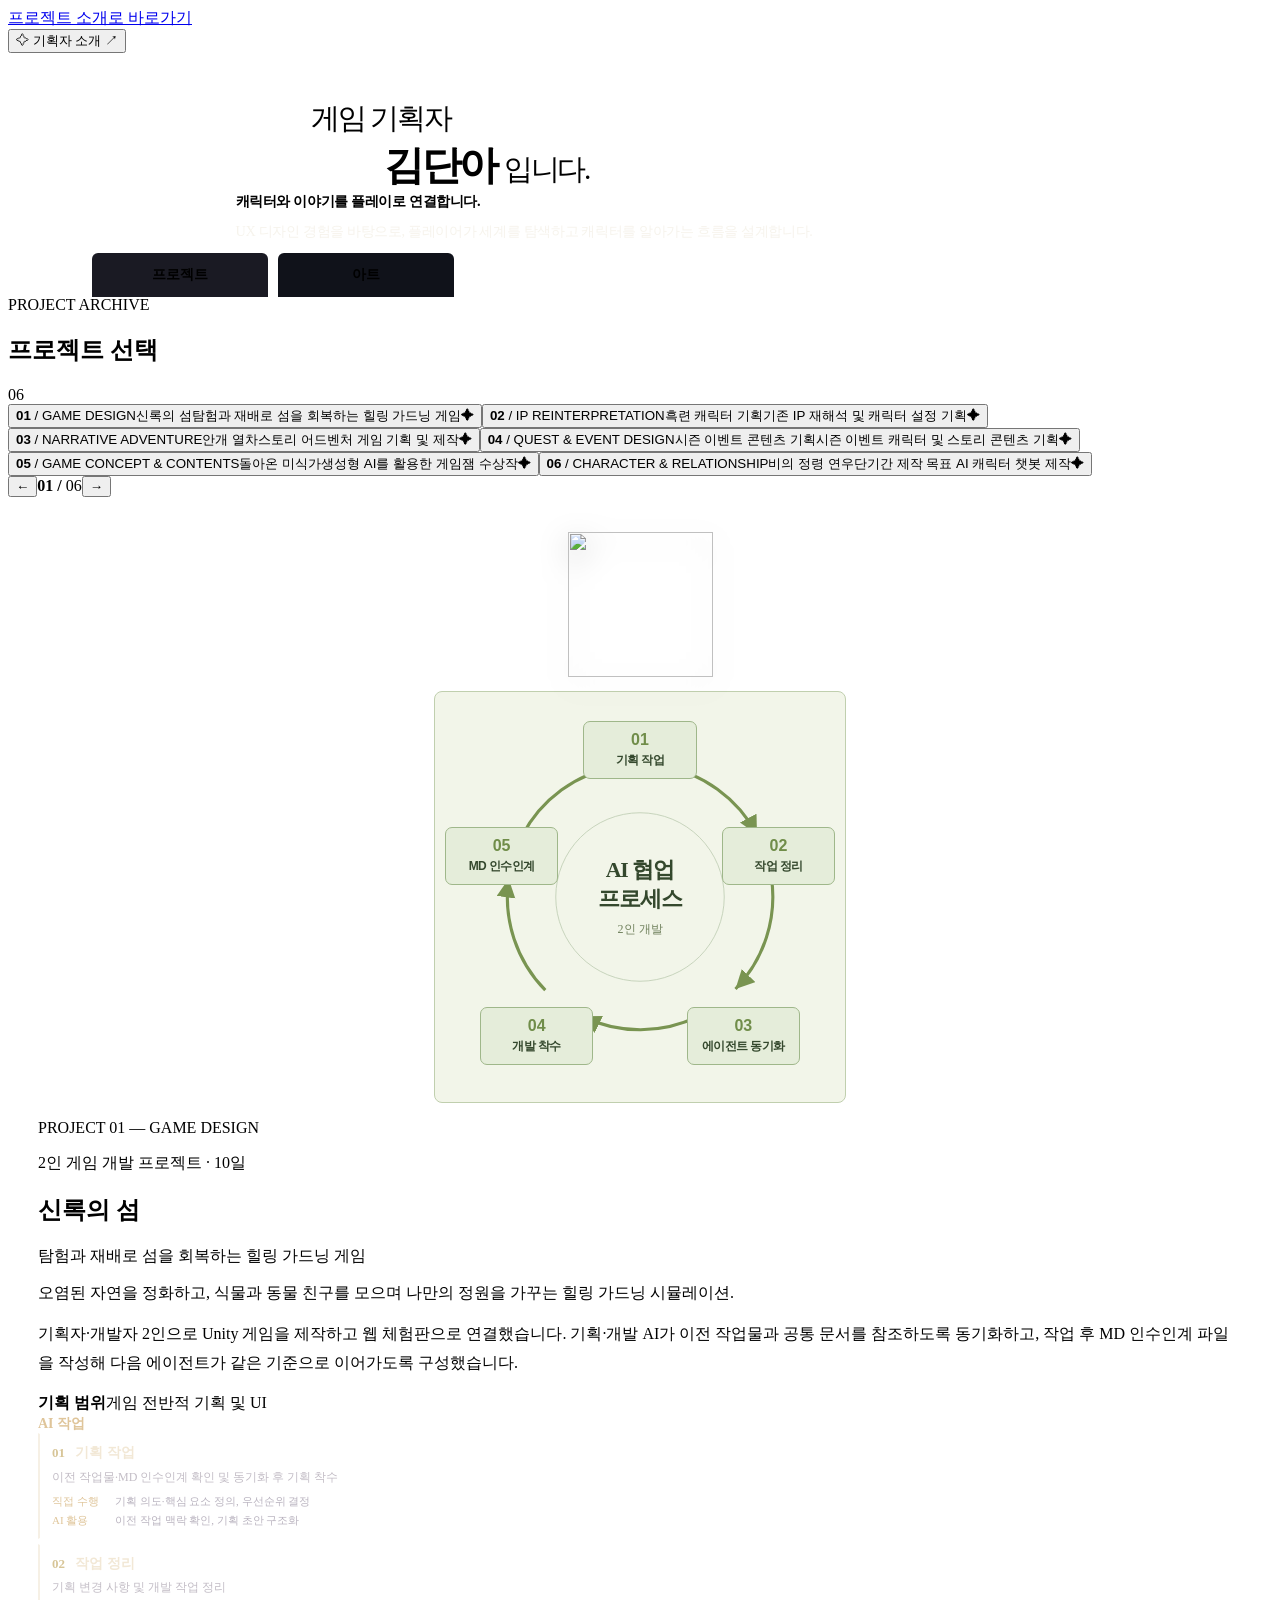
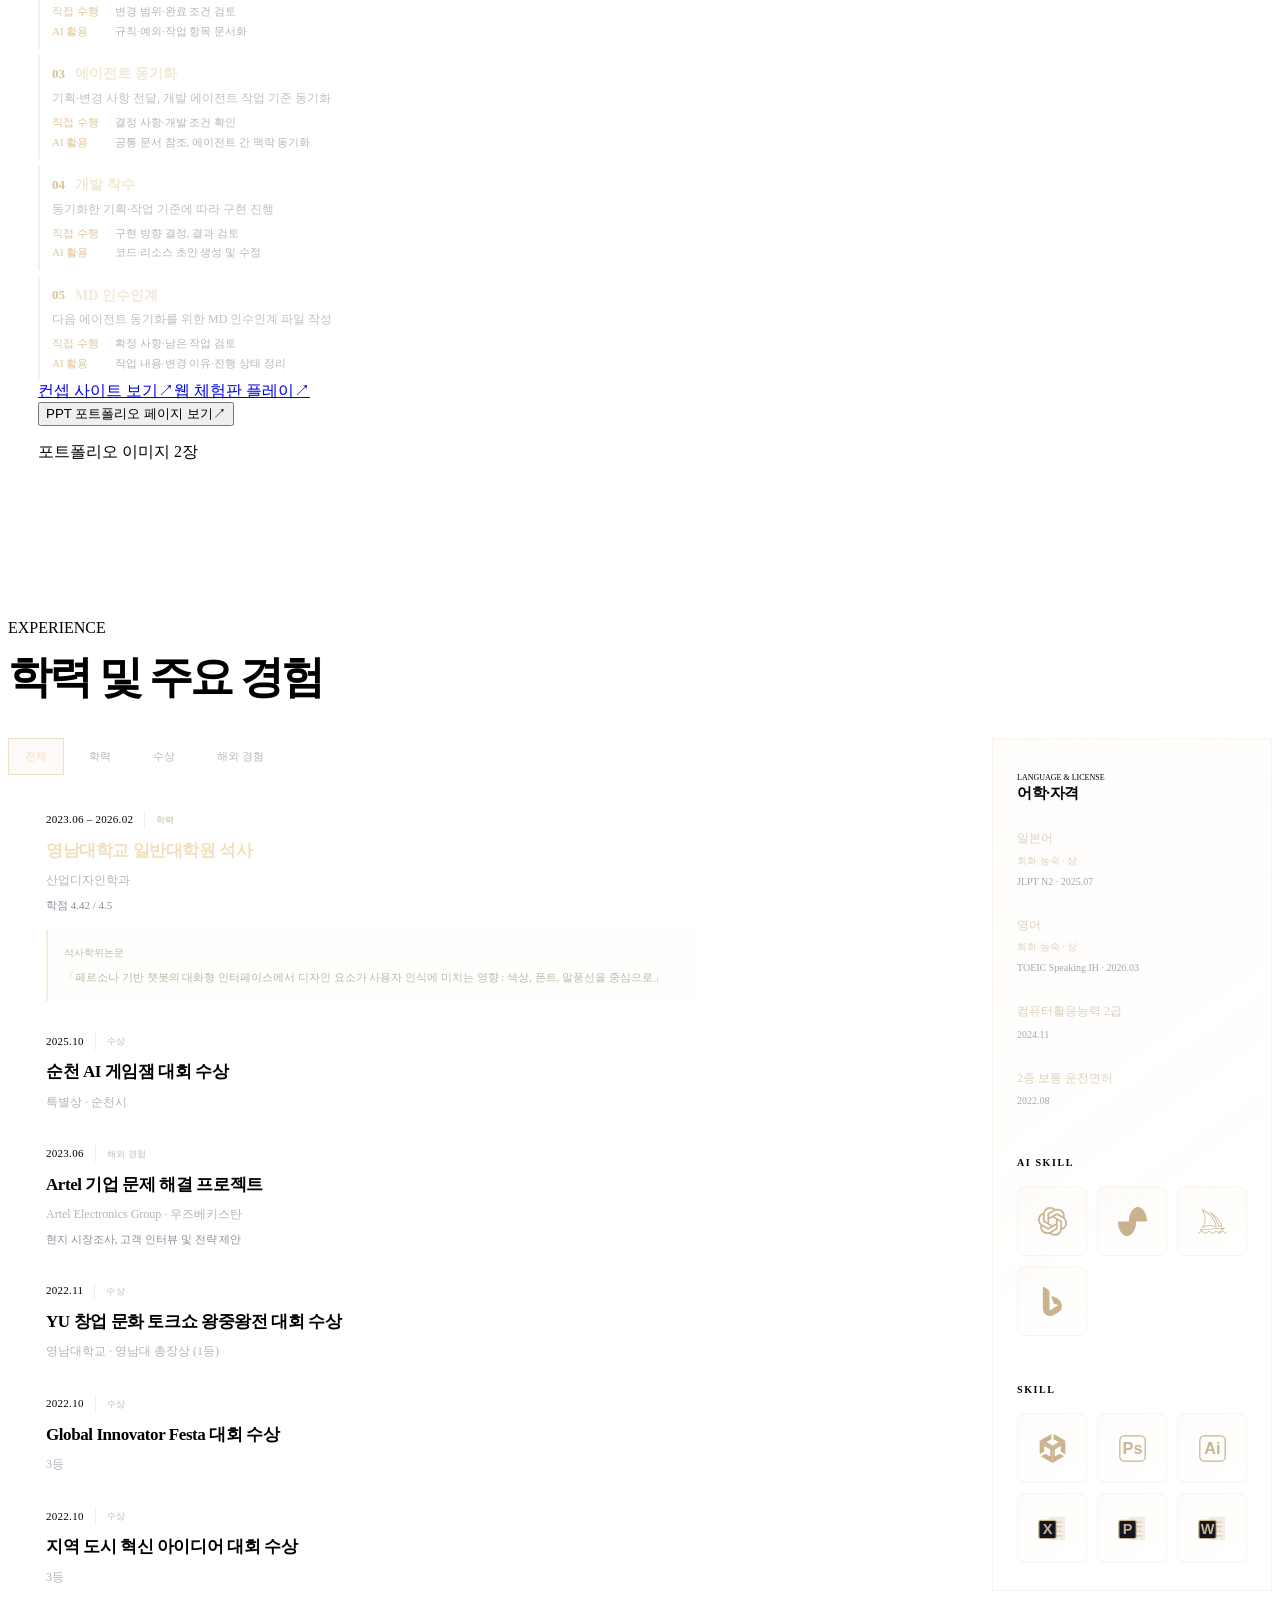
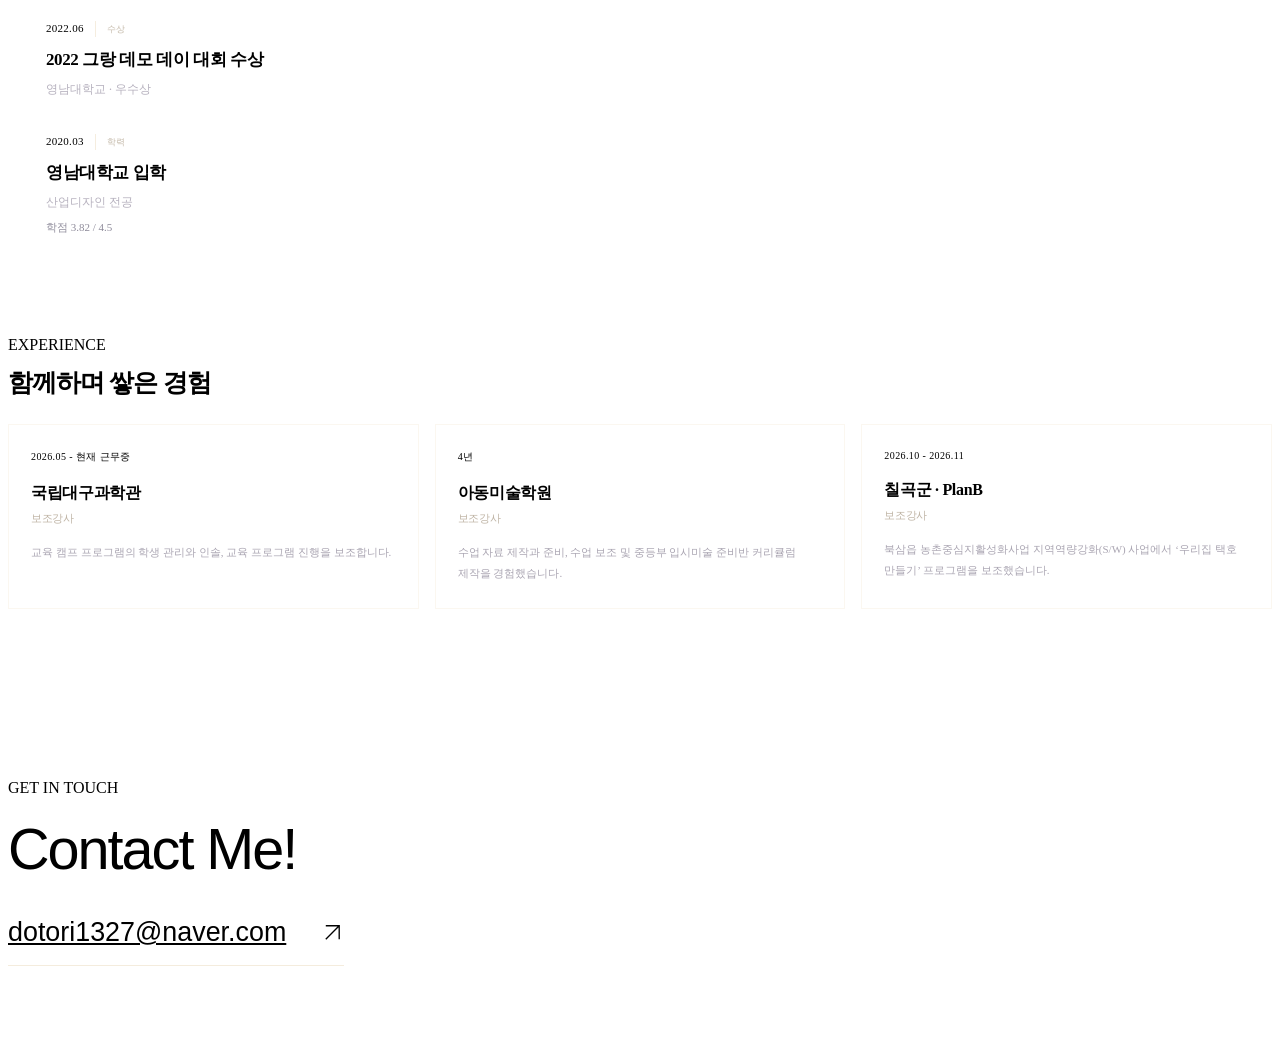
==== dana-integration-draft/index.html @ d66fe46f "단아 포트폴리오의 리프 아래 AI 협업 도식 통합 초안 추가 원본 단아 사이트를 유지한 별도 미리보기. 신록의 섬 이미지 아래 순환 도식과 오른쪽 AI 작업 설명을 연결한다." ====
<!doctype html>
<html lang="ko">
<head>
  <meta charset="utf-8">
  <meta name="viewport" content="width=device-width, initial-scale=1">
  <meta name="theme-color" content="#10121a">
  <meta name="description" content="캐릭터의 매력을 기획하고 의도를 정확히 전달하는 게임 기획자 김단아. 캐릭터 창작 경험과 디자인에 대한 이해를 바탕으로 성격·말투·관계와 표현 방향을 설계하고 아트 직군과 명확하게 소통합니다.">
  <title>김단아 · 게임 기획자 포트폴리오</title>
  <link rel="stylesheet" href="https://dotoridesuyo.github.io/dana-game-portfolio/style.css?v=20261102-r151">
  <link rel="stylesheet" href="https://dotoridesuyo.github.io/dana-game-portfolio/start.css?v=20261121-intro-cleanup">
  <link rel="stylesheet" href="https://dotoridesuyo.github.io/dana-game-portfolio/portfolio-pages.css?v=20261102-r152">
  <script>// Project selection character foreground; existing gallery and links preserved.
const projects = [
  {
    "id": "leaf",
    "title": "신록의 섬",
    "shortTitle": "신록의 섬",
    "english": "ISLE OF VERDURE",
    "type": "GAME DESIGN",
    "source": "2인 게임 개발 프로젝트 · 10일",
    "subtitle": "탐험과 재배로 섬을 회복하는 힐링 가드닝 게임",
    "image": "portfolio-20261027/leaf.webp",
    "background": "portfolio-20261027/leaf.webp",
    "character": "portfolio-20261027/leaf.webp",
    "caption": "리프와 심은 첫 씨앗에서 섬의 회복이 시작됩니다.",
    "roman": "I",
    "hook": "오염된 자연을 정화하고, 식물과 동물 친구를 모으며 나만의 정원을 가꾸는 힐링 가드닝 시뮬레이션.",
    "description": "기획자·개발자 2인으로 Unity 게임을 제작하고 웹 체험판으로 연결했습니다. 기획·개발 AI가 이전 작업물과 공통 문서를 참조하도록 동기화하고, 작업 후 MD 인수인계 파일을 작성해 다음 에이전트가 같은 기준으로 이어가도록 구성했습니다.",
    "scope": "게임 전반적 기획 및 UI",
    "structureLabel": "AI 작업",
    "structure": "이전 작업 동기화 → 기획·작업 정리 → 개발 → MD 인수인계",
    "tags": [],
    "pages": [
      {
        "number": 19,
        "image": "assets/portfolio-20261027/page-19.webp",
        "title": "리프 프로젝트 개요"
      },
      {
        "number": 20,
        "image": "assets/portfolio-20261027/page-20.webp",
        "title": "캐릭터 설정과 음악·음성 연출"
      }
    ],
    "links": [
      {
        "label": "컨셉 사이트 보기",
        "url": "https://dotoridesuyo.github.io/isle-of-verdure-portfolio/portfolio-concepts/"
      },
      {
        "label": "웹 체험판 플레이",
        "url": "https://isle-of-verdure.com/"
      }
    ],
    "characterClass": "companion"
  },
  {
    "id": "heukryeon",
    "title": "흑련",
    "shortTitle": "흑련 캐릭터 기획",
    "english": "HEUKRYEON",
    "type": "IP REINTERPRETATION",
    "source": "몬길: STAR DIVE · 개인 캐릭터 기획",
    "subtitle": "기존 IP 재해석 및 캐릭터 설정 기획",
    "image": "portfolio-20261027/heukryeon.webp",
    "background": "portfolio-20261027/heukryeon.webp",
    "character": "portfolio-20261027/heukryeon.webp",
    "caption": "익숙한 외형 위에, 대화와 성장의 매력을.",
    "roman": "II",
    "hook": "능청스러운 농담 뒤에,\n알아갈수록 응원하게 되는 동료.",
    "description": "원작 흑련의 쿵푸 소녀 이미지를 계승하고, 능청스러운 대화와 성장 서사로 매력을 확장했습니다. 무술 가문과의 갈등·수련 경험을 본편 합류와 동료 관계에 연결했습니다.",
    "scope": "타깃 · 리뉴얼 방향 · 설정 · 서사 · 대사",
    "structure": "원작 분석 → 매력 정의 → 설정·관계 → 대사",
    "tags": [
      "IP 재해석",
      "캐릭터 매력 설계",
      "상황별 대사"
    ],
    "pages": [
      {
        "number": 9,
        "image": "assets/portfolio-20261027/page-09.webp",
        "title": "프로젝트 개요와 리뉴얼 방향"
      },
      {
        "number": 10,
        "image": "assets/portfolio-20261027/page-10.webp",
        "title": "타깃 유저와 캐릭터 경험"
      },
      {
        "number": 11,
        "image": "assets/portfolio-20261027/page-11.webp",
        "title": "캐릭터 특징과 상황별 대사"
      },
      {
        "number": 12,
        "image": "assets/portfolio-20261027/page-12.webp",
        "title": "성장 서사와 본편 합류"
      }
    ],
    "links": [
      {
        "label": "캐릭터 기획서 보기",
        "url": "https://dotoridesuyo.github.io/dana-game-portfolio/assets/heukryeon-concept.html"
      },
      {
        "label": "기획 Excel 원문 보기",
        "url": "https://docs.google.com/spreadsheets/d/1GwfyC73z-HrUrqqLB0Bpcd2prurVJK4pTMSCinAKMvI/edit?usp=sharing"
      }
    ],
    "characterClass": "standing"
  },
  {
    "id": "misttrain",
    "title": "안개 열차",
    "shortTitle": "안개 열차",
    "english": "THE MIST TRAIN",
    "type": "NARRATIVE ADVENTURE",
    "source": "1인 개발 · 2D 내러티브 웹 게임 · 2주",
    "subtitle": "스토리 어드벤처 게임 기획 및 제작",
    "image": "portfolio-20261027/misttrain.webp",
    "background": "portfolio-20261027/misttrain.webp",
    "character": null,
    "caption": "남겨진 기억에서, 살아온 시간의 의미를 찾다.",
    "roman": "III",
    "hook": "남겨진 기억을 따라,\n각자의 삶과 마지막 이별을 마주하다.",
    "description": "사후세계의 열차에서 승객들의 기억과 미련을 알아가는 내러티브 게임입니다. 세계관·시나리오·상호작용을 설계하고, AI를 활용해 도윤 에피소드의 웹 프로토타입을 제작했습니다.",
    "scope": "세계관 · 시나리오 · 상호작용 · 웹 구현",
    "structure": "열차 탐색 → 사물 조사 → 기억 이해 → 이별",
    "tags": [
      "1인 개발",
      "내러티브 기획",
      "웹 프로토타입"
    ],
    "pages": [
      {
        "number": 5,
        "image": "assets/portfolio-20261027/page-05.webp",
        "title": "프로젝트 개요와 제작 범위"
      },
      {
        "number": 6,
        "image": "assets/portfolio-20261027/page-06.webp",
        "title": "컨셉과 기획 의도"
      },
      {
        "number": 7,
        "image": "assets/portfolio-20261027/page-07.webp",
        "title": "기억 탐색과 감정의 연결"
      },
      {
        "number": 8,
        "image": "assets/portfolio-20261027/page-08.webp",
        "title": "AI를 활용한 웹 개발 프로세스"
      }
    ],
    "links": [
      {
        "label": "게임 플레이",
        "url": "https://dotoridesuyo.github.io/mist-train/"
      },
      {
        "label": "컨셉 기획 링크",
        "url": "https://dotoridesuyo.github.io/dana-game-portfolio/mist-train-concept.html"
      }
    ]
  },
  {
    "id": "halloween",
    "title": "시즌 이벤트\n콘텐츠 기획",
    "shortTitle": "시즌 이벤트 콘텐츠 기획",
    "english": "A HALLOWEEN TOGETHER",
    "type": "QUEST & EVENT DESIGN",
    "source": "마비노기 모바일 · 할로윈 이벤트 개인 기획",
    "subtitle": "시즌 이벤트 캐릭터 및 스토리 콘텐츠 기획",
    "image": "portfolio-20261027/halloween.webp",
    "background": "portfolio-20261027/halloween-scene.webp",
    "character": "portfolio-20261027/dj-ghost.webp",
    "characterClass": "halloween",
    "caption": "외면받던 유령에서, 축제의 동료로.",
    "roman": "IV",
    "hook": "외면받던 유령들이\n축제를 함께 만드는 동료가 되기까지.",
    "description": "사라진 호박과 사탕을 추적하며 유령들의 사정을 알아가고, 함께 축제를 완성하는 시즌 이벤트입니다. 스토리 퀘스트에 반복 던전과 한정 보상을 연결했습니다.",
    "scope": "퀘스트 · NPC 대사 · 컷신 · 반복 콘텐츠",
    "structure": "단서 조사 → 탐색·전투 → 화해 → 축제·보상",
    "tags": [
      "시즌 이벤트",
      "퀘스트 설계",
      "반복 플레이"
    ],
    "pages": [
      {
        "number": 13,
        "image": "assets/portfolio-20261027/page-13.webp",
        "title": "시즌 이벤트 개요"
      },
      {
        "number": 14,
        "image": "assets/portfolio-20261027/page-14.webp",
        "title": "캐릭터 설정과 사건 전개"
      },
      {
        "number": 15,
        "image": "assets/portfolio-20261027/page-15.webp",
        "title": "이벤트 퀘스트 진행 구조"
      },
      {
        "number": 16,
        "image": "assets/portfolio-20261027/page-16.webp",
        "title": "컷신과 반복 플레이 콘텐츠"
      }
    ],
    "links": [
      {
        "label": "기획 Excel 원문 보기",
        "url": "https://docs.google.com/spreadsheets/d/1Th0tqZvmqm3-gnvEEzAT_szcpNDct0GyieqEcBxv5Ug/edit?usp=sharing"
      }
    ]
  },
  {
    "id": "food",
    "title": "돌아온 미식가",
    "shortTitle": "돌아온 미식가",
    "english": "THE RETURNING GOURMET",
    "type": "GAME CONCEPT & CONTENTS",
    "source": "순천 AI 게임잼 · Unity 팀 프로젝트 · 3일",
    "subtitle": "생성형 AI를 활용한 게임잼 수상작",
    "image": "portfolio-20261027/food.webp",
    "background": "portfolio-20261027/food.webp",
    "character": "foreground-20261102/food-title.png",
    "caption": "순천만의 생태를, 친숙한 놀이로.",
    "roman": "V",
    "hook": "순천만의 가치를,\n직접 모으고 즐기는 플레이로.",
    "description": "노랑부리저어새 ‘노부리’가 갯벌 생물을 모으는 인형뽑기 게임입니다. 게임 콘셉트·캐릭터·랭크 콘텐츠와 AI 에셋 제작에 참여했으며, 순천 AI 게임잼에서 특별상을 수상했습니다.",
    "scope": "콘셉트 · 캐릭터 · 랭크 콘텐츠 · AI 아트",
    "structure": "생태 가치 탐색 → 인형뽑기 → 수집·경쟁",
    "tags": [
      "게임잼 특별상",
      "콘텐츠 기획",
      "드로잉·AI·리터칭"
    ],
    "pages": [
      {
        "number": 17,
        "image": "assets/portfolio-20261027/page-17.webp",
        "title": "게임잼 프로젝트와 담당 업무"
      },
      {
        "number": 18,
        "image": "assets/portfolio-20261027/page-18.webp",
        "title": "기획 의도와 AI 활용 프로세스"
      }
    ],
    "links": [
      {
        "label": "플레이 영상 보기",
        "url": "https://drive.google.com/file/d/1l3cECFZ3r2-phTBmQqKnjnHYpbHYsN10/view"
      }
    ],
    "characterClass": "companion"
  },
  {
    "id": "rain",
    "title": "비의 정령\n연우",
    "shortTitle": "비의 정령 연우",
    "english": "YEONWOO, SPIRIT OF RAIN",
    "type": "CHARACTER & RELATIONSHIP",
    "source": "개인 프로젝트 · 제타 AI 캐릭터 챗봇 · 3일",
    "subtitle": "단기간 제작 목표 AI 캐릭터 챗봇 제작",
    "image": "portfolio-20261027/rain.webp",
    "background": "portfolio-20261027/rain.webp",
    "character": "portfolio-20261027/rain.webp",
    "caption": "소원을 들어주지만, 사랑에는 서툰 정령.",
    "roman": "VI",
    "hook": "사람의 소원은 알지만,\n사랑받는 법은 모르는 비의 정령.",
    "description": "강한 인외의 다정함과 서툰 구애를 결합한 동양 판타지 로맨스 캐릭터입니다. 관계 서사를 6단계로 구성하고, 설정 문서를 응답 프롬프트와 대화 테스트로 연결했습니다.",
    "scope": "캐릭터 · 관계 서사 · 프롬프트 · 대화 테스트",
    "structure": "낯선 만남 → 동행·구애 → 불안 → 솔직한 선택",
    "tags": [
      "인외 로맨스",
      "관계 서사 6단계",
      "캐릭터 일관성"
    ],
    "pages": [
      {
        "number": 21,
        "image": "assets/portfolio-20261027/page-21.webp",
        "title": "연우 프로젝트 개요"
      },
      {
        "number": 22,
        "image": "assets/portfolio-20261027/page-22.webp",
        "title": "캐릭터·관계·대화 설계"
      }
    ],
    "links": [
      {
        "label": "캐릭터와 대화하기",
        "url": "https://zeta-ai.io/ko/plots/51b9a94f-d1e0-444e-be44-7f45b051d368/profile?share_id=wu4deto2"
      }
    ],
    "characterClass": "portrait"
  }
];
</script>
  
  
  
  <style>
/* A brief greeting; the portfolio remains available without a start step. */
.portfolio-greeting {
  position: fixed;
  inset: 0;
  z-index: 100;
  display: grid;
  place-items: center;
  padding: 24px;
  color: #f4eee3;
  background: radial-gradient(ellipse at center, #262029 0%, #0d1019 70%);
  pointer-events: none;
  animation: greeting-dismiss 900ms ease-in-out both;
}
.portfolio-greeting p {
  margin: 0;
  text-align: center;
  font-size: clamp(25px, 4.2vw, 56px);
  line-height: 1.5;
  letter-spacing: -.055em;
  animation: greeting-arrive 180ms ease-out both;
}
.portfolio-greeting strong { color: var(--gold, #ddc298); font-weight: 800; }
.portfolio-greeting .greeting-role { display: block; font-size: .65em; }
@keyframes greeting-arrive {
  from { opacity: 0; transform: translateY(6px); }
  to { opacity: 1; transform: translateY(0); }
}
@keyframes greeting-dismiss {
  0%, 65% { opacity: 1; visibility: visible; }
  100% { opacity: 0; visibility: hidden; }
}
@media (prefers-reduced-motion: reduce) {
  .portfolio-greeting { display: none; }
}

/* Journey: scoped timeline below the project selection. */
.journey{padding:82px 0 72px;border-top:1px solid var(--line);margin-top:28px;scroll-margin-top:28px}
.journey-heading{display:flex;align-items:flex-end;justify-content:space-between;gap:24px;margin-bottom:32px}
.journey-heading h2{font-size:clamp(30px,3.5vw,44px);letter-spacing:-.06em;line-height:1.3;margin:12px 0 0;font-weight:700}
.journey-heading>p{font-size:12px;line-height:1.9;color:var(--muted);margin:0;word-break:keep-all}
.journey-layout{display:grid;grid-template-columns:minmax(0,1fr) 280px;gap:64px;align-items:start}
.journey-filters{display:flex;flex-wrap:wrap;gap:8px;padding:0;border:0;margin:0 0 35px}
.journey-filters label{position:relative;cursor:pointer;display:flex}
.journey-filters input{position:absolute;opacity:0;width:1px;height:1px}
.journey-filters span{display:block;padding:9px 16px;border:1px solid #ffffff25;color:#b9b5c0;font-size:11px;line-height:1.5;transition:background .2s,border-color .2s}
.journey-filters input:checked+span{color:#f5dfbc;background:#dfc59a15;border-color:#dfc59a80}
.journey-filters input:focus-visible+span{outline:2px solid var(--gold);outline-offset:4px}
.journey-filters label:hover span{border-color:var(--gold)}
.journey-list{list-style:none;margin:0;padding:0 0 0 25px;position:relative}
.journey-list:before,.journey-list:after{content:"";position:absolute;left:4px;top:var(--journey-start,12px);width:2px;pointer-events:none}
.journey-list:before{height:var(--journey-track,calc(100% - 32px));background:#ffffff19}
.journey-list:after{height:var(--journey-progress,0px);max-height:var(--journey-track,100%);background:var(--gold);box-shadow:0 0 10px #dfc59a45}
.journey-list:not(.journey-animated):after{display:none}
.journey-item{position:relative;padding:0 0 31px 13px;margin:0}
.journey-item:before{content:"";position:absolute;left:-25px;top:7px;width:10px;height:10px;border:1px solid #66636b;background:var(--bg);border-radius:50%;box-shadow:0 0 0 5px var(--bg);z-index:1;transition:background .2s,border-color .2s,box-shadow .2s}
.journey-item.is-reached:before{border-color:var(--gold);background:var(--gold);box-shadow:0 0 0 5px var(--bg),0 0 18px #dfc59a55}
.journey-item:last-child{padding-bottom:0}
.journey-meta{display:flex;align-items:center;gap:11px;color:var(--gold);font-size:11px;line-height:1.8;letter-spacing:.025em}
.journey-kind{font-size:9px;border-left:1px solid #dfc59a50;padding-left:11px;color:#c4b9a9;white-space:nowrap}
.journey-item h3{font-size:17px;line-height:1.6;letter-spacing:-.025em;font-weight:600;margin:7px 0 5px;color:var(--paper);word-break:keep-all}
.journey-item p{font-size:12px;line-height:1.9;color:#b6b1be;margin:0;word-break:keep-all}
.journey-item .journey-note{font-size:11px;color:#8f8c9b;margin-top:3px}
.journey:has(input[value="education"]:checked) .journey-item:not([data-kind="education"]),
.journey:has(input[value="award"]:checked) .journey-item:not([data-kind="award"]),
.journey:has(input[value="experience"]:checked) .journey-item:not([data-kind="experience"]){display:none}
.journey-aside{border:1px solid #dfc59a30;background:linear-gradient(145deg,#dfc59a09,transparent 65%);padding:27px 24px}
.journey-aside h3{font-size:15px;font-weight:600;letter-spacing:-.025em;margin:0 0 13px}
.journey-aside p{color:#aaa5b2;font-size:11px;line-height:1.9;word-break:keep-all;margin:0 0 18px}
.journey-aside section+section{border-top:1px solid var(--line);padding-top:24px;margin-top:24px}
.journey-tools{display:flex;flex-wrap:wrap;gap:7px;list-style:none;padding:0;margin:0}
.journey-tools li{font-size:10px;line-height:1.5;border:1px solid #ffffff20;padding:6px 9px;color:#d4c8b7;background:#ffffff03}
.journey-aside .eyebrow{font-size:8px;margin-bottom:12px}
@media(max-width:1100px){.journey-layout{gap:32px;grid-template-columns:minmax(0,1fr) 240px}.journey-aside{padding:24px 20px}}
@media(max-width:780px){.journey{padding:48px 0;margin-top:20px}.journey-heading{display:block;margin-bottom:25px}.journey-heading>p{margin-top:15px;font-size:11px}.journey-layout{grid-template-columns:1fr;gap:35px}.journey-filters{gap:6px;margin-bottom:30px}.journey-filters span{padding:8px 11px;font-size:10px}.journey-item{padding-bottom:28px;padding-left:8px}.journey-item h3{font-size:15px}.journey-meta{font-size:10px}.journey-item p{font-size:11px}.journey-aside{padding:24px}.journey-heading h2{font-size:32px}}
.journey-qualifications{margin:0}
.journey-qualifications>div{padding:12px 0;border-bottom:1px solid #ffffff14}
.journey-qualifications>div:last-child{border-bottom:0;padding-bottom:0}
.journey-qualifications dt{font-size:12px;font-weight:500;color:#ded1bc;line-height:1.7}
.journey-qualifications dd{margin:4px 0 0;color:#aaa5b2;font-size:10px;line-height:1.7}

/* A single SVG rail carries both the line and milestone rings. */
.journey-list::before,.journey-list::after,.journey-item::before{display:none}
.journey-rail{position:absolute;left:-3px;top:0;width:16px;overflow:visible;pointer-events:none}
.journey-rail path{fill:none;stroke-width:1.7;stroke-linecap:round;stroke-linejoin:round}
.journey-rail .rail-track{stroke:#ffffff25}
.journey-rail .rail-fill{stroke:var(--gold);filter:drop-shadow(0 0 3px #dfc59a45)}
.journey-item h3{transition:color .25s}
.journey-item.is-reached h3{color:#f4dfbc}
.journey-item .journey-thesis{margin-top:14px;padding:13px 16px;border-left:2px solid #dfc59a55;background:#dfc59a07;font-size:11px;line-height:1.9;color:#c0b6a8;max-width:620px}
.journey-thesis>span{display:block;font-size:10px;color:var(--gold);margin-bottom:5px}
.journey-qualifications dt>span{display:block;font-size:10px;color:var(--gold);font-weight:400;margin-top:3px}
.work-experience{border-top:1px solid var(--line);margin-top:60px;padding-top:38px}
.work-experience>header h2{font-size:25px;font-weight:600;letter-spacing:-.04em;margin:12px 0 25px}
.work-experience-grid{display:grid;grid-template-columns:repeat(3,minmax(0,1fr));gap:16px}
.work-experience-grid article{border:1px solid #dfc59a25;background:#ffffff02;padding:25px 22px}
.work-experience-grid .work-period{font-size:10px;color:var(--gold);margin:0 0 15px;letter-spacing:.04em}
.work-experience-grid h3{font-size:16px;margin:0 0 14px;line-height:1.7;font-weight:600;letter-spacing:-.02em}
.work-experience-grid h3>span{display:block;font-size:11px;color:#bfb4a5;font-weight:400;margin-top:3px}
.work-experience-grid article>p:last-child{font-size:11px;color:#aaa5b2;line-height:1.9;word-break:keep-all;margin-bottom:0}
@media(max-width:780px){.work-experience{margin-top:38px;padding-top:30px}.work-experience-grid{grid-template-columns:1fr}.work-experience-grid article{padding:23px}.journey-item .journey-thesis{padding:11px 13px;font-size:10px}}

/* Tool emblems use the portfolio's muted gold palette. */
.journey-aside .tool-section h3{font-size:10px;letter-spacing:.16em;color:var(--gold);font-weight:600;margin:0 0 18px}
.tool-icons{display:grid;grid-template-columns:repeat(3,minmax(0,1fr));gap:10px;list-style:none;margin:0;padding:0}
.tool-icon{position:relative;display:flex;align-items:center;justify-content:center;aspect-ratio:1;min-width:0;border:1px solid #dfc59a2b;background:linear-gradient(145deg,#dfc59a0c,#ffffff02);border-radius:8px;color:#c9b38f;transition:color .2s,border-color .2s,background .2s,transform .2s}
.tool-icon>svg{display:block;width:29px;height:29px;flex:none}
.tool-icon:hover,.tool-icon:focus-visible{color:#f5dfbc;border-color:#dfc59a80;background:#dfc59a12;transform:translateY(-2px)}
.tool-icon:focus-visible{outline:2px solid var(--gold);outline-offset:3px}
.tool-tooltip{position:absolute;bottom:calc(100% + 8px);left:50%;transform:translateX(-50%);padding:6px 9px;border:1px solid #dfc59a45;background:#171922;color:#f5dfbc;font-size:10px;line-height:1.4;white-space:nowrap;opacity:0;visibility:hidden;pointer-events:none;z-index:3;transition:opacity .15s}
.tool-icon:hover .tool-tooltip,.tool-icon:focus-visible .tool-tooltip{opacity:1;visibility:visible}
@media(max-width:780px){.tool-icons{grid-template-columns:repeat(6,minmax(0,1fr));gap:8px}.tool-icon>svg{width:26px;height:26px}}
@media(max-width:420px){.tool-icons{grid-template-columns:repeat(3,minmax(0,1fr))}.tool-icon{aspect-ratio:auto;min-height:58px}}
@media(prefers-reduced-motion:reduce){.tool-icon{transition:none}.tool-icon:hover,.tool-icon:focus-visible{transform:none}}

.topbar {
  height: 62px;
  justify-content: flex-end;
}

.designer-intro {
  grid-template-columns: repeat(2, minmax(0, 1fr));
  align-items: start;
  gap: 54px clamp(20px, 2.5vw, 35px);
  margin-block: 10px;
  padding-inline: 0;
}

.dana-concept {
  grid-column: 1;
  grid-row: 1;
  align-self: center;
  min-width: 0;
  margin-inline-start: 24%;
}

.dana-final {
  margin: 0;
  font-size: clamp(29px, 3.15vw, 42px);
  font-weight: 400;
  line-height: 1.2;
  letter-spacing: -.055em;
}

.dana-final .dana-role,
.dana-final .dana-ending {
  font-size: .73em;
}

.dana-final .dana-role {
  display: block;
}

.dana-final .dana-name-line {
  display: block;
  margin: .14em 0 0 1.8em;
  white-space: nowrap;
}

.dana-final strong {
  margin-inline-end: .16em;
  color: var(--gold);
  font-weight: 800;
}

.dana-story {
  grid-column: 2;
  grid-row: 1;
  min-width: 0;
  margin-inline-start: 18%;
}

.dana-paragraph {
  font-size: clamp(13px, 1.12vw, 15px);
  line-height: 1.63;
  letter-spacing: -.025em;
  word-break: keep-all;
  overflow-wrap: break-word;
}

.dana-story .dana-sentence {
  margin: 0;
  color: rgba(244, 240, 231, .8);
}

@media (max-width: 780px) {
  .topbar { height: 64px; }
  .designer-intro { grid-template-columns: minmax(0, 1fr); row-gap: 22px; }
  .dana-concept { margin-inline: 5%; }
  .dana-final .dana-name-line { margin-inline-start: 1.45em; }
  .dana-story { grid-column: 1; grid-row: 2; margin-inline: 5%; padding-top: 0; }
}



.dana-story .dana-lead { margin-bottom: 6px; color: var(--paper); font-weight: 700; }

.contact-section{margin-top:34px;padding:64px 0 70px;border-top:1px solid var(--line)}
.contact-section h2{font-family:'Manrope',sans-serif;font-size:clamp(34px,4.5vw,64px);font-weight:400;letter-spacing:-.035em;line-height:1.3;margin:15px 0 25px}
.contact-email{display:inline-flex;align-items:center;gap:35px;max-width:100%;color:var(--gold);font-family:'Manrope',sans-serif;font-size:clamp(17px,2.1vw,27px);line-height:1.5;padding:0 0 12px;border-bottom:1px solid #dfc59a55;transition:color .2s,border-color .2s}
.contact-email>span{overflow-wrap:anywhere}
.contact-email svg{flex:none;width:23px;height:23px;fill:none;stroke:currentColor;stroke-width:1.4;transition:transform .2s}
.contact-email:hover{color:#fff0d0;border-color:#dfc59a}
.contact-email:hover svg{transform:translate(3px,-3px)}
@media(max-width:780px){.contact-section{padding:44px 0 50px;margin-top:24px}.contact-section h2{margin-bottom:21px}.contact-email{gap:20px}.contact-email svg{width:20px;height:20px}}
@media(prefers-reduced-motion:reduce){.contact-email,.contact-email svg{transition:none}.contact-email:hover svg{transform:none}}

</style>
  <style>
.portfolio-view-tabs {
  position: relative;
  display: flex;
  align-items: flex-end;
  gap: 10px;
  padding-inline: clamp(0px, 6.6vw, 84px);
  border-bottom: 1px solid var(--line);
}
.portfolio-view-tabs button {
  min-width: clamp(104px, 15vw, 176px);
  min-height: 44px;
  margin-bottom: -1px;
  padding: 10px 20px;
  border: 1px solid var(--line);
  border-radius: 6px 6px 0 0;
  background: #10121a;
  color: var(--muted);
  font-size: 14px;
  font-weight: 600;
}
.portfolio-view-tabs button:hover { color: var(--paper); border-color: #dfc59a80; }
.portfolio-view-tabs button[aria-selected="true"] {
  background: #1a1a23;
  border-color: var(--gold);
  border-bottom-color: #1a1a23;
  color: var(--gold);
}
#art-view[hidden], #project-view[hidden] { display: none; }
.portfolio-art-view { padding: 28px 0 25px; }
.portfolio-art-heading { display: flex; flex-wrap: wrap; gap: 8px 18px; align-items: flex-end; justify-content: space-between; margin: 0 0 20px; }
.portfolio-art-heading h2 { font-size: clamp(22px, 2.5vw, 32px); margin: 7px 0 0; letter-spacing: -.04em; }
.portfolio-art-heading p { margin: 0; color: var(--muted); font-size: 12px; }
.portfolio-art-heading .portfolio-art-note { margin-top: 8px; }
.portfolio-art-grid { display: grid; grid-template-columns: repeat(4, minmax(0, 1fr)); gap: 14px; }
.portfolio-art-item { display: grid; gap: 0; min-width: 0; padding: 0; background: transparent; border: 1px solid var(--line); text-align: left; }
.portfolio-art-item:hover { border-color: var(--gold); }
.portfolio-art-item img { display: block; width: 100%; aspect-ratio: 4 / 5; object-fit: contain; mask: var(--art-mask, none) center / contain no-repeat; }
.portfolio-art-item > span { display: flex; background: #181921; justify-content: space-between; padding: 11px 14px; font-size: 13px; }
.portfolio-art-item > span span { color: var(--gold); }
#portfolio-art-dialog { box-sizing: border-box; width: min(980px, calc(100% - 32px)); max-height: 92dvh; padding: 16px; margin: auto; border: 1px solid var(--gold); background: var(--bg); color: var(--paper); }
#portfolio-art-dialog::backdrop { background: #080910d9; }
#portfolio-art-dialog header { display: flex; justify-content: space-between; align-items: center; gap: 12px; margin-bottom: 12px; }
#portfolio-art-dialog h2 { margin: 0; font-size: 18px; }
#portfolio-art-dialog button { border: 1px solid var(--line); background: transparent; width: 44px; height: 44px; }
#portfolio-art-dialog img { display: block; width: 100%; max-height: 73dvh; object-fit: contain; mask: var(--art-mask, none) center / contain no-repeat; }
#portfolio-art-dialog.art-dialog-tall { padding: 0; }
#portfolio-art-dialog.art-dialog-tall header { position: sticky; top: 0; margin: 0; padding: 8px 16px; background: var(--bg); }
#portfolio-art-dialog.art-dialog-tall img { max-height: none; height: auto; }
@media (min-width: 641px) and (max-width: 900px) {
  .portfolio-art-grid { grid-template-columns: repeat(3, minmax(0, 1fr)); }
}
@media (max-width: 640px) {
  .portfolio-view-tabs { padding-inline: 0; }
  .portfolio-art-grid { grid-template-columns: repeat(2, minmax(0, 1fr)); gap: 10px; }
}
  </style>
<style>
#project-display:has(.leaf-with-workflow){grid-template-columns:minmax(280px,1fr) minmax(360px,1.1fr);align-items:start;gap:30px;padding:25px 30px 30px}
.hero-art.leaf-with-workflow{height:auto;min-height:0;display:flex;flex-direction:column;gap:14px;pointer-events:auto;padding-top:10px;align-self:start}
.leaf-with-workflow:before,.leaf-with-workflow .art-orbit,.leaf-with-workflow .art-spark,.leaf-with-workflow .project-roman{display:none}
.leaf-with-workflow .hero-character.companion{position:relative!important;inset:auto!important;transform:none!important;width:145px!important;height:145px!important;max-width:100%!important;max-height:none!important;object-fit:contain;filter:drop-shadow(0 8px 15px #0003);margin:0 auto}
.leaf-workflow{width:100%;max-width:390px;padding:10px;border:1px solid #c0cfae;background:#f2f5e9;border-radius:8px;color:#34482d;margin:0 auto}.leaf-workflow-circle{position:relative;width:100%;aspect-ratio:1}.leaf-workflow-circle>svg{position:absolute;inset:0;width:100%;height:100%}.leaf-workflow-center{position:absolute;inset:35% 25%;display:flex;flex-direction:column;align-items:center;justify-content:center;gap:7px;text-align:center}.leaf-workflow-center strong{font-size:clamp(18px,1.7vw,25px);line-height:1.35;letter-spacing:-.045em}.leaf-workflow-center span{font-size:12px;color:#70815d}.leaf-flow-node{position:absolute;width:29%;min-height:58px;padding:6px 3px;background:#e5edda;border:1px solid #9fb78a;border-radius:7px;color:#34482d;display:flex;flex-direction:column;align-items:center;justify-content:center;gap:3px}.leaf-flow-node>span{font-size:16px;font-weight:800;color:#708d49}.leaf-flow-node>strong{font-size:12px;white-space:nowrap;letter-spacing:-.05em}.lf-pos-0{top:5%;left:35.5%}.lf-pos-1{top:32%;right:0}.lf-pos-2{bottom:7%;right:9%}.lf-pos-3{bottom:7%;left:9%}.lf-pos-4{top:32%;left:0}.leaf-flow-node.is-highlighted{background:#cce0ad;border-color:#5f803e;box-shadow:0 0 0 3px #87a35e30}.leaf-flow-node:focus-visible{outline:2px solid #5f803e;outline-offset:3px}
.project-info:has(.leaf-work-details) .project-description{margin-bottom:16px;line-height:1.8}.info-row:has(.leaf-work-details){grid-template-columns:1fr;gap:10px}.info-row:has(.leaf-work-details)>strong{font-size:14px;color:#dfc59a}.leaf-work-details{list-style:none;margin:0;padding:0;display:grid;gap:5px}.leaf-work-details>li{padding:9px 12px;border:1px solid #ffffff18;border-left:2px solid #dfc59a40;background:#ffffff02;transition:background .18s,border-color .18s}.leaf-work-title{display:flex;gap:10px;align-items:center}.leaf-work-title>span{font-size:13px;font-weight:700;color:#d7c597}.leaf-work-title h3{font-size:14px;margin:0;line-height:1.4;color:#f2e8d6}.leaf-work-details p{font-size:12px;color:#c3bdc6;line-height:1.5;margin:5px 0 7px;word-break:keep-all}.leaf-work-details dl{display:grid;gap:3px;margin:0}.leaf-work-details dl>div{display:grid;grid-template-columns:55px 1fr;gap:8px;font-size:11px;line-height:1.5}.leaf-work-details dt{color:#dfc59a}.leaf-work-details dd{margin:0;color:#b9b3bf;word-break:keep-all}.leaf-work-details>li.is-highlighted{background:#b7cd8520;border-color:#acbf7e;box-shadow:inset 2px 0 #acbf7e}.leaf-work-details>li.is-highlighted p,.leaf-work-details>li.is-highlighted dd{color:#f2efdf}.leaf-work-details>li:focus-visible{outline:1px solid #dfc59a;outline-offset:2px}.ai-work-value{color:#b9b0bc;word-break:keep-all}
@media(max-width:1100px) and (min-width:781px){#project-display:has(.leaf-with-workflow){grid-template-columns:minmax(230px,.85fr) minmax(310px,1.15fr);padding:20px 18px;gap:20px}.leaf-with-workflow .hero-character.companion{width:120px!important;height:120px!important}.leaf-flow-node{min-height:48px}.leaf-flow-node>strong{font-size:10px}.leaf-flow-node>span{font-size:13px}.leaf-workflow-center strong{font-size:19px}}
@media(max-width:780px){#project-display:has(.leaf-with-workflow){display:flex;padding:10px 20px 25px;gap:10px}.hero-art.leaf-with-workflow{height:auto;min-height:0}.leaf-workflow{max-width:390px}.leaf-workflow-center strong{font-size:24px}.leaf-work-details p{font-size:14px}.leaf-work-details dl>div{font-size:13px;grid-template-columns:60px 1fr}.leaf-work-details>li{padding:13px}.leaf-work-title h3{font-size:16px}}
</style></head>
<body>
  <div class="portfolio-greeting" aria-hidden="true"><p><span class="greeting-role">게임 기획자</span><strong>김단아</strong>입니다.</p></div>
  <a class="skip" href="#project-title">프로젝트 소개로 바로가기</a>
  <div class="shell">
    <header class="topbar">
      <div class="header-actions"><button class="profile-button" id="open-profile"><span class="profile-icon" aria-hidden="true">✧</span> 기획자 소개 <span aria-hidden="true">↗</span></button></div>
    </header>
    <main id="portfolio-main">
      <section class="designer-intro" aria-labelledby="designer-intro-title">
        <div class="dana-concept">
          <h1 class="dana-final" id="designer-intro-title" tabindex="-1">
            <span class="dana-role">게임 기획자</span>
            <span class="dana-name-line"><strong>김단아</strong><span class="dana-ending">입니다.</span></span>
          </h1>
        </div>
        <div class="dana-story" aria-label="기획자로서의 소개">
          <div class="dana-paragraph">
            <p class="dana-sentence dana-lead">캐릭터와 이야기를 플레이로 연결합니다.</p>
            <p class="dana-sentence">UX 디자인 경험을 바탕으로, 플레이어가 세계를 탐색하고 캐릭터를 알아가는 흐름을 설계합니다.</p>
          </div>
        </div>
      </section>

      <div class="portfolio-view-tabs" role="tablist" aria-label="포트폴리오 작업">
        <button type="button" role="tab" id="project-view-tab" aria-controls="project-view" aria-selected="true">프로젝트</button>
        <button type="button" role="tab" id="art-view-tab" aria-controls="art-view" aria-selected="false" tabindex="-1">아트</button>
      </div>
      <div id="project-view" role="tabpanel" aria-labelledby="project-view-tab">
      <section class="selection-screen" aria-labelledby="archive-heading">
      <aside class="archive" aria-labelledby="archive-heading">
        <div class="archive-heading"><div><span class="eyebrow">PROJECT ARCHIVE</span><h2 id="archive-heading">프로젝트 선택</h2></div><span class="archive-count">06</span></div>
        <div class="project-list" id="project-list" role="group" aria-label="프로젝트 6개"></div>
      </aside>
      <section class="stage" aria-labelledby="project-title">
        <div class="stage-background" id="stage-background" aria-hidden="true"></div>
        <div class="stage-grid" aria-hidden="true"></div>
        <div class="stage-top"><div class="project-pagination"><button id="previous-project" aria-label="이전 프로젝트">←</button><span><strong id="current-number">01</strong> <b>/</b> 06</span><button id="next-project" aria-label="다음 프로젝트">→</button></div></div>
        <div id="project-display" class="project-display"></div>
      </section>
      </section>

      </div>
      <section class="portfolio-art-view" id="art-view" role="tabpanel" aria-labelledby="art-view-tab" hidden>
        <header class="portfolio-art-heading">
          <div><span class="eyebrow">ART GALLERY</span><h2>아트 갤러리</h2><p class="portfolio-art-note">아트 갤러리에 수록된 작품은 AI를 사용하지 않고 제작했습니다.</p></div>
        </header>
        <div class="portfolio-art-grid">
          <button type="button" class="portfolio-art-item" aria-haspopup="dialog" data-full="assets/art-gallery/03.webp">
            <img src="https://dotoridesuyo.github.io/dana-game-portfolio/assets/art-gallery/03-thumb.webp" alt="" loading="lazy" decoding="async">
            <span>일러스트 01 <span aria-hidden="true">↗</span></span>
          </button>
          <button type="button" class="portfolio-art-item" aria-haspopup="dialog" data-full="assets/art-gallery/05.webp">
            <img src="https://dotoridesuyo.github.io/dana-game-portfolio/assets/art-gallery/05-thumb.webp" alt="" loading="lazy" decoding="async">
            <span>일러스트 02 <span aria-hidden="true">↗</span></span>
          </button>
          <button type="button" class="portfolio-art-item" aria-haspopup="dialog" data-full="assets/art-gallery/11.webp">
            <img src="https://dotoridesuyo.github.io/dana-game-portfolio/assets/art-gallery/11-thumb.webp" alt="" loading="lazy" decoding="async">
            <span>일러스트 03 <span aria-hidden="true">↗</span></span>
          </button>
          <button type="button" class="portfolio-art-item" aria-haspopup="dialog" data-full="assets/art-gallery/06.webp">
            <img src="https://dotoridesuyo.github.io/dana-game-portfolio/assets/art-gallery/06-thumb.webp" alt="" loading="lazy" decoding="async">
            <span>일러스트 04 <span aria-hidden="true">↗</span></span>
          </button>
          <button type="button" class="portfolio-art-item" aria-haspopup="dialog" data-full="assets/art-gallery/49.webp">
            <img src="https://dotoridesuyo.github.io/dana-game-portfolio/assets/art-gallery/49-thumb.webp" alt="" loading="lazy" decoding="async">
            <span>일러스트 05 <span aria-hidden="true">↗</span></span>
          </button>
          <button type="button" class="portfolio-art-item" aria-haspopup="dialog" data-full="assets/art-gallery/55-textless.svg">
            <img src="https://dotoridesuyo.github.io/dana-game-portfolio/assets/art-gallery/55-thumb-textless.svg" alt="" loading="lazy" decoding="async">
            <span>일러스트 06 <span aria-hidden="true">↗</span></span>
          </button>
          <button type="button" class="portfolio-art-item" aria-haspopup="dialog" data-full="assets/art-gallery/68.webp">
            <img src="https://dotoridesuyo.github.io/dana-game-portfolio/assets/art-gallery/68-thumb.webp" alt="" loading="lazy" decoding="async">
            <span>일러스트 07 <span aria-hidden="true">↗</span></span>
          </button>
          <button type="button" class="portfolio-art-item" aria-haspopup="dialog" data-full="assets/art-gallery/satisfied-duck.webp">
            <img src="https://dotoridesuyo.github.io/dana-game-portfolio/assets/art-gallery/satisfied-duck-thumb.webp" alt="" loading="lazy" decoding="async">
            <span>일러스트 08 <span aria-hidden="true">↗</span></span>
          </button>
          <button type="button" class="portfolio-art-item" aria-haspopup="dialog" data-full="assets/art-gallery/87.webp" style="--art-mask: url(assets/art-gallery/87-mask.png)">
            <img src="https://dotoridesuyo.github.io/dana-game-portfolio/assets/art-gallery/87-thumb.webp" alt="" loading="lazy" decoding="async">
            <span>일러스트 09 <span aria-hidden="true">↗</span></span>
          </button>
          <button type="button" class="portfolio-art-item" aria-haspopup="dialog" data-full="assets/art-gallery/02.webp">
            <img src="https://dotoridesuyo.github.io/dana-game-portfolio/assets/art-gallery/02-thumb.webp" alt="" loading="lazy" decoding="async">
            <span>일러스트 10 <span aria-hidden="true">↗</span></span>
          </button>
          <button type="button" class="portfolio-art-item" aria-haspopup="dialog" data-full="assets/art-gallery/09.webp">
            <img src="https://dotoridesuyo.github.io/dana-game-portfolio/assets/art-gallery/09-thumb.webp" alt="" loading="lazy" decoding="async">
            <span>일러스트 11 <span aria-hidden="true">↗</span></span>
          </button>
          <button type="button" class="portfolio-art-item" aria-haspopup="dialog" data-full="assets/art-gallery/29.webp">
            <img src="https://dotoridesuyo.github.io/dana-game-portfolio/assets/art-gallery/29-thumb.webp" alt="" loading="lazy" decoding="async">
            <span>일러스트 12 <span aria-hidden="true">↗</span></span>
          </button>
          <button type="button" class="portfolio-art-item" aria-haspopup="dialog" data-full="assets/art-gallery/85.webp">
            <img src="https://dotoridesuyo.github.io/dana-game-portfolio/assets/art-gallery/85-thumb.webp" alt="" loading="lazy" decoding="async">
            <span>일러스트 13 <span aria-hidden="true">↗</span></span>
          </button>
          <button type="button" class="portfolio-art-item" aria-haspopup="dialog" data-full="assets/art-gallery/23.webp" style="--art-mask: url(assets/art-gallery/23-mask.png)">
            <img src="https://dotoridesuyo.github.io/dana-game-portfolio/assets/art-gallery/23-thumb.webp" alt="" loading="lazy" decoding="async">
            <span>일러스트 14 <span aria-hidden="true">↗</span></span>
          </button>
          <button type="button" class="portfolio-art-item" aria-haspopup="dialog" data-full="assets/art-gallery/28.webp" style="--art-mask: url(assets/art-gallery/28-mask.png)">
            <img src="https://dotoridesuyo.github.io/dana-game-portfolio/assets/art-gallery/28-thumb.webp" alt="" loading="lazy" decoding="async">
            <span>일러스트 15 <span aria-hidden="true">↗</span></span>
          </button>
          <button type="button" class="portfolio-art-item" aria-haspopup="dialog" data-full="assets/art-gallery/25.webp" style="--art-mask: url(assets/art-gallery/25-mask.png)">
            <img src="https://dotoridesuyo.github.io/dana-game-portfolio/assets/art-gallery/25-thumb.webp" alt="" loading="lazy" decoding="async">
            <span>일러스트 16 <span aria-hidden="true">↗</span></span>
          </button>
          <button type="button" class="portfolio-art-item" aria-haspopup="dialog" data-full="assets/art-gallery/60.webp">
            <img src="https://dotoridesuyo.github.io/dana-game-portfolio/assets/art-gallery/60-thumb.webp" alt="" loading="lazy" decoding="async">
            <span>일러스트 17 <span aria-hidden="true">↗</span></span>
          </button>
          <button type="button" class="portfolio-art-item" aria-haspopup="dialog" data-full="assets/art-gallery/84-textless.svg?v=2">
            <img src="https://dotoridesuyo.github.io/dana-game-portfolio/assets/art-gallery/84-thumb-textless.svg?v=2" alt="" loading="lazy" decoding="async">
            <span>일러스트 18 <span aria-hidden="true">↗</span></span>
          </button>
          <button type="button" class="portfolio-art-item" aria-haspopup="dialog" data-full="assets/art-gallery/14.webp" style="--art-mask: url(assets/art-gallery/14-mask.png)">
            <img src="https://dotoridesuyo.github.io/dana-game-portfolio/assets/art-gallery/14-thumb.webp" alt="" loading="lazy" decoding="async">
            <span>일러스트 19 <span aria-hidden="true">↗</span></span>
          </button>
          <button type="button" class="portfolio-art-item" aria-haspopup="dialog" data-full="assets/art-gallery/67.webp">
            <img src="https://dotoridesuyo.github.io/dana-game-portfolio/assets/art-gallery/67-thumb.webp" alt="" loading="lazy" decoding="async">
            <span>일러스트 20 <span aria-hidden="true">↗</span></span>
          </button>
          <button type="button" class="portfolio-art-item" aria-haspopup="dialog" data-full="assets/art-gallery/01.webp">
            <img src="https://dotoridesuyo.github.io/dana-game-portfolio/assets/art-gallery/01-thumb.webp" alt="" loading="lazy" decoding="async">
            <span>일러스트 21 <span aria-hidden="true">↗</span></span>
          </button>
          <button type="button" class="portfolio-art-item" aria-haspopup="dialog" data-full="assets/art-gallery/44.webp" style="--art-mask: url(assets/art-gallery/44-mask.png)">
            <img src="https://dotoridesuyo.github.io/dana-game-portfolio/assets/art-gallery/44-thumb.webp" alt="" loading="lazy" decoding="async">
            <span>일러스트 22 <span aria-hidden="true">↗</span></span>
          </button>
          <button type="button" class="portfolio-art-item" aria-haspopup="dialog" data-full="assets/art-gallery/46.webp">
            <img src="https://dotoridesuyo.github.io/dana-game-portfolio/assets/art-gallery/46-thumb.webp" alt="" loading="lazy" decoding="async">
            <span>일러스트 23 <span aria-hidden="true">↗</span></span>
          </button>
          <button type="button" class="portfolio-art-item" aria-haspopup="dialog" data-full="assets/art-gallery/47.webp" style="--art-mask: url(assets/art-gallery/47-mask.png)">
            <img src="https://dotoridesuyo.github.io/dana-game-portfolio/assets/art-gallery/47-thumb.webp" alt="" loading="lazy" decoding="async">
            <span>일러스트 24 <span aria-hidden="true">↗</span></span>
          </button>
          <button type="button" class="portfolio-art-item" aria-haspopup="dialog" data-full="assets/art-gallery/94.webp">
            <img src="https://dotoridesuyo.github.io/dana-game-portfolio/assets/art-gallery/94-thumb.webp" alt="" loading="lazy" decoding="async">
            <span>일러스트 25 <span aria-hidden="true">↗</span></span>
          </button>
          <button type="button" class="portfolio-art-item" aria-haspopup="dialog" data-full="assets/art-gallery/17.webp">
            <img src="https://dotoridesuyo.github.io/dana-game-portfolio/assets/art-gallery/17-thumb.webp" alt="" loading="lazy" decoding="async">
            <span>일러스트 26 <span aria-hidden="true">↗</span></span>
          </button>
          <button type="button" class="portfolio-art-item" aria-haspopup="dialog" data-full="assets/art-gallery/39.webp">
            <img src="https://dotoridesuyo.github.io/dana-game-portfolio/assets/art-gallery/39-thumb.webp" alt="" loading="lazy" decoding="async">
            <span>일러스트 27 <span aria-hidden="true">↗</span></span>
          </button>
          <button type="button" class="portfolio-art-item" aria-haspopup="dialog" data-full="assets/art-gallery/63.webp" style="--art-mask: url(assets/art-gallery/63-mask.png)">
            <img src="https://dotoridesuyo.github.io/dana-game-portfolio/assets/art-gallery/63-thumb.webp" alt="" loading="lazy" decoding="async">
            <span>일러스트 28 <span aria-hidden="true">↗</span></span>
          </button>
          <button type="button" class="portfolio-art-item" aria-haspopup="dialog" data-full="assets/art-gallery/08.webp">
            <img src="https://dotoridesuyo.github.io/dana-game-portfolio/assets/art-gallery/08-thumb.webp" alt="" loading="lazy" decoding="async">
            <span>일러스트 29 <span aria-hidden="true">↗</span></span>
          </button>
          <button type="button" class="portfolio-art-item" aria-haspopup="dialog" data-full="assets/art-gallery/15.webp" style="--art-mask: url(assets/art-gallery/15-mask.png)">
            <img src="https://dotoridesuyo.github.io/dana-game-portfolio/assets/art-gallery/15-thumb.webp" alt="" loading="lazy" decoding="async">
            <span>일러스트 30 <span aria-hidden="true">↗</span></span>
          </button>
          <button type="button" class="portfolio-art-item" aria-haspopup="dialog" data-full="assets/art-gallery/18.webp">
            <img src="https://dotoridesuyo.github.io/dana-game-portfolio/assets/art-gallery/18-thumb.webp" alt="" loading="lazy" decoding="async">
            <span>일러스트 31 <span aria-hidden="true">↗</span></span>
          </button>
          <button type="button" class="portfolio-art-item" aria-haspopup="dialog" data-full="assets/art-gallery/19.webp" style="--art-mask: url(assets/art-gallery/19-mask.png)">
            <img src="https://dotoridesuyo.github.io/dana-game-portfolio/assets/art-gallery/19-thumb.webp" alt="" loading="lazy" decoding="async">
            <span>일러스트 32 <span aria-hidden="true">↗</span></span>
          </button>
          <button type="button" class="portfolio-art-item" aria-haspopup="dialog" data-full="assets/art-gallery/21.webp">
            <img src="https://dotoridesuyo.github.io/dana-game-portfolio/assets/art-gallery/21-thumb.webp" alt="" loading="lazy" decoding="async">
            <span>일러스트 33 <span aria-hidden="true">↗</span></span>
          </button>
          <button type="button" class="portfolio-art-item" aria-haspopup="dialog" data-full="assets/art-gallery/30.webp" style="--art-mask: url(assets/art-gallery/30-mask.png)">
            <img src="https://dotoridesuyo.github.io/dana-game-portfolio/assets/art-gallery/30-thumb.webp" alt="" loading="lazy" decoding="async">
            <span>일러스트 34 <span aria-hidden="true">↗</span></span>
          </button>
          <button type="button" class="portfolio-art-item" aria-haspopup="dialog" data-full="assets/art-gallery/31.webp" style="--art-mask: url(assets/art-gallery/31-mask.png?v=textless)">
            <img src="https://dotoridesuyo.github.io/dana-game-portfolio/assets/art-gallery/31-thumb.webp" alt="" loading="lazy" decoding="async">
            <span>일러스트 35 <span aria-hidden="true">↗</span></span>
          </button>
          <button type="button" class="portfolio-art-item" aria-haspopup="dialog" data-full="assets/art-gallery/36.webp" style="--art-mask: url(assets/art-gallery/36-mask.png?v=textless)">
            <img src="https://dotoridesuyo.github.io/dana-game-portfolio/assets/art-gallery/36-thumb.webp" alt="" loading="lazy" decoding="async">
            <span>일러스트 36 <span aria-hidden="true">↗</span></span>
          </button>
          <button type="button" class="portfolio-art-item" aria-haspopup="dialog" data-full="assets/art-gallery/37.webp" style="--art-mask: url(assets/art-gallery/37-mask.png?v=textless)">
            <img src="https://dotoridesuyo.github.io/dana-game-portfolio/assets/art-gallery/37-thumb.webp" alt="" loading="lazy" decoding="async">
            <span>일러스트 37 <span aria-hidden="true">↗</span></span>
          </button>
          <button type="button" class="portfolio-art-item" aria-haspopup="dialog" data-full="assets/art-gallery/38.webp" style="--art-mask: url(assets/art-gallery/38-mask.png?v=textless)">
            <img src="https://dotoridesuyo.github.io/dana-game-portfolio/assets/art-gallery/38-thumb.webp" alt="" loading="lazy" decoding="async">
            <span>일러스트 38 <span aria-hidden="true">↗</span></span>
          </button>
          <button type="button" class="portfolio-art-item" aria-haspopup="dialog" data-full="assets/art-gallery/45.webp" style="--art-mask: url(assets/art-gallery/45-mask.png?v=textless)">
            <img src="https://dotoridesuyo.github.io/dana-game-portfolio/assets/art-gallery/45-thumb.webp" alt="" loading="lazy" decoding="async">
            <span>일러스트 39 <span aria-hidden="true">↗</span></span>
          </button>
          <button type="button" class="portfolio-art-item" aria-haspopup="dialog" data-full="assets/art-gallery/48.webp">
            <img src="https://dotoridesuyo.github.io/dana-game-portfolio/assets/art-gallery/48-thumb.webp" alt="" loading="lazy" decoding="async">
            <span>일러스트 40 <span aria-hidden="true">↗</span></span>
          </button>
          <button type="button" class="portfolio-art-item" aria-haspopup="dialog" data-full="assets/art-gallery/52.webp" style="--art-mask: url(assets/art-gallery/52-mask.png)" data-tall="true">
            <img src="https://dotoridesuyo.github.io/dana-game-portfolio/assets/art-gallery/52-thumb.webp" alt="" loading="lazy" decoding="async">
            <span>일러스트 41 <span aria-hidden="true">↗</span></span>
          </button>
          <button type="button" class="portfolio-art-item" aria-haspopup="dialog" data-full="assets/art-gallery/54.webp">
            <img src="https://dotoridesuyo.github.io/dana-game-portfolio/assets/art-gallery/54-thumb.webp" alt="" loading="lazy" decoding="async">
            <span>일러스트 42 <span aria-hidden="true">↗</span></span>
          </button>
          <button type="button" class="portfolio-art-item" aria-haspopup="dialog" data-full="assets/art-gallery/57.webp">
            <img src="https://dotoridesuyo.github.io/dana-game-portfolio/assets/art-gallery/57-thumb.webp" alt="" loading="lazy" decoding="async">
            <span>일러스트 43 <span aria-hidden="true">↗</span></span>
          </button>
          <button type="button" class="portfolio-art-item" aria-haspopup="dialog" data-full="assets/art-gallery/33.webp" style="--art-mask: url(assets/art-gallery/33-mask.png?v=textless)">
            <img src="https://dotoridesuyo.github.io/dana-game-portfolio/assets/art-gallery/33-thumb.webp" alt="" loading="lazy" decoding="async">
            <span>일러스트 44 <span aria-hidden="true">↗</span></span>
          </button>
          <button type="button" class="portfolio-art-item" aria-haspopup="dialog" data-full="assets/art-gallery/34.webp" style="--art-mask: url(assets/art-gallery/34-mask.png?v=textless)">
            <img src="https://dotoridesuyo.github.io/dana-game-portfolio/assets/art-gallery/34-thumb.webp" alt="" loading="lazy" decoding="async">
            <span>일러스트 45 <span aria-hidden="true">↗</span></span>
          </button>
          <button type="button" class="portfolio-art-item" aria-haspopup="dialog" data-full="assets/art-gallery/42-blur.svg?v=2">
            <img src="https://dotoridesuyo.github.io/dana-game-portfolio/assets/art-gallery/42-thumb-blur.svg?v=2" alt="" loading="lazy" decoding="async">
            <span>일러스트 46 <span aria-hidden="true">↗</span></span>
          </button>
          <button type="button" class="portfolio-art-item" aria-haspopup="dialog" data-full="assets/art-gallery/81.webp" style="--art-mask: url(assets/art-gallery/81-mask.png)">
            <img src="https://dotoridesuyo.github.io/dana-game-portfolio/assets/art-gallery/81-thumb.webp" alt="" loading="lazy" decoding="async">
            <span>일러스트 47 <span aria-hidden="true">↗</span></span>
          </button>
          <button type="button" class="portfolio-art-item" aria-haspopup="dialog" data-full="assets/art-gallery/91.webp" style="--art-mask: url(assets/art-gallery/91-mask.png)">
            <img src="https://dotoridesuyo.github.io/dana-game-portfolio/assets/art-gallery/91-thumb.webp" alt="" loading="lazy" decoding="async">
            <span>일러스트 48 <span aria-hidden="true">↗</span></span>
          </button>
          <button type="button" class="portfolio-art-item" aria-haspopup="dialog" data-full="assets/art-gallery/89.webp" style="--art-mask: url(assets/art-gallery/89-mask.png)">
            <img src="https://dotoridesuyo.github.io/dana-game-portfolio/assets/art-gallery/89-thumb.webp" alt="" loading="lazy" decoding="async">
            <span>일러스트 49 <span aria-hidden="true">↗</span></span>
          </button>
          <button type="button" class="portfolio-art-item" aria-haspopup="dialog" data-full="assets/art-gallery/58.webp">
            <img src="https://dotoridesuyo.github.io/dana-game-portfolio/assets/art-gallery/58-thumb.webp" alt="" loading="lazy" decoding="async">
            <span>일러스트 50 <span aria-hidden="true">↗</span></span>
          </button>
          <button type="button" class="portfolio-art-item" aria-haspopup="dialog" data-full="assets/art-gallery/61.webp">
            <img src="https://dotoridesuyo.github.io/dana-game-portfolio/assets/art-gallery/61-thumb.webp" alt="" loading="lazy" decoding="async">
            <span>일러스트 51 <span aria-hidden="true">↗</span></span>
          </button>
          <button type="button" class="portfolio-art-item" aria-haspopup="dialog" data-full="assets/art-gallery/64.webp">
            <img src="https://dotoridesuyo.github.io/dana-game-portfolio/assets/art-gallery/64-thumb.webp" alt="" loading="lazy" decoding="async">
            <span>일러스트 52 <span aria-hidden="true">↗</span></span>
          </button>
          <button type="button" class="portfolio-art-item" aria-haspopup="dialog" data-full="assets/art-gallery/66.webp">
            <img src="https://dotoridesuyo.github.io/dana-game-portfolio/assets/art-gallery/66-thumb.webp" alt="" loading="lazy" decoding="async">
            <span>일러스트 53 <span aria-hidden="true">↗</span></span>
          </button>
          <button type="button" class="portfolio-art-item" aria-haspopup="dialog" data-full="assets/art-gallery/69.webp" style="--art-mask: url(assets/art-gallery/69-mask.png)">
            <img src="https://dotoridesuyo.github.io/dana-game-portfolio/assets/art-gallery/69-thumb.webp" alt="" loading="lazy" decoding="async">
            <span>일러스트 54 <span aria-hidden="true">↗</span></span>
          </button>
          <button type="button" class="portfolio-art-item" aria-haspopup="dialog" data-full="assets/art-gallery/73.webp" style="--art-mask: url(assets/art-gallery/73-mask.png)">
            <img src="https://dotoridesuyo.github.io/dana-game-portfolio/assets/art-gallery/73-thumb.webp" alt="" loading="lazy" decoding="async">
            <span>일러스트 55 <span aria-hidden="true">↗</span></span>
          </button>
          <button type="button" class="portfolio-art-item" aria-haspopup="dialog" data-full="assets/art-gallery/74.webp" style="--art-mask: url(assets/art-gallery/74-mask.png?v=textless)">
            <img src="https://dotoridesuyo.github.io/dana-game-portfolio/assets/art-gallery/74-thumb.webp" alt="" loading="lazy" decoding="async">
            <span>일러스트 56 <span aria-hidden="true">↗</span></span>
          </button>
          <button type="button" class="portfolio-art-item" aria-haspopup="dialog" data-full="assets/art-gallery/76.webp">
            <img src="https://dotoridesuyo.github.io/dana-game-portfolio/assets/art-gallery/76-thumb.webp" alt="" loading="lazy" decoding="async">
            <span>일러스트 57 <span aria-hidden="true">↗</span></span>
          </button>
          <button type="button" class="portfolio-art-item" aria-haspopup="dialog" data-full="assets/art-gallery/78.webp" style="--art-mask: url(assets/art-gallery/78-mask.png)">
            <img src="https://dotoridesuyo.github.io/dana-game-portfolio/assets/art-gallery/78-thumb.webp" alt="" loading="lazy" decoding="async">
            <span>일러스트 58 <span aria-hidden="true">↗</span></span>
          </button>
          <button type="button" class="portfolio-art-item" aria-haspopup="dialog" data-full="assets/art-gallery/79.webp" data-tall="true">
            <img src="https://dotoridesuyo.github.io/dana-game-portfolio/assets/art-gallery/79-thumb.webp" alt="" loading="lazy" decoding="async">
            <span>일러스트 59 <span aria-hidden="true">↗</span></span>
          </button>
          <button type="button" class="portfolio-art-item" aria-haspopup="dialog" data-full="assets/art-gallery/80.webp">
            <img src="https://dotoridesuyo.github.io/dana-game-portfolio/assets/art-gallery/80-thumb.webp" alt="" loading="lazy" decoding="async">
            <span>일러스트 60 <span aria-hidden="true">↗</span></span>
          </button>
          <button type="button" class="portfolio-art-item" aria-haspopup="dialog" data-full="assets/art-gallery/83.webp" style="--art-mask: url(assets/art-gallery/83-mask.png)">
            <img src="https://dotoridesuyo.github.io/dana-game-portfolio/assets/art-gallery/83-thumb.webp" alt="" loading="lazy" decoding="async">
            <span>일러스트 61 <span aria-hidden="true">↗</span></span>
          </button>
          <button type="button" class="portfolio-art-item" aria-haspopup="dialog" data-full="assets/art-gallery/92.webp">
            <img src="https://dotoridesuyo.github.io/dana-game-portfolio/assets/art-gallery/92-thumb.webp" alt="" loading="lazy" decoding="async">
            <span>일러스트 62 <span aria-hidden="true">↗</span></span>
          </button>
          <button type="button" class="portfolio-art-item" aria-haspopup="dialog" data-full="assets/art-gallery/93.webp" style="--art-mask: url(assets/art-gallery/93-mask.png)">
            <img src="https://dotoridesuyo.github.io/dana-game-portfolio/assets/art-gallery/93-thumb.webp" alt="" loading="lazy" decoding="async">
            <span>일러스트 63 <span aria-hidden="true">↗</span></span>
          </button>
        </div>
      </section>
      <dialog id="portfolio-art-dialog" aria-labelledby="portfolio-art-title">
        <header><h2 id="portfolio-art-title"></h2><button type="button" aria-label="그림 닫기">✕</button></header>
        <img alt="">
      </dialog>
      <section class="journey" id="journey" aria-labelledby="journey-title">
        <header class="journey-heading">
          <div><span class="eyebrow">EXPERIENCE</span><h2 id="journey-title">학력 및 주요 경험</h2></div>
        </header>
        <div class="journey-layout">
          <div>
            <fieldset class="journey-filters" aria-label="이력 분류">
              <label><input type="radio" name="journey-filter" value="all" checked><span>전체</span></label>
              <label><input type="radio" name="journey-filter" value="education"><span>학력</span></label>
              <label><input type="radio" name="journey-filter" value="award"><span>수상</span></label>
              <label><input type="radio" name="journey-filter" value="experience"><span>해외 경험</span></label>
            </fieldset>
            <ol class="journey-list" aria-label="학력과 활동 이력">
              <li class="journey-item" data-kind="education"><div class="journey-meta"><span>2023.06 – 2026.02</span><span class="journey-kind">학력</span></div><h3>영남대학교 일반대학원 석사</h3><p>산업디자인학과</p><p class="journey-note">학점 4.42 / 4.5</p><p class="journey-thesis"><span>석사학위논문</span>「페르소나 기반 챗봇의 대화형 인터페이스에서 디자인 요소가 사용자 인식에 미치는 영향 : 색상, 폰트, 말풍선을 중심으로」</p></li>
              <li class="journey-item" data-kind="award"><div class="journey-meta"><span>2025.10</span><span class="journey-kind">수상</span></div><h3>순천 AI 게임잼 대회 수상</h3><p>특별상 · 순천시</p></li>
              <li class="journey-item" data-kind="experience"><div class="journey-meta"><span>2023.06</span><span class="journey-kind">해외 경험</span></div><h3>Artel 기업 문제 해결 프로젝트</h3><p>Artel Electronics Group · 우즈베키스탄</p><p class="journey-note">현지 시장조사, 고객 인터뷰 및 전략 제안</p></li>
              <li class="journey-item" data-kind="award"><div class="journey-meta"><span>2022.11</span><span class="journey-kind">수상</span></div><h3>YU 창업 문화 토크쇼 왕중왕전 대회 수상</h3><p>영남대학교 · 영남대 총장상 (1등)</p></li>
              <li class="journey-item" data-kind="award"><div class="journey-meta"><span>2022.10</span><span class="journey-kind">수상</span></div><h3>Global Innovator Festa 대회 수상</h3><p>3등</p></li>
              <li class="journey-item" data-kind="award"><div class="journey-meta"><span>2022.10</span><span class="journey-kind">수상</span></div><h3>지역 도시 혁신 아이디어 대회 수상</h3><p>3등</p></li>
              <li class="journey-item" data-kind="award"><div class="journey-meta"><span>2022.06</span><span class="journey-kind">수상</span></div><h3>2022 그랑 데모 데이 대회 수상</h3><p>영남대학교 · 우수상</p></li>
              <li class="journey-item" data-kind="education"><div class="journey-meta"><span>2020.03</span><span class="journey-kind">학력</span></div><h3>영남대학교 입학</h3><p>산업디자인 전공</p><p class="journey-note">학점 3.82 / 4.5</p></li>
            </ol>
          </div>
          <aside class="journey-aside" aria-label="어학·자격 및 활용 도구">
            <section><span class="eyebrow">LANGUAGE &amp; LICENSE</span><h3>어학·자격</h3><dl class="journey-qualifications"><div><dt>일본어 <span>회화 능숙 · 상</span></dt><dd>JLPT N2 · 2025.07</dd></div><div><dt>영어 <span>회화 능숙 · 상</span></dt><dd>TOEIC Speaking IH · 2026.03</dd></div><div><dt>컴퓨터활용능력 2급</dt><dd>2024.11</dd></div><div><dt>2종 보통 운전면허</dt><dd>2022.08</dd></div></dl></section>
            <section class="tool-section" aria-labelledby="ai-skill-title"><h3 id="ai-skill-title">AI SKILL</h3><ul class="tool-icons" aria-label="AI 활용 도구"><li class="tool-icon" tabindex="0" aria-label="ChatGPT" data-tool="ChatGPT"><svg aria-hidden="true" focusable="false" fill="currentColor" fill-rule="evenodd" height="1em" style="flex:none;line-height:1" viewBox="0 0 24 24" width="1em" xmlns="http://www.w3.org/2000/svg"><title>OpenAI</title><path fill="currentColor" d="M9.205 8.658v-2.26c0-.19.072-.333.238-.428l4.543-2.616c.619-.357 1.356-.523 2.117-.523 2.854 0 4.662 2.212 4.662 4.566 0 .167 0 .357-.024.547l-4.71-2.759a.797.797 0 00-.856 0l-5.97 3.473zm10.609 8.8V12.06c0-.333-.143-.57-.429-.737l-5.97-3.473 1.95-1.118a.433.433 0 01.476 0l4.543 2.617c1.309.76 2.189 2.378 2.189 3.948 0 1.808-1.07 3.473-2.76 4.163zM7.802 12.703l-1.95-1.142c-.167-.095-.239-.238-.239-.428V5.899c0-2.545 1.95-4.472 4.591-4.472 1 0 1.927.333 2.712.928L8.23 5.067c-.285.166-.428.404-.428.737v6.898zM12 15.128l-2.795-1.57v-3.33L12 8.658l2.795 1.57v3.33L12 15.128zm1.796 7.23c-1 0-1.927-.332-2.712-.927l4.686-2.712c.285-.166.428-.404.428-.737v-6.898l1.974 1.142c.167.095.238.238.238.428v5.233c0 2.545-1.974 4.472-4.614 4.472zm-5.637-5.303l-4.544-2.617c-1.308-.761-2.188-2.378-2.188-3.948A4.482 4.482 0 014.21 6.327v5.423c0 .333.143.571.428.738l5.947 3.449-1.95 1.118a.432.432 0 01-.476 0zm-.262 3.9c-2.688 0-4.662-2.021-4.662-4.519 0-.19.024-.38.047-.57l4.686 2.71c.286.167.571.167.856 0l5.97-3.448v2.26c0 .19-.07.333-.237.428l-4.543 2.616c-.619.357-1.356.523-2.117.523zm5.899 2.83a5.947 5.947 0 005.827-4.756C22.287 18.339 24 15.84 24 13.296c0-1.665-.713-3.282-1.998-4.448.119-.5.19-.999.19-1.498 0-3.401-2.759-5.947-5.946-5.947-.642 0-1.26.095-1.88.31A5.962 5.962 0 0010.205 0a5.947 5.947 0 00-5.827 4.757C1.713 5.447 0 7.945 0 10.49c0 1.666.713 3.283 1.998 4.448-.119.5-.19 1-.19 1.499 0 3.401 2.759 5.946 5.946 5.946.642 0 1.26-.095 1.88-.309a5.96 5.96 0 004.162 1.713z"></path></svg><span class="tool-tooltip" aria-hidden="true">ChatGPT</span></li><li class="tool-icon" tabindex="0" aria-label="Suno" data-tool="Suno"><svg aria-hidden="true" focusable="false" fill="currentColor" fill-rule="evenodd" height="1em" style="flex:none;line-height:1" viewBox="0 0 24 24" width="1em" xmlns="http://www.w3.org/2000/svg"><title>Suno</title><path fill="currentColor" d="M16.5 0C20.642 0 24 5.373 24 12h-9c0 6.627-3.358 12-7.5 12C3.358 24 0 18.627 0 12h9c0-6.627 3.358-12 7.5-12z"></path></svg><span class="tool-tooltip" aria-hidden="true">Suno</span></li><li class="tool-icon" tabindex="0" aria-label="Midjourney" data-tool="Midjourney"><svg aria-hidden="true" focusable="false" fill="currentColor" fill-rule="evenodd" height="1em" style="flex:none;line-height:1" viewBox="0 0 24 24" width="1em" xmlns="http://www.w3.org/2000/svg"><title>Midjourney</title><path fill="currentColor" d="M22.369 17.676c-1.387 1.259-3.17 2.378-5.332 3.417.044.03.086.057.13.083l.018.01.019.012c.216.123.42.184.641.184.222 0 .426-.061.642-.184l.018-.011.019-.011c.14-.084.266-.178.492-.366l.178-.148c.279-.232.426-.342.625-.456.304-.174.612-.266.949-.266.337 0 .645.092.949.266l.023.014c.188.109.334.219.602.442l.178.148c.221.184.346.278.483.36l.028.017.018.01c.21.12.407.181.62.185h.022a.31.31 0 110 .618c-.337 0-.645-.092-.95-.266a3.137 3.137 0 01-.09-.054l-.022-.014-.022-.013-.02-.014a5.356 5.356 0 01-.49-.377l-.159-.132a3.836 3.836 0 00-.483-.36l-.027-.017-.019-.01a1.256 1.256 0 00-.641-.185c-.222 0-.426.061-.641.184l-.02.011-.018.011c-.14.084-.266.178-.492.366l-.158.132a5.125 5.125 0 01-.51.39l-.022.014-.022.014-.09.054a1.868 1.868 0 01-.95.266c-.337 0-.644-.092-.949-.266a3.137 3.137 0 01-.09-.054l-.022-.014-.022-.013-.026-.017a4.881 4.881 0 01-.425-.325.308.308 0 01-.12-.1l-.098-.081a3.836 3.836 0 00-.483-.36l-.027-.017-.019-.01a1.256 1.256 0 00-.641-.185c-.222 0-.426.061-.642.184l-.018.011-.019.011c-.14.084-.266.178-.492.366l-.158.132a5.125 5.125 0 01-.51.39l-.023.014-.022.014-.09.054A1.868 1.868 0 0112 22c-.337 0-.645-.092-.949-.266a3.137 3.137 0 01-.09-.054l-.022-.014-.022-.013-.021-.014a5.356 5.356 0 01-.49-.377l-.158-.132a3.836 3.836 0 00-.483-.36l-.028-.017-.018-.01a1.256 1.256 0 00-.642-.185c-.221 0-.425.061-.641.184l-.019.011-.018.011c-.141.084-.266.178-.492.366l-.158.132a5.125 5.125 0 01-.511.39l-.022.014-.022.014-.09.054a1.868 1.868 0 01-.986.264c-.746-.09-1.319-.38-1.89-.866l-.035-.03c-.047-.041-.118-.106-.192-.174l-.196-.181-.107-.1-.011-.01a1.531 1.531 0 00-.336-.253.313.313 0 00-.095-.03h-.005c-.119.022-.238.059-.361.11a.308.308 0 01-.077.061l-.008.005a.309.309 0 01-.126.034 5.66 5.66 0 00-.774.518l-.416.324-.055.043a6.542 6.542 0 01-.324.236c-.305.207-.552.315-.8.315a.31.31 0 01-.01-.618h.01c.09 0 .235-.062.438-.198l.04-.027c.077-.054.163-.117.27-.199l.385-.301.06-.047c.268-.206.506-.373.73-.505l-.633-1.21a.309.309 0 01.254-.451l20.287-1.305a.309.309 0 01.228.537zm-1.118.14L2.369 19.03l.423.809c.128-.045.256-.078.388-.1a.31.31 0 01.052-.005c.132 0 .26.032.386.093.153.073.294.179.483.35l.016.015.092.086.144.134.097.089c.065.06.125.114.16.144.485.418.948.658 1.554.736h.011a1.25 1.25 0 00.6-.172l.021-.011.019-.011.018-.011c.141-.084.266-.178.492-.366l.178-.148c.279-.232.426-.342.625-.456.305-.174.612-.266.95-.266.336 0 .644.092.948.266l.023.014c.188.109.335.219.603.442l.177.148c.222.184.346.278.484.36l.027.017.019.01c.215.124.42.185.641.185.222 0 .426-.061.641-.184l.019-.011.018-.011c.141-.084.267-.178.493-.366l.177-.148c.28-.232.427-.342.626-.456.304-.174.612-.266.949-.266.337 0 .644.092.949.266l.025.015c.187.109.334.22.603.443 1.867-.878 3.448-1.811 4.73-2.832l.02-.016zM3.653 2.026C6.073 3.06 8.69 4.941 10.8 7.258c2.46 2.7 4.109 5.828 4.637 9.149a.31.31 0 01-.421.335c-2.348-.945-4.54-1.258-6.59-1.02-1.739.2-3.337.792-4.816 1.703-.294.182-.62-.182-.405-.454 1.856-2.355 2.581-4.99 2.343-7.794-.195-2.292-1.031-4.61-2.284-6.709a.31.31 0 01.388-.442zM10.04 4.45c1.778.543 3.892 2.102 5.782 4.243 1.984 2.248 3.552 4.934 4.347 7.582a.31.31 0 01-.401.38l-.022-.01-.386-.154a10.594 10.594 0 00-.291-.112l-.016-.006c-.68-.247-1.199-.291-1.944-.101a.31.31 0 01-.375-.218C15.378 11.123 13.073 7.276 9.775 5c-.291-.201-.072-.653.266-.55zM4.273 2.996l.008.015c1.028 1.94 1.708 4.031 1.885 6.113.213 2.513-.31 4.906-1.673 7.092l-.02.031.003-.001c1.198-.581 2.47-.969 3.825-1.132l.055-.006c1.981-.23 4.083.029 6.309.837l.066.025-.007-.039c-.593-2.95-2.108-5.737-4.31-8.179l-.07-.078c-1.785-1.96-3.944-3.6-6.014-4.65l-.057-.028zm7.92 3.238l.048.048c2.237 2.295 3.885 5.431 4.974 9.191l.038.132.022-.004c.71-.133 1.284-.063 1.963.18l.027.01.066.024.046.018-.025-.073c-.811-2.307-2.208-4.62-3.936-6.594l-.058-.065c-1.02-1.155-2.103-2.132-3.15-2.856l-.015-.011z"></path></svg><span class="tool-tooltip" aria-hidden="true">Midjourney</span></li><li class="tool-icon" tabindex="0" aria-label="Bing" data-tool="Bing"><svg aria-hidden="true" focusable="false" fill="currentColor" fill-rule="evenodd" height="1em" style="flex:none;line-height:1" viewBox="0 0 24 24" width="1em" xmlns="http://www.w3.org/2000/svg"><title>Bing</title><path fill="currentColor" d="M4.842.005a.966.966 0 01.604.142l2.62 1.813c.369.256.492.352.637.496.471.47.752 1.09.797 1.765l.008.847.003 1.441.004 13.002.144-.094 7.015-4.353.015.003.029.01c-.398-.17-.893-.339-1.655-.566l-.484-.146c-.584-.18-.71-.238-.921-.38a2.009 2.009 0 01-.37-.312 2.172 2.172 0 01-.41-.592L11.32 9.063c-.166-.444-.166-.49-.156-.63a.92.92 0 01.806-.864l.094-.01c.044-.005.22.023.29.044l.052.021c.06.026.16.075.313.154l3.63 1.908a6.626 6.626 0 013.292 4.531c.194.99.159 2.037-.102 3.012-.216.805-.639 1.694-1.054 2.213l-.08.099-.047.05c-.01.01-.013.01-.01.002l.043-.074-.072.114c-.011.031-.233.28-.38.425l-.17.161c-.22.202-.431.36-.832.62L13.544 23c-.941.6-1.86.912-2.913.992-.23.018-.854.008-1.074-.017a6.31 6.31 0 01-1.658-.412c-1.854-.738-3.223-2.288-3.705-4.195a8.077 8.077 0 01-.121-.57l-.046-.325a1.123 1.123 0 01-.014-.168l-.006-.029L4 11.617 4.01.866a.981.981 0 01.007-.111.943.943 0 01.825-.75z"></path></svg><span class="tool-tooltip" aria-hidden="true">Bing</span></li></ul></section>
            <section class="tool-section" aria-labelledby="skill-title"><h3 id="skill-title">SKILL</h3><ul class="tool-icons" aria-label="제작 및 문서 도구"><li class="tool-icon" tabindex="0" aria-label="Unity" data-tool="Unity"><svg aria-hidden="true" focusable="false" xmlns="http://www.w3.org/2000/svg" viewBox="0 0 128 128"><path fill="currentColor" d="m63.991 128 51.702-29.855-19.817-11.461-20.26 11.704a1.151 1.151 0 0 1-1.125-.009 1.145 1.145 0 0 1-.568-.975V69.608c0-.819.424-1.56 1.133-1.968L99.13 53.737a1.119 1.119 0 0 1 1.124.009c.352.195.572.564.576.966V78.11l19.83 11.454V29.855L63.99 62.566Zm0 0"/><path fill="currentColor" d="m52.397 98.401-20.27-11.718-19.832 11.46L63.991 128V62.566L7.34 29.854V89.56l19.825-11.45V54.714c.009-.401.225-.77.572-.966a1.13 1.13 0 0 1 1.13-.009L52.953 67.64a2.275 2.275 0 0 1 1.133 1.97v27.8a1.156 1.156 0 0 1-.565.98 1.131 1.131 0 0 1-1.124.012"/><path fill="currentColor" d="M68.959 0v22.9L89.22 34.597c.348.203.555.576.555.984 0 .403-.212.772-.555.975L65.137 50.468a2.302 2.302 0 0 1-2.27 0L38.791 36.556a1.122 1.122 0 0 1-.56-.975 1.127 1.127 0 0 1 .56-.984L59.048 22.9V0L7.339 29.855l56.652 32.711 56.665-32.71Zm0 0"/></svg>
<span class="tool-tooltip" aria-hidden="true">Unity</span></li><li class="tool-icon" tabindex="0" aria-label="Photoshop" data-tool="Photoshop"><svg viewBox="0 0 32 32" aria-hidden="true"><rect x="2" y="2" width="28" height="28" rx="5" fill="none" stroke="currentColor" stroke-width="1.4"/><text x="16" y="22" text-anchor="middle" fill="currentColor" font-family="Arial,sans-serif" font-weight="600" font-size="18">Ps</text></svg><span class="tool-tooltip" aria-hidden="true">Photoshop</span></li><li class="tool-icon" tabindex="0" aria-label="Illustrator" data-tool="Illustrator"><svg viewBox="0 0 32 32" aria-hidden="true"><rect x="2" y="2" width="28" height="28" rx="5" fill="none" stroke="currentColor" stroke-width="1.4"/><text x="16" y="22" text-anchor="middle" fill="currentColor" font-family="Arial,sans-serif" font-weight="600" font-size="18">Ai</text></svg><span class="tool-tooltip" aria-hidden="true">Illustrator</span></li><li class="tool-icon" tabindex="0" aria-label="Excel" data-tool="Excel"><svg viewBox="0 0 32 32" aria-hidden="true"><rect x="12" y="3" width="18" height="26" rx="2" fill="currentColor" opacity=".22"/><path d="M17 9h9M17 14h9M17 19h9M17 24h9" stroke="currentColor" stroke-width="1.3" opacity=".65"/><rect x="1" y="7" width="19" height="20" rx="2" fill="#151720" stroke="currentColor" stroke-width="1.2"/><text x="10.5" y="22" text-anchor="middle" fill="currentColor" font-family="Arial,sans-serif" font-size="16" font-weight="700">X</text></svg><span class="tool-tooltip" aria-hidden="true">Excel</span></li><li class="tool-icon" tabindex="0" aria-label="PowerPoint" data-tool="PowerPoint"><svg viewBox="0 0 32 32" aria-hidden="true"><rect x="12" y="3" width="18" height="26" rx="2" fill="currentColor" opacity=".22"/><path d="M17 9h9M17 14h9M17 19h9M17 24h9" stroke="currentColor" stroke-width="1.3" opacity=".65"/><rect x="1" y="7" width="19" height="20" rx="2" fill="#151720" stroke="currentColor" stroke-width="1.2"/><text x="10.5" y="22" text-anchor="middle" fill="currentColor" font-family="Arial,sans-serif" font-size="16" font-weight="700">P</text></svg><span class="tool-tooltip" aria-hidden="true">PowerPoint</span></li><li class="tool-icon" tabindex="0" aria-label="Word" data-tool="Word"><svg viewBox="0 0 32 32" aria-hidden="true"><rect x="12" y="3" width="18" height="26" rx="2" fill="currentColor" opacity=".22"/><path d="M17 9h9M17 14h9M17 19h9M17 24h9" stroke="currentColor" stroke-width="1.3" opacity=".65"/><rect x="1" y="7" width="19" height="20" rx="2" fill="#151720" stroke="currentColor" stroke-width="1.2"/><text x="10.5" y="22" text-anchor="middle" fill="currentColor" font-family="Arial,sans-serif" font-size="16" font-weight="700">W</text></svg><span class="tool-tooltip" aria-hidden="true">Word</span></li></ul></section>
          </aside>
        </div>

        <section class="work-experience" aria-labelledby="work-experience-title">
          <header><span class="eyebrow">EXPERIENCE</span><h2 id="work-experience-title">함께하며 쌓은 경험</h2></header>
          <div class="work-experience-grid">
            <article><p class="work-period">2026.05 - 현재 근무중</p><h3>국립대구과학관 <span>보조강사</span></h3><p>교육 캠프 프로그램의 학생 관리와 인솔, 교육 프로그램 진행을 보조합니다.</p></article>
            <article><p class="work-period">4년</p><h3>아동미술학원 <span>보조강사</span></h3><p>수업 자료 제작과 준비, 수업 보조 및 중등부 입시미술 준비반 커리큘럼 제작을 경험했습니다.</p></article>
            <article><p class="work-period">2026.10 - 2026.11</p><h3>칠곡군 · PlanB <span>보조강사</span></h3><p>북삼읍 농촌중심지활성화사업 지역역량강화(S/W) 사업에서 ‘우리집 택호 만들기’ 프로그램을 보조했습니다.</p></article>
          </div>
        </section>
      </section>
      <section class="contact-section" id="contact" aria-labelledby="contact-title">
        <span class="eyebrow">GET IN TOUCH</span>
        <h2 id="contact-title">Contact Me!</h2>
        <a class="contact-email" href="mailto:dotori1327@naver.com"><span>dotori1327@naver.com</span><svg viewBox="0 0 24 24" aria-hidden="true"><path d="M5 19 19 5M5 5h14v14"/></svg></a>
      </section>
    </main>
  </div>
  <dialog id="detail-dialog" class="gallery-dialog" aria-labelledby="dialog-title"><header class="gallery-header"><div><span class="eyebrow">PORTFOLIO PAGES</span><h2 id="dialog-title"></h2><p id="gallery-summary"></p></div><div class="gallery-tools"><button class="dialog-close" id="close-detail" aria-label="포트폴리오 이미지 닫기">✕</button></div></header><div id="detail-content" class="gallery-pages"></div></dialog>
  <dialog id="profile-dialog" aria-labelledby="profile-title"><button class="dialog-close" id="close-profile" aria-label="기획자 소개 닫기">✕</button><span class="eyebrow">ABOUT THE DESIGNER</span><h2 id="profile-title">김단아<span>게임 기획자 포트폴리오</span></h2><p class="profile-lead">캐릭터의 매력을 설계하는<br>게임 기획자</p><p>캐릭터를 깊이 즐기고 직접 창작해 온 경험을 바탕으로, 어떤 설정과 표현이 매력을 만드는지 고민합니다. 이를 성격·말투·관계 기획에 연결합니다.</p><p>디자인 전공과 드로잉·AI 이미지 제작·포토샵 리터칭 경험은 캐릭터의 매력을 살릴 표현을 판단하는 기반입니다. 제작 과정에 대한 이해를 바탕으로 아트 직군에 기획 의도와 표현 기준을 명확히 전달합니다.</p><div class="profile-fields"><span>GAME DESIGN</span><span>CHARACTER</span><span>COMMUNICATION</span></div></dialog>
  <noscript><p class="noscript">프로젝트 선택 기능은 자바스크립트가 필요합니다.</p></noscript>
<script>
/* Reveal the connected rail with one shared vertical scroll frontier. */
(()=>{
  const section=document.querySelector('#journey'),list=section?.querySelector('.journey-list');
  if(!list)return;
  const items=[...list.querySelectorAll('.journey-item')],ns='http://www.w3.org/2000/svg';
  const svg=document.createElementNS(ns,'svg'),track=document.createElementNS(ns,'path'),fill=document.createElementNS(ns,'path');
  svg.classList.add('journey-rail');svg.setAttribute('aria-hidden','true');
  const defs=document.createElementNS(ns,'defs'),clip=document.createElementNS(ns,'clipPath'),reveal=document.createElementNS(ns,'rect');
  clip.id='journey-rail-reveal';clip.setAttribute('clipPathUnits','userSpaceOnUse');
  reveal.setAttribute('x','-16');reveal.setAttribute('y','0');reveal.setAttribute('width','48');reveal.setAttribute('height','0');
  clip.append(reveal);defs.append(clip);
  track.classList.add('rail-track');fill.classList.add('rail-fill');
  fill.setAttribute('clip-path','url(#journey-rail-reveal)');svg.append(defs,track,fill);list.prepend(svg);
  const reduced=matchMedia('(prefers-reduced-motion: reduce)');
  let dots=[],total=0,current=0,frame=0,lastTime=0,dirty=true;
  function measure(){
    const top=list.getBoundingClientRect().top;
    dots=items.filter(el=>el.getClientRects().length).map(el=>({el,y:el.getBoundingClientRect().top-top+12}));
    let d='';
    dots.forEach((dot,i)=>{
      const y=dot.y,r=5;
      d+='M8 '+(y-r)+' A5 5 0 1 1 8 '+(y+r)+' A5 5 0 1 1 8 '+(y-r)+' ';
      if(i<dots.length-1){
        const next=dots[i+1].y-r;
        d+='M8 '+(y+r)+' V'+next+' ';
      }
    });
    track.setAttribute('d',d);fill.setAttribute('d',d);
    svg.setAttribute('height',Math.max(1,(dots.at(-1)?.y||0)+6));
    total=(dots.at(-1)?.y||0)+6;
    current=Math.min(current,total);dirty=false;
  }
  function draw(time){
    frame=0;if(dirty)measure();if(!dots.length)return;
    const top=list.getBoundingClientRect().top;
    const cursor=innerHeight*.5-top;
    const target=Math.max(0,Math.min(total,cursor));
    const dt=lastTime?Math.min(48,time-lastTime):16;lastTime=time;
    current=reduced.matches?target:current+(target-current)*(1-Math.exp(-dt/95));
    if(Math.abs(target-current)<.08)current=target;
    reveal.setAttribute('height',String(current));
    items.forEach(el=>el.classList.remove('is-reached'));
    dots.forEach(dot=>{dot.el.classList.toggle('is-reached',current>=dot.y+5);});
    if(current!==target)frame=requestAnimationFrame(draw);else lastTime=0;
  }
  function schedule(){if(!frame)frame=requestAnimationFrame(draw);}
  function layout(){dirty=true;schedule();}
  addEventListener('scroll',schedule,{passive:true});addEventListener('resize',layout,{passive:true});
  addEventListener('pageshow',layout);section.addEventListener('change',layout);
  new ResizeObserver(layout).observe(list);document.fonts?.ready.then(layout);
  reduced.addEventListener('change',schedule);schedule();
})();
</script>

<script>
const leafWorkflowSteps=[{"title":"기획 작업","text":"이전 작업물·MD 인수인계 확인 및 동기화 후 기획 착수","human":"기획 의도·핵심 요소 정의, 우선순위 결정","ai":"이전 작업 맥락 확인, 기획 초안 구조화"},{"title":"작업 정리","text":"기획 변경 사항 및 개발 작업 정리","human":"변경 범위·완료 조건 검토","ai":"규칙·예외·작업 항목 문서화"},{"title":"에이전트 동기화","text":"기획·변경 사항 전달, 개발 에이전트 작업 기준 동기화","human":"결정 사항·개발 조건 확인","ai":"공통 문서 참조, 에이전트 간 맥락 동기화"},{"title":"개발 착수","text":"동기화한 기획·작업 기준에 따라 구현 진행","human":"구현 방향 결정, 결과 검토","ai":"코드·리소스 초안 생성 및 수정"},{"title":"MD 인수인계","text":"다음 에이전트 동기화를 위한 MD 인수인계 파일 작성","human":"확정 사항·남은 작업 검토","ai":"작업 내용·변경 이유·진행 상태 정리"}];
function renderLeafWorkflow(){
 return '<section class="leaf-workflow" aria-label="AI 협업 프로세스"><div class="leaf-workflow-circle"><svg viewBox="0 0 500 500" aria-hidden="true"><defs><marker id="leaf-flow-arrow" markerWidth="8" markerHeight="8" refX="6" refY="3" orient="auto"><path d="M0 0 6 3 0 6Z" fill="#799451"/></marker></defs><circle cx="250" cy="250" r="108" fill="none" stroke="#bbcbb0"/>'+[0,72,144,216,288].map(a=>'<path d="M278 82 A170 170 0 0 1 400 170" transform="rotate('+a+' 250 250)" fill="none" stroke="#799451" stroke-width="4" marker-end="url(#leaf-flow-arrow)"/>').join('')+'</svg><div class="leaf-workflow-center"><strong>AI 협업<br>프로세스</strong><span>2인 개발</span></div>'+leafWorkflowSteps.map((d,i)=>'<button class="leaf-flow-node lf-pos-'+i+'" data-leaf-flow="'+i+'" aria-pressed="false" aria-controls="leaf-flow-row-'+i+'"><span>'+String(i+1).padStart(2,'0')+'</span><strong>'+d.title+'</strong></button>').join('')+'</div></section>';
}
function renderLeafWorkDetails(){
 return '<ol class="leaf-work-details">'+leafWorkflowSteps.map((d,i)=>'<li id="leaf-flow-row-'+i+'" data-leaf-row="'+i+'" tabindex="0"><div class="leaf-work-title"><span>'+String(i+1).padStart(2,'0')+'</span><h3>'+d.title+'</h3></div><p>'+d.text+'</p><dl><div><dt>직접 수행</dt><dd>'+d.human+'</dd></div><div><dt>AI 활용</dt><dd>'+d.ai+'</dd></div></dl></li>').join('')+'</ol>';
}
function bindLeafWorkflow(){
 const nodes=Array.from(document.querySelectorAll('[data-leaf-flow]')),rows=Array.from(document.querySelectorAll('[data-leaf-row]'));if(!nodes.length)return;
 const highlight=index=>{nodes.forEach((n,i)=>{n.classList.toggle('is-highlighted',i===index);n.setAttribute('aria-pressed',String(i===index))});rows.forEach((r,i)=>r.classList.toggle('is-highlighted',i===index))};
 [nodes,rows].forEach(group=>group.forEach((el,i)=>{el.addEventListener('pointerenter',()=>highlight(i));el.addEventListener('focus',()=>highlight(i));el.addEventListener('click',()=>highlight(i))}));
 display.addEventListener('pointerleave',()=>highlight(-1),{once:true});
}

const list=document.querySelector('#project-list');
const display=document.querySelector('#project-display');
const detailDialog=document.querySelector('#detail-dialog');
const profileDialog=document.querySelector('#profile-dialog');
const number=i=>String(i+1).padStart(2,'0');
const escapeHTML=s=>String(s).replace(/[&<>"']/g,c=>({'&':'&amp;','<':'&lt;','>':'&gt;','"':'&quot;',"'":'&#39;'}[c]));
let selected=0;
let detailTrigger=null;
list.innerHTML=projects.map((p,i)=>`<button class="project-card" data-index="${i}" aria-pressed="false" aria-controls="project-display"><span class="card-image" aria-hidden="true"><img src="https://dotoridesuyo.github.io/dana-game-portfolio/assets/${p.image}" alt="" loading="${i<3?'eager':'lazy'}"></span><span class="card-label"><b>${number(i)}</b> / ${escapeHTML(p.type)}</span><span class="card-title">${escapeHTML(p.shortTitle)}</span><span class="card-subtitle">${escapeHTML(p.subtitle)}</span><span class="card-check" aria-hidden="true">✦</span></button>`).join('');
function selectProject(index,{scroll=false}={}){
  selected=(index+projects.length)%projects.length;
  const p=projects[selected];
  list.querySelectorAll('.project-card').forEach((card,i)=>{card.classList.toggle('active',i===selected);card.setAttribute('aria-pressed',String(i===selected));});
  document.querySelector('#current-number').textContent=number(selected);
  const stageBackground=document.querySelector('#stage-background');
  stageBackground.dataset.project=p.id;
  stageBackground.style.backgroundImage=p.character===p.background?'none':`url("https://dotoridesuyo.github.io/dana-game-portfolio/assets/${p.background}")`;
  display.innerHTML=`<div class="hero-art ${p.id==='leaf'?'leaf-with-workflow':''}" ${p.id==='leaf'?'':'aria-hidden="true"'}><span class="project-roman">${p.roman}</span><div class="art-orbit"></div><span class="art-spark">✧</span>${p.character?`<img class="hero-character ${p.characterClass||''}" src="https://dotoridesuyo.github.io/dana-game-portfolio/assets/${p.character}" alt="">${p.id==='halloween'?`<img class="small-ghost" src="https://dotoridesuyo.github.io/dana-game-portfolio/assets/portfolio-20261027/baby-ghost.webp" alt="">`:''}`:''}${p.id==='leaf'?renderLeafWorkflow():''}</div><div class="project-info"><p class="project-type">PROJECT ${number(selected)} — ${escapeHTML(p.type)}</p><div class="project-source">${escapeHTML(p.source)}</div><h2 id="project-title" tabindex="-1">${escapeHTML(p.title).replace(/\n/g,'<br>')}</h2><p class="project-subtitle">${escapeHTML(p.subtitle)}</p><p class="project-hook">${escapeHTML(p.hook).replace(/\n/g,'<br>')}</p><p class="project-description">${escapeHTML(p.description)}</p><div class="info-row"><strong>기획 범위</strong><span>${escapeHTML(p.scope)}</span></div><div class="info-row"><strong>${escapeHTML(p.structureLabel ?? "설계 흐름")}</strong><div class="ai-work-value">${p.id==='leaf'?renderLeafWorkDetails():escapeHTML(p.structure)}</div></div><div class="project-tags">${p.tags.map(t=>`<span>${escapeHTML(t)}</span>`).join('')}</div><div class="project-actions"><div class="resource-links" aria-label="프로젝트 관련 링크">${p.links.map(link=>link.url?`<a class="resource-link" href="${escapeHTML(link.url)}" target="_blank" rel="noopener noreferrer" aria-label="${escapeHTML(link.label)} (새 탭)"><span>${escapeHTML(link.label)}</span><span aria-hidden="true">↗</span></a>`:`<button class="resource-link" disabled><span>${escapeHTML(link.label)}</span><span class="resource-pending">준비 중</span></button>`).join('')}</div><button class="detail-button" id="open-detail"><span>PPT 포트폴리오 페이지 보기</span><span aria-hidden="true">↗</span></button></div><p class="preview-note">포트폴리오 이미지 ${p.pages.length}장</p></div>`;
  bindLeafWorkflow();
  document.querySelector('#open-detail').addEventListener('click',openDetail);
  document.title=`${p.shortTitle} · 게임 기획자 김단아`;
  window.PortfolioLayout?.refresh();
  window.dispatchEvent(new CustomEvent('pf-project-change',{detail:{id:p.id}}));
  if(scroll)list.querySelector(`[data-index="${selected}"]`).scrollIntoView({block:'nearest',inline:'nearest',behavior:window.matchMedia('(prefers-reduced-motion: reduce)').matches?'instant':'smooth'});
}
list.addEventListener('click',e=>{const b=e.target.closest('[data-index]');if(b)selectProject(Number(b.dataset.index));});
list.addEventListener('keydown',e=>{
  const card=e.target.closest('[data-index]');if(!card)return;
  let next;
  if(e.key==='ArrowDown'||e.key==='ArrowRight')next=selected+1;
  if(e.key==='ArrowUp'||e.key==='ArrowLeft')next=selected-1;
  if(e.key==='Home')next=0;
  if(e.key==='End')next=projects.length-1;
  if(next===undefined)return;
  e.preventDefault();selectProject(next,{scroll:true});list.querySelector(`[data-index="${selected}"]`).focus({preventScroll:true});
});
document.querySelector('#previous-project').addEventListener('click',()=>selectProject(selected-1,{scroll:true}));
document.querySelector('#next-project').addEventListener('click',()=>selectProject(selected+1,{scroll:true}));
function openDetail(e){
  const p=projects[selected];detailTrigger=e.currentTarget;
  document.querySelector('#dialog-title').textContent=p.shortTitle;
  document.querySelector('#gallery-summary').textContent=`포트폴리오 ${p.pages[0].number}–${p.pages.at(-1).number}페이지 · ${p.pages.length}장`;
  document.querySelector('#detail-content').innerHTML=p.pages.map((page,i)=>`<figure class="gallery-page"><figcaption><span>${number(i)} / ${number(p.pages.length-1)}</span><span>${escapeHTML(page.title)}</span><span>P.${page.number}</span></figcaption><div class="gallery-page-viewport"><img src="https://dotoridesuyo.github.io/dana-game-portfolio/${escapeHTML(page.image)}" alt="${escapeHTML(p.shortTitle)} — ${escapeHTML(page.title)}, 포트폴리오 ${page.number}페이지" width="1920" height="1080" draggable="false" loading="${i===0?'eager':'lazy'}" decoding="async"></div></figure>`).join('');
  detailDialog.showModal();detailDialog.scrollTop=0;document.querySelector('#close-detail').focus();
}

// Drag anywhere in the gallery to scroll; touch keeps native pan and pinch.
const galleryContent=document.querySelector('#detail-content');
let galleryDrag=null;
function finishGalleryDrag(){
  const drag=galleryDrag;galleryDrag=null;
  detailDialog.classList.remove('is-dragging');
  if(drag&&galleryContent.hasPointerCapture(drag.id))galleryContent.releasePointerCapture(drag.id);
}
galleryContent.addEventListener('pointerdown',e=>{
  if(e.pointerType!=='mouse'||e.button!==0||!e.isPrimary||e.target.closest('a,button,input,select,textarea'))return;
  const viewport=e.target.closest('.gallery-page-viewport');
  galleryDrag={id:e.pointerId,x:e.clientX,y:e.clientY,top:detailDialog.scrollTop,left:viewport?.scrollLeft||0,viewport,moved:false};
  galleryContent.setPointerCapture(e.pointerId);
});
galleryContent.addEventListener('pointermove',e=>{
  const drag=galleryDrag;if(!drag||e.pointerId!==drag.id)return;
  const dx=e.clientX-drag.x,dy=e.clientY-drag.y;
  if(!drag.moved&&Math.hypot(dx,dy)<5)return;
  drag.moved=true;detailDialog.classList.add('is-dragging');e.preventDefault();
  detailDialog.scrollTop=drag.top-dy;
  if(drag.viewport)drag.viewport.scrollLeft=drag.left-dx;
});
for(const event of ['pointerup','pointercancel','lostpointercapture'])galleryContent.addEventListener(event,finishGalleryDrag);
galleryContent.addEventListener('dragstart',e=>e.preventDefault());
detailDialog.addEventListener('close',finishGalleryDrag);
window.addEventListener('blur',finishGalleryDrag);


document.querySelector('#close-detail').addEventListener('click',()=>detailDialog.close());
detailDialog.addEventListener('close',()=>detailTrigger?.focus({preventScroll:true}));
document.querySelector('#open-profile').addEventListener('click',()=>{profileDialog.showModal();document.querySelector('#close-profile').focus();});
document.querySelector('#close-profile').addEventListener('click',()=>profileDialog.close());
profileDialog.addEventListener('close',()=>document.querySelector('#open-profile').focus({preventScroll:true}));
for(const dialog of [detailDialog,profileDialog])dialog.addEventListener('click',e=>{if(e.target!==dialog)return;const r=dialog.getBoundingClientRect();if(e.clientX<r.left||e.clientX>r.right||e.clientY<r.top||e.clientY>r.bottom)dialog.close();});
selectProject(0);

// Keep layout previews on the portfolio now that the start screen is removed.
window.PortfolioPreview={
  selectProject:index=>selectProject(index),
  showScene(){
    window.scrollTo({top:0,behavior:'instant'});
    window.dispatchEvent(new CustomEvent('pf-scene-change',{detail:{scene:'projects'}}));
  }
};



(() => {
  const tablist = document.querySelector('.portfolio-view-tabs');
  const tabs = Array.from(tablist.querySelectorAll('[role="tab"]'));
  const dialog = document.querySelector('#portfolio-art-dialog');
  const fullImage = dialog.querySelector('img');
  let selectedWork;

  function selectTab(activeTab) {
    tabs.forEach((tab) => {
      const selected = tab === activeTab;
      tab.setAttribute('aria-selected', String(selected));
      tab.tabIndex = selected ? 0 : -1;
      document.getElementById(tab.getAttribute('aria-controls')).hidden = !selected;
    });
  }

  tabs.forEach((tab, index) => {
    tab.addEventListener('click', () => selectTab(tab));
    tab.addEventListener('keydown', (event) => {
      let next;
      switch (event.key) {
        case 'ArrowLeft':
        case 'ArrowRight':
          next = tabs[(index + 1) % tabs.length];
          break;
        case 'Home':
          next = tabs[0];
          break;
        case 'End':
          next = tabs[tabs.length - 1];
          break;
        default:
          return;
      }
      event.preventDefault();
      selectTab(next);
      next.focus();
    });
  });
  document.querySelector('a.skip').addEventListener('click', () => selectTab(tabs[0]));

  document.querySelectorAll('.portfolio-art-item').forEach((work) => {
    work.addEventListener('click', () => {
      selectedWork = work;
      const thumbnail = work.querySelector('img');
      const title = work.querySelector('span').firstChild.textContent.trim();
      dialog.classList.toggle('art-dialog-tall', work.dataset.tall === 'true');
      dialog.scrollTop = 0;
      fullImage.style.setProperty('--art-mask', work.style.getPropertyValue('--art-mask'));
      fullImage.src = work.dataset.full || thumbnail.currentSrc || thumbnail.src;
      fullImage.alt = title;
      dialog.querySelector('h2').textContent = title;
      dialog.showModal();
    });
  });
  dialog.querySelector('button').addEventListener('click', () => dialog.close());
  dialog.addEventListener('close', () => selectedWork?.focus({ preventScroll: true }));
})();
</script></body>
</html>
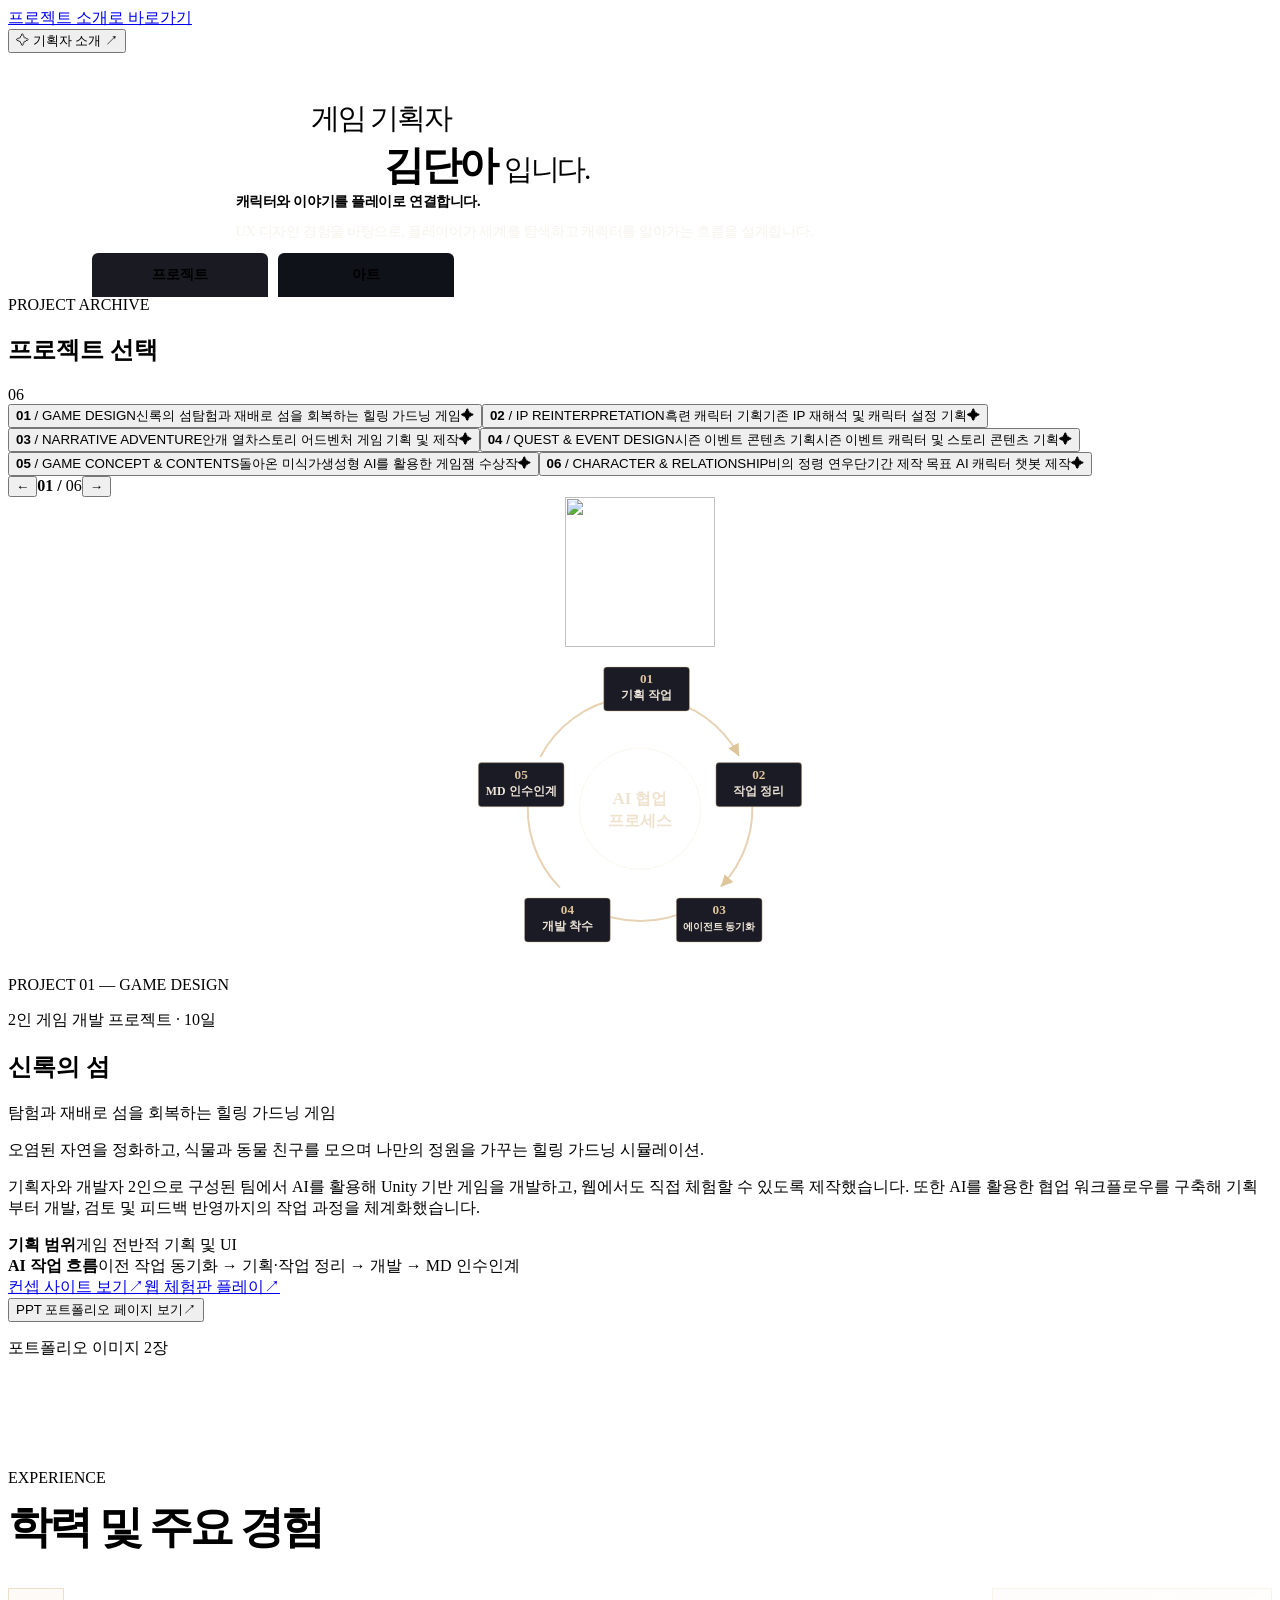
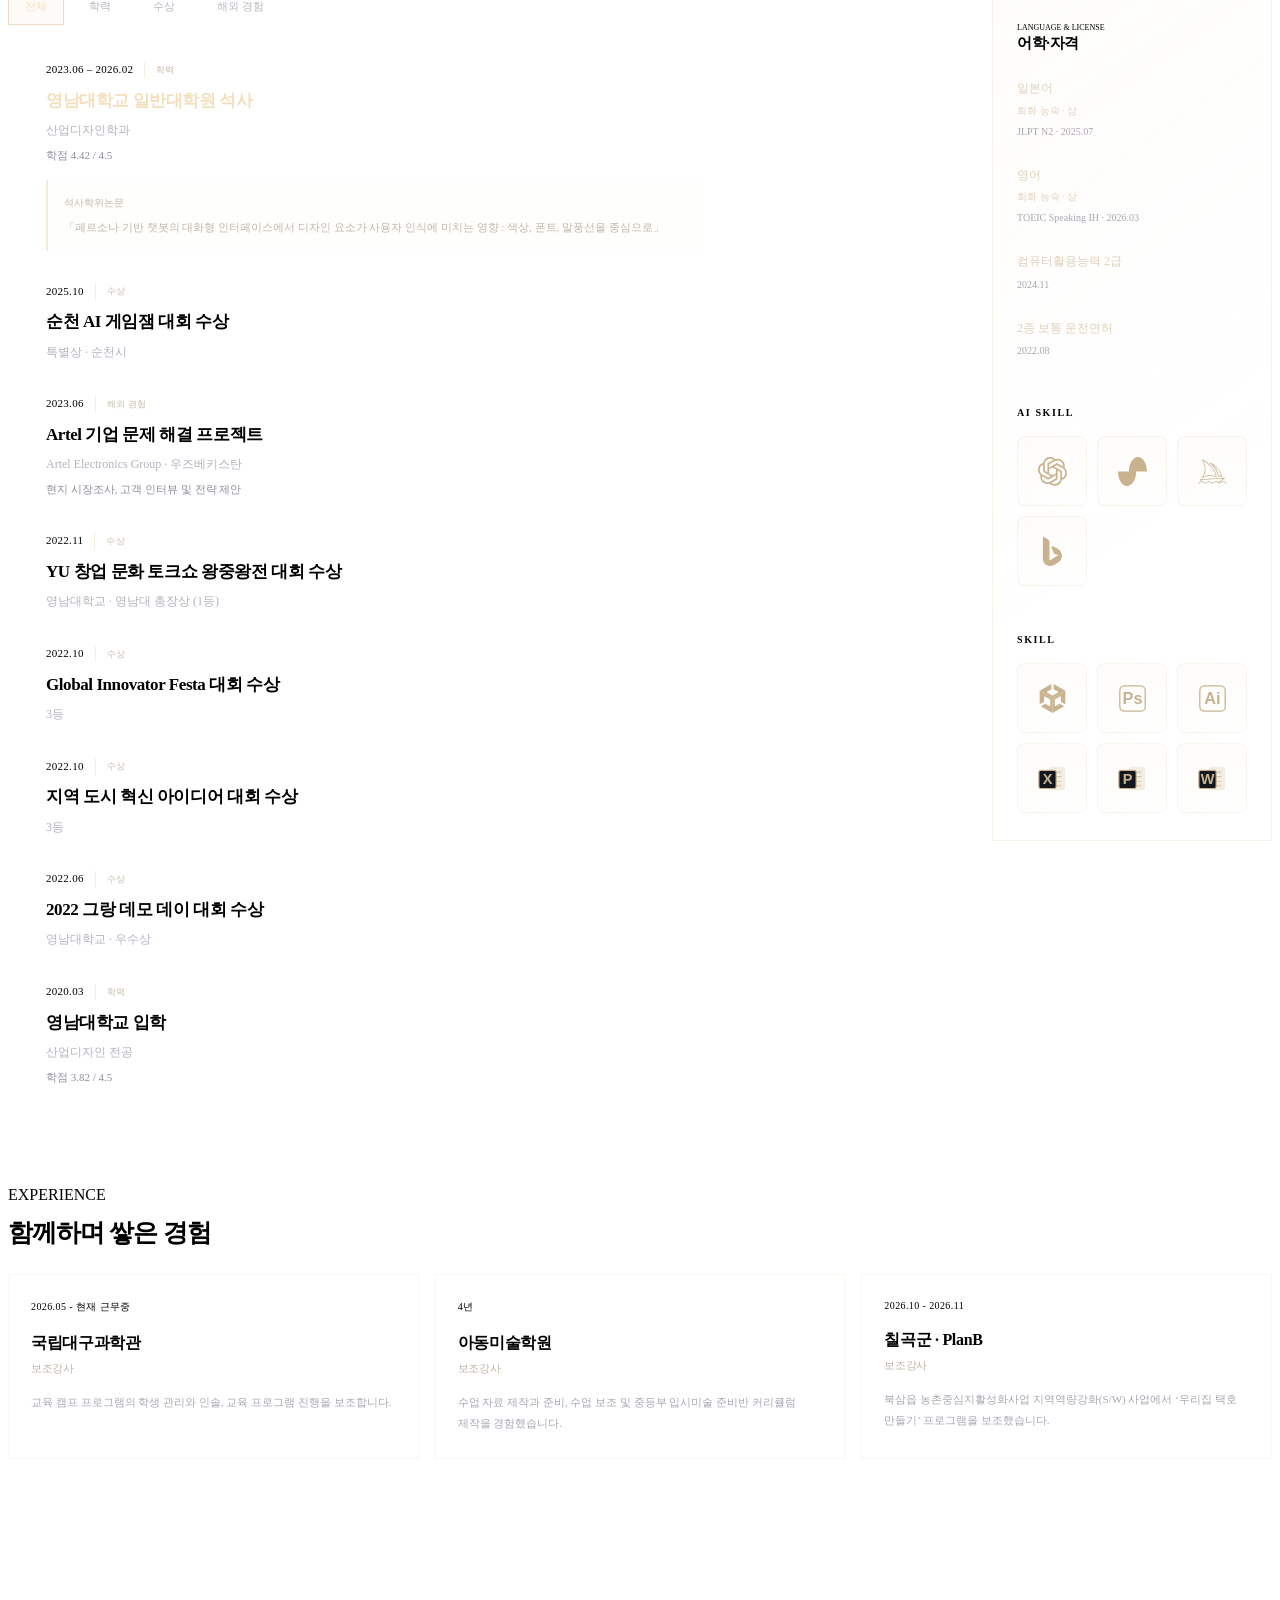
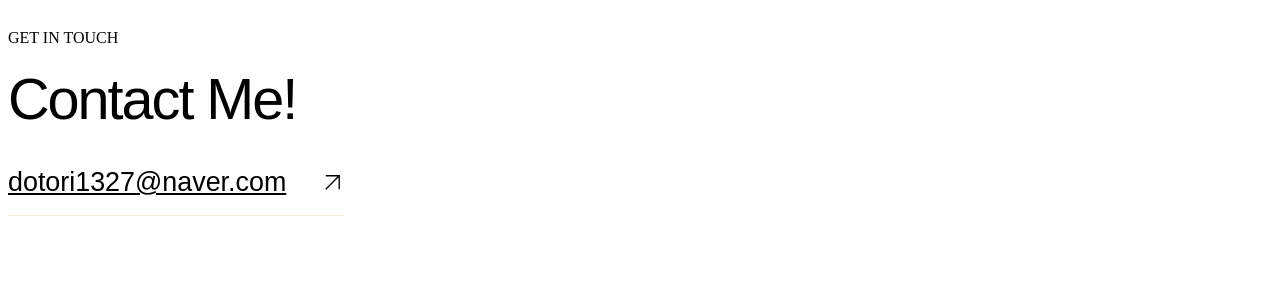
==== commit d08ecc9d: "단아 초안을 원본 구성으로 복원하고 리프 아래 도식만 삽입 추가 설명 패널을 제거하고 기존 사이트의 남색·금색에 맞춘 간결한 순환 도식만 배치한다." ====
--- a/dana-integration-draft/index.html
+++ b/dana-integration-draft/index.html
@@ -25,9 +25,9 @@
     "caption": "리프와 심은 첫 씨앗에서 섬의 회복이 시작됩니다.",
     "roman": "I",
     "hook": "오염된 자연을 정화하고, 식물과 동물 친구를 모으며 나만의 정원을 가꾸는 힐링 가드닝 시뮬레이션.",
-    "description": "기획자·개발자 2인으로 Unity 게임을 제작하고 웹 체험판으로 연결했습니다. 기획·개발 AI가 이전 작업물과 공통 문서를 참조하도록 동기화하고, 작업 후 MD 인수인계 파일을 작성해 다음 에이전트가 같은 기준으로 이어가도록 구성했습니다.",
+    "description": "기획자와 개발자 2인으로 구성된 팀에서 AI를 활용해 Unity 기반 게임을 개발하고, 웹에서도 직접 체험할 수 있도록 제작했습니다. 또한 AI를 활용한 협업 워크플로우를 구축해 기획부터 개발, 검토 및 피드백 반영까지의 작업 과정을 체계화했습니다.",
     "scope": "게임 전반적 기획 및 UI",
-    "structureLabel": "AI 작업",
+    "structureLabel": "AI 작업 흐름",
     "structure": "이전 작업 동기화 → 기획·작업 정리 → 개발 → MD 인수인계",
     "tags": [],
     "pages": [
@@ -303,7 +303,7 @@
   }
 ];
 </script>
-  
+  <script src="https://dotoridesuyo.github.io/dana-game-portfolio/layout-core.js?v=20261121-intro-cleanup" defer></script>
   
   
   <style>
@@ -571,16 +571,7 @@
   .portfolio-art-grid { grid-template-columns: repeat(2, minmax(0, 1fr)); gap: 10px; }
 }
   </style>
-<style>
-#project-display:has(.leaf-with-workflow){grid-template-columns:minmax(280px,1fr) minmax(360px,1.1fr);align-items:start;gap:30px;padding:25px 30px 30px}
-.hero-art.leaf-with-workflow{height:auto;min-height:0;display:flex;flex-direction:column;gap:14px;pointer-events:auto;padding-top:10px;align-self:start}
-.leaf-with-workflow:before,.leaf-with-workflow .art-orbit,.leaf-with-workflow .art-spark,.leaf-with-workflow .project-roman{display:none}
-.leaf-with-workflow .hero-character.companion{position:relative!important;inset:auto!important;transform:none!important;width:145px!important;height:145px!important;max-width:100%!important;max-height:none!important;object-fit:contain;filter:drop-shadow(0 8px 15px #0003);margin:0 auto}
-.leaf-workflow{width:100%;max-width:390px;padding:10px;border:1px solid #c0cfae;background:#f2f5e9;border-radius:8px;color:#34482d;margin:0 auto}.leaf-workflow-circle{position:relative;width:100%;aspect-ratio:1}.leaf-workflow-circle>svg{position:absolute;inset:0;width:100%;height:100%}.leaf-workflow-center{position:absolute;inset:35% 25%;display:flex;flex-direction:column;align-items:center;justify-content:center;gap:7px;text-align:center}.leaf-workflow-center strong{font-size:clamp(18px,1.7vw,25px);line-height:1.35;letter-spacing:-.045em}.leaf-workflow-center span{font-size:12px;color:#70815d}.leaf-flow-node{position:absolute;width:29%;min-height:58px;padding:6px 3px;background:#e5edda;border:1px solid #9fb78a;border-radius:7px;color:#34482d;display:flex;flex-direction:column;align-items:center;justify-content:center;gap:3px}.leaf-flow-node>span{font-size:16px;font-weight:800;color:#708d49}.leaf-flow-node>strong{font-size:12px;white-space:nowrap;letter-spacing:-.05em}.lf-pos-0{top:5%;left:35.5%}.lf-pos-1{top:32%;right:0}.lf-pos-2{bottom:7%;right:9%}.lf-pos-3{bottom:7%;left:9%}.lf-pos-4{top:32%;left:0}.leaf-flow-node.is-highlighted{background:#cce0ad;border-color:#5f803e;box-shadow:0 0 0 3px #87a35e30}.leaf-flow-node:focus-visible{outline:2px solid #5f803e;outline-offset:3px}
-.project-info:has(.leaf-work-details) .project-description{margin-bottom:16px;line-height:1.8}.info-row:has(.leaf-work-details){grid-template-columns:1fr;gap:10px}.info-row:has(.leaf-work-details)>strong{font-size:14px;color:#dfc59a}.leaf-work-details{list-style:none;margin:0;padding:0;display:grid;gap:5px}.leaf-work-details>li{padding:9px 12px;border:1px solid #ffffff18;border-left:2px solid #dfc59a40;background:#ffffff02;transition:background .18s,border-color .18s}.leaf-work-title{display:flex;gap:10px;align-items:center}.leaf-work-title>span{font-size:13px;font-weight:700;color:#d7c597}.leaf-work-title h3{font-size:14px;margin:0;line-height:1.4;color:#f2e8d6}.leaf-work-details p{font-size:12px;color:#c3bdc6;line-height:1.5;margin:5px 0 7px;word-break:keep-all}.leaf-work-details dl{display:grid;gap:3px;margin:0}.leaf-work-details dl>div{display:grid;grid-template-columns:55px 1fr;gap:8px;font-size:11px;line-height:1.5}.leaf-work-details dt{color:#dfc59a}.leaf-work-details dd{margin:0;color:#b9b3bf;word-break:keep-all}.leaf-work-details>li.is-highlighted{background:#b7cd8520;border-color:#acbf7e;box-shadow:inset 2px 0 #acbf7e}.leaf-work-details>li.is-highlighted p,.leaf-work-details>li.is-highlighted dd{color:#f2efdf}.leaf-work-details>li:focus-visible{outline:1px solid #dfc59a;outline-offset:2px}.ai-work-value{color:#b9b0bc;word-break:keep-all}
-@media(max-width:1100px) and (min-width:781px){#project-display:has(.leaf-with-workflow){grid-template-columns:minmax(230px,.85fr) minmax(310px,1.15fr);padding:20px 18px;gap:20px}.leaf-with-workflow .hero-character.companion{width:120px!important;height:120px!important}.leaf-flow-node{min-height:48px}.leaf-flow-node>strong{font-size:10px}.leaf-flow-node>span{font-size:13px}.leaf-workflow-center strong{font-size:19px}}
-@media(max-width:780px){#project-display:has(.leaf-with-workflow){display:flex;padding:10px 20px 25px;gap:10px}.hero-art.leaf-with-workflow{height:auto;min-height:0}.leaf-workflow{max-width:390px}.leaf-workflow-center strong{font-size:24px}.leaf-work-details p{font-size:14px}.leaf-work-details dl>div{font-size:13px;grid-template-columns:60px 1fr}.leaf-work-details>li{padding:13px}.leaf-work-title h3{font-size:16px}}
-</style></head>
+<style>.hero-art.leaf-diagram-only{height:auto!important;min-height:0!important;display:flex;flex-direction:column;align-items:center;justify-content:center;gap:10px;align-self:center}.leaf-diagram-only:before,.leaf-diagram-only .art-orbit,.leaf-diagram-only .art-spark,.leaf-diagram-only .project-roman{display:none}.leaf-diagram-only .hero-character.companion{position:relative!important;inset:auto!important;transform:none!important;width:150px!important;height:150px!important;max-height:none!important;max-width:100%!important;object-fit:contain}.leaf-mini-diagram{margin:0;width:100%;max-width:330px;pointer-events:none}.leaf-mini-diagram svg{display:block;width:100%;height:auto;overflow:visible;font-family:inherit}@media(min-width:1650px){.leaf-mini-diagram{max-width:390px}.leaf-diagram-only .hero-character.companion{width:180px!important;height:180px!important}}@media(max-width:1100px) and (min-width:781px){.leaf-mini-diagram{width:125%;max-width:300px}.leaf-diagram-only .hero-character.companion{width:120px!important;height:120px!important}}@media(max-width:780px){.hero-art.leaf-diagram-only{height:auto!important;padding:15px 0 0}.leaf-mini-diagram{width:100%;max-width:320px}.leaf-diagram-only .hero-character.companion{width:130px!important;height:130px!important}}</style></head>
 <body>
   <div class="portfolio-greeting" aria-hidden="true"><p><span class="greeting-role">게임 기획자</span><strong>김단아</strong>입니다.</p></div>
   <a class="skip" href="#project-title">프로젝트 소개로 바로가기</a>
@@ -628,255 +619,255 @@
           <div><span class="eyebrow">ART GALLERY</span><h2>아트 갤러리</h2><p class="portfolio-art-note">아트 갤러리에 수록된 작품은 AI를 사용하지 않고 제작했습니다.</p></div>
         </header>
         <div class="portfolio-art-grid">
-          <button type="button" class="portfolio-art-item" aria-haspopup="dialog" data-full="assets/art-gallery/03.webp">
+          <button type="button" class="portfolio-art-item" aria-haspopup="dialog" data-full="https://dotoridesuyo.github.io/dana-game-portfolio/assets/art-gallery/03.webp">
             <img src="https://dotoridesuyo.github.io/dana-game-portfolio/assets/art-gallery/03-thumb.webp" alt="" loading="lazy" decoding="async">
             <span>일러스트 01 <span aria-hidden="true">↗</span></span>
           </button>
-          <button type="button" class="portfolio-art-item" aria-haspopup="dialog" data-full="assets/art-gallery/05.webp">
+          <button type="button" class="portfolio-art-item" aria-haspopup="dialog" data-full="https://dotoridesuyo.github.io/dana-game-portfolio/assets/art-gallery/05.webp">
             <img src="https://dotoridesuyo.github.io/dana-game-portfolio/assets/art-gallery/05-thumb.webp" alt="" loading="lazy" decoding="async">
             <span>일러스트 02 <span aria-hidden="true">↗</span></span>
           </button>
-          <button type="button" class="portfolio-art-item" aria-haspopup="dialog" data-full="assets/art-gallery/11.webp">
+          <button type="button" class="portfolio-art-item" aria-haspopup="dialog" data-full="https://dotoridesuyo.github.io/dana-game-portfolio/assets/art-gallery/11.webp">
             <img src="https://dotoridesuyo.github.io/dana-game-portfolio/assets/art-gallery/11-thumb.webp" alt="" loading="lazy" decoding="async">
             <span>일러스트 03 <span aria-hidden="true">↗</span></span>
           </button>
-          <button type="button" class="portfolio-art-item" aria-haspopup="dialog" data-full="assets/art-gallery/06.webp">
+          <button type="button" class="portfolio-art-item" aria-haspopup="dialog" data-full="https://dotoridesuyo.github.io/dana-game-portfolio/assets/art-gallery/06.webp">
             <img src="https://dotoridesuyo.github.io/dana-game-portfolio/assets/art-gallery/06-thumb.webp" alt="" loading="lazy" decoding="async">
             <span>일러스트 04 <span aria-hidden="true">↗</span></span>
           </button>
-          <button type="button" class="portfolio-art-item" aria-haspopup="dialog" data-full="assets/art-gallery/49.webp">
+          <button type="button" class="portfolio-art-item" aria-haspopup="dialog" data-full="https://dotoridesuyo.github.io/dana-game-portfolio/assets/art-gallery/49.webp">
             <img src="https://dotoridesuyo.github.io/dana-game-portfolio/assets/art-gallery/49-thumb.webp" alt="" loading="lazy" decoding="async">
             <span>일러스트 05 <span aria-hidden="true">↗</span></span>
           </button>
-          <button type="button" class="portfolio-art-item" aria-haspopup="dialog" data-full="assets/art-gallery/55-textless.svg">
+          <button type="button" class="portfolio-art-item" aria-haspopup="dialog" data-full="https://dotoridesuyo.github.io/dana-game-portfolio/assets/art-gallery/55-textless.svg">
             <img src="https://dotoridesuyo.github.io/dana-game-portfolio/assets/art-gallery/55-thumb-textless.svg" alt="" loading="lazy" decoding="async">
             <span>일러스트 06 <span aria-hidden="true">↗</span></span>
           </button>
-          <button type="button" class="portfolio-art-item" aria-haspopup="dialog" data-full="assets/art-gallery/68.webp">
+          <button type="button" class="portfolio-art-item" aria-haspopup="dialog" data-full="https://dotoridesuyo.github.io/dana-game-portfolio/assets/art-gallery/68.webp">
             <img src="https://dotoridesuyo.github.io/dana-game-portfolio/assets/art-gallery/68-thumb.webp" alt="" loading="lazy" decoding="async">
             <span>일러스트 07 <span aria-hidden="true">↗</span></span>
           </button>
-          <button type="button" class="portfolio-art-item" aria-haspopup="dialog" data-full="assets/art-gallery/satisfied-duck.webp">
+          <button type="button" class="portfolio-art-item" aria-haspopup="dialog" data-full="https://dotoridesuyo.github.io/dana-game-portfolio/assets/art-gallery/satisfied-duck.webp">
             <img src="https://dotoridesuyo.github.io/dana-game-portfolio/assets/art-gallery/satisfied-duck-thumb.webp" alt="" loading="lazy" decoding="async">
             <span>일러스트 08 <span aria-hidden="true">↗</span></span>
           </button>
-          <button type="button" class="portfolio-art-item" aria-haspopup="dialog" data-full="assets/art-gallery/87.webp" style="--art-mask: url(assets/art-gallery/87-mask.png)">
+          <button type="button" class="portfolio-art-item" aria-haspopup="dialog" data-full="https://dotoridesuyo.github.io/dana-game-portfolio/assets/art-gallery/87.webp" style="--art-mask: url(assets/art-gallery/87-mask.png)">
             <img src="https://dotoridesuyo.github.io/dana-game-portfolio/assets/art-gallery/87-thumb.webp" alt="" loading="lazy" decoding="async">
             <span>일러스트 09 <span aria-hidden="true">↗</span></span>
           </button>
-          <button type="button" class="portfolio-art-item" aria-haspopup="dialog" data-full="assets/art-gallery/02.webp">
+          <button type="button" class="portfolio-art-item" aria-haspopup="dialog" data-full="https://dotoridesuyo.github.io/dana-game-portfolio/assets/art-gallery/02.webp">
             <img src="https://dotoridesuyo.github.io/dana-game-portfolio/assets/art-gallery/02-thumb.webp" alt="" loading="lazy" decoding="async">
             <span>일러스트 10 <span aria-hidden="true">↗</span></span>
           </button>
-          <button type="button" class="portfolio-art-item" aria-haspopup="dialog" data-full="assets/art-gallery/09.webp">
+          <button type="button" class="portfolio-art-item" aria-haspopup="dialog" data-full="https://dotoridesuyo.github.io/dana-game-portfolio/assets/art-gallery/09.webp">
             <img src="https://dotoridesuyo.github.io/dana-game-portfolio/assets/art-gallery/09-thumb.webp" alt="" loading="lazy" decoding="async">
             <span>일러스트 11 <span aria-hidden="true">↗</span></span>
           </button>
-          <button type="button" class="portfolio-art-item" aria-haspopup="dialog" data-full="assets/art-gallery/29.webp">
+          <button type="button" class="portfolio-art-item" aria-haspopup="dialog" data-full="https://dotoridesuyo.github.io/dana-game-portfolio/assets/art-gallery/29.webp">
             <img src="https://dotoridesuyo.github.io/dana-game-portfolio/assets/art-gallery/29-thumb.webp" alt="" loading="lazy" decoding="async">
             <span>일러스트 12 <span aria-hidden="true">↗</span></span>
           </button>
-          <button type="button" class="portfolio-art-item" aria-haspopup="dialog" data-full="assets/art-gallery/85.webp">
+          <button type="button" class="portfolio-art-item" aria-haspopup="dialog" data-full="https://dotoridesuyo.github.io/dana-game-portfolio/assets/art-gallery/85.webp">
             <img src="https://dotoridesuyo.github.io/dana-game-portfolio/assets/art-gallery/85-thumb.webp" alt="" loading="lazy" decoding="async">
             <span>일러스트 13 <span aria-hidden="true">↗</span></span>
           </button>
-          <button type="button" class="portfolio-art-item" aria-haspopup="dialog" data-full="assets/art-gallery/23.webp" style="--art-mask: url(assets/art-gallery/23-mask.png)">
+          <button type="button" class="portfolio-art-item" aria-haspopup="dialog" data-full="https://dotoridesuyo.github.io/dana-game-portfolio/assets/art-gallery/23.webp" style="--art-mask: url(assets/art-gallery/23-mask.png)">
             <img src="https://dotoridesuyo.github.io/dana-game-portfolio/assets/art-gallery/23-thumb.webp" alt="" loading="lazy" decoding="async">
             <span>일러스트 14 <span aria-hidden="true">↗</span></span>
           </button>
-          <button type="button" class="portfolio-art-item" aria-haspopup="dialog" data-full="assets/art-gallery/28.webp" style="--art-mask: url(assets/art-gallery/28-mask.png)">
+          <button type="button" class="portfolio-art-item" aria-haspopup="dialog" data-full="https://dotoridesuyo.github.io/dana-game-portfolio/assets/art-gallery/28.webp" style="--art-mask: url(assets/art-gallery/28-mask.png)">
             <img src="https://dotoridesuyo.github.io/dana-game-portfolio/assets/art-gallery/28-thumb.webp" alt="" loading="lazy" decoding="async">
             <span>일러스트 15 <span aria-hidden="true">↗</span></span>
           </button>
-          <button type="button" class="portfolio-art-item" aria-haspopup="dialog" data-full="assets/art-gallery/25.webp" style="--art-mask: url(assets/art-gallery/25-mask.png)">
+          <button type="button" class="portfolio-art-item" aria-haspopup="dialog" data-full="https://dotoridesuyo.github.io/dana-game-portfolio/assets/art-gallery/25.webp" style="--art-mask: url(assets/art-gallery/25-mask.png)">
             <img src="https://dotoridesuyo.github.io/dana-game-portfolio/assets/art-gallery/25-thumb.webp" alt="" loading="lazy" decoding="async">
             <span>일러스트 16 <span aria-hidden="true">↗</span></span>
           </button>
-          <button type="button" class="portfolio-art-item" aria-haspopup="dialog" data-full="assets/art-gallery/60.webp">
+          <button type="button" class="portfolio-art-item" aria-haspopup="dialog" data-full="https://dotoridesuyo.github.io/dana-game-portfolio/assets/art-gallery/60.webp">
             <img src="https://dotoridesuyo.github.io/dana-game-portfolio/assets/art-gallery/60-thumb.webp" alt="" loading="lazy" decoding="async">
             <span>일러스트 17 <span aria-hidden="true">↗</span></span>
           </button>
-          <button type="button" class="portfolio-art-item" aria-haspopup="dialog" data-full="assets/art-gallery/84-textless.svg?v=2">
+          <button type="button" class="portfolio-art-item" aria-haspopup="dialog" data-full="https://dotoridesuyo.github.io/dana-game-portfolio/assets/art-gallery/84-textless.svg?v=2">
             <img src="https://dotoridesuyo.github.io/dana-game-portfolio/assets/art-gallery/84-thumb-textless.svg?v=2" alt="" loading="lazy" decoding="async">
             <span>일러스트 18 <span aria-hidden="true">↗</span></span>
           </button>
-          <button type="button" class="portfolio-art-item" aria-haspopup="dialog" data-full="assets/art-gallery/14.webp" style="--art-mask: url(assets/art-gallery/14-mask.png)">
+          <button type="button" class="portfolio-art-item" aria-haspopup="dialog" data-full="https://dotoridesuyo.github.io/dana-game-portfolio/assets/art-gallery/14.webp" style="--art-mask: url(assets/art-gallery/14-mask.png)">
             <img src="https://dotoridesuyo.github.io/dana-game-portfolio/assets/art-gallery/14-thumb.webp" alt="" loading="lazy" decoding="async">
             <span>일러스트 19 <span aria-hidden="true">↗</span></span>
           </button>
-          <button type="button" class="portfolio-art-item" aria-haspopup="dialog" data-full="assets/art-gallery/67.webp">
+          <button type="button" class="portfolio-art-item" aria-haspopup="dialog" data-full="https://dotoridesuyo.github.io/dana-game-portfolio/assets/art-gallery/67.webp">
             <img src="https://dotoridesuyo.github.io/dana-game-portfolio/assets/art-gallery/67-thumb.webp" alt="" loading="lazy" decoding="async">
             <span>일러스트 20 <span aria-hidden="true">↗</span></span>
           </button>
-          <button type="button" class="portfolio-art-item" aria-haspopup="dialog" data-full="assets/art-gallery/01.webp">
+          <button type="button" class="portfolio-art-item" aria-haspopup="dialog" data-full="https://dotoridesuyo.github.io/dana-game-portfolio/assets/art-gallery/01.webp">
             <img src="https://dotoridesuyo.github.io/dana-game-portfolio/assets/art-gallery/01-thumb.webp" alt="" loading="lazy" decoding="async">
             <span>일러스트 21 <span aria-hidden="true">↗</span></span>
           </button>
-          <button type="button" class="portfolio-art-item" aria-haspopup="dialog" data-full="assets/art-gallery/44.webp" style="--art-mask: url(assets/art-gallery/44-mask.png)">
+          <button type="button" class="portfolio-art-item" aria-haspopup="dialog" data-full="https://dotoridesuyo.github.io/dana-game-portfolio/assets/art-gallery/44.webp" style="--art-mask: url(assets/art-gallery/44-mask.png)">
             <img src="https://dotoridesuyo.github.io/dana-game-portfolio/assets/art-gallery/44-thumb.webp" alt="" loading="lazy" decoding="async">
             <span>일러스트 22 <span aria-hidden="true">↗</span></span>
           </button>
-          <button type="button" class="portfolio-art-item" aria-haspopup="dialog" data-full="assets/art-gallery/46.webp">
+          <button type="button" class="portfolio-art-item" aria-haspopup="dialog" data-full="https://dotoridesuyo.github.io/dana-game-portfolio/assets/art-gallery/46.webp">
             <img src="https://dotoridesuyo.github.io/dana-game-portfolio/assets/art-gallery/46-thumb.webp" alt="" loading="lazy" decoding="async">
             <span>일러스트 23 <span aria-hidden="true">↗</span></span>
           </button>
-          <button type="button" class="portfolio-art-item" aria-haspopup="dialog" data-full="assets/art-gallery/47.webp" style="--art-mask: url(assets/art-gallery/47-mask.png)">
+          <button type="button" class="portfolio-art-item" aria-haspopup="dialog" data-full="https://dotoridesuyo.github.io/dana-game-portfolio/assets/art-gallery/47.webp" style="--art-mask: url(assets/art-gallery/47-mask.png)">
             <img src="https://dotoridesuyo.github.io/dana-game-portfolio/assets/art-gallery/47-thumb.webp" alt="" loading="lazy" decoding="async">
             <span>일러스트 24 <span aria-hidden="true">↗</span></span>
           </button>
-          <button type="button" class="portfolio-art-item" aria-haspopup="dialog" data-full="assets/art-gallery/94.webp">
+          <button type="button" class="portfolio-art-item" aria-haspopup="dialog" data-full="https://dotoridesuyo.github.io/dana-game-portfolio/assets/art-gallery/94.webp">
             <img src="https://dotoridesuyo.github.io/dana-game-portfolio/assets/art-gallery/94-thumb.webp" alt="" loading="lazy" decoding="async">
             <span>일러스트 25 <span aria-hidden="true">↗</span></span>
           </button>
-          <button type="button" class="portfolio-art-item" aria-haspopup="dialog" data-full="assets/art-gallery/17.webp">
+          <button type="button" class="portfolio-art-item" aria-haspopup="dialog" data-full="https://dotoridesuyo.github.io/dana-game-portfolio/assets/art-gallery/17.webp">
             <img src="https://dotoridesuyo.github.io/dana-game-portfolio/assets/art-gallery/17-thumb.webp" alt="" loading="lazy" decoding="async">
             <span>일러스트 26 <span aria-hidden="true">↗</span></span>
           </button>
-          <button type="button" class="portfolio-art-item" aria-haspopup="dialog" data-full="assets/art-gallery/39.webp">
+          <button type="button" class="portfolio-art-item" aria-haspopup="dialog" data-full="https://dotoridesuyo.github.io/dana-game-portfolio/assets/art-gallery/39.webp">
             <img src="https://dotoridesuyo.github.io/dana-game-portfolio/assets/art-gallery/39-thumb.webp" alt="" loading="lazy" decoding="async">
             <span>일러스트 27 <span aria-hidden="true">↗</span></span>
           </button>
-          <button type="button" class="portfolio-art-item" aria-haspopup="dialog" data-full="assets/art-gallery/63.webp" style="--art-mask: url(assets/art-gallery/63-mask.png)">
+          <button type="button" class="portfolio-art-item" aria-haspopup="dialog" data-full="https://dotoridesuyo.github.io/dana-game-portfolio/assets/art-gallery/63.webp" style="--art-mask: url(assets/art-gallery/63-mask.png)">
             <img src="https://dotoridesuyo.github.io/dana-game-portfolio/assets/art-gallery/63-thumb.webp" alt="" loading="lazy" decoding="async">
             <span>일러스트 28 <span aria-hidden="true">↗</span></span>
           </button>
-          <button type="button" class="portfolio-art-item" aria-haspopup="dialog" data-full="assets/art-gallery/08.webp">
+          <button type="button" class="portfolio-art-item" aria-haspopup="dialog" data-full="https://dotoridesuyo.github.io/dana-game-portfolio/assets/art-gallery/08.webp">
             <img src="https://dotoridesuyo.github.io/dana-game-portfolio/assets/art-gallery/08-thumb.webp" alt="" loading="lazy" decoding="async">
             <span>일러스트 29 <span aria-hidden="true">↗</span></span>
           </button>
-          <button type="button" class="portfolio-art-item" aria-haspopup="dialog" data-full="assets/art-gallery/15.webp" style="--art-mask: url(assets/art-gallery/15-mask.png)">
+          <button type="button" class="portfolio-art-item" aria-haspopup="dialog" data-full="https://dotoridesuyo.github.io/dana-game-portfolio/assets/art-gallery/15.webp" style="--art-mask: url(assets/art-gallery/15-mask.png)">
             <img src="https://dotoridesuyo.github.io/dana-game-portfolio/assets/art-gallery/15-thumb.webp" alt="" loading="lazy" decoding="async">
             <span>일러스트 30 <span aria-hidden="true">↗</span></span>
           </button>
-          <button type="button" class="portfolio-art-item" aria-haspopup="dialog" data-full="assets/art-gallery/18.webp">
+          <button type="button" class="portfolio-art-item" aria-haspopup="dialog" data-full="https://dotoridesuyo.github.io/dana-game-portfolio/assets/art-gallery/18.webp">
             <img src="https://dotoridesuyo.github.io/dana-game-portfolio/assets/art-gallery/18-thumb.webp" alt="" loading="lazy" decoding="async">
             <span>일러스트 31 <span aria-hidden="true">↗</span></span>
           </button>
-          <button type="button" class="portfolio-art-item" aria-haspopup="dialog" data-full="assets/art-gallery/19.webp" style="--art-mask: url(assets/art-gallery/19-mask.png)">
+          <button type="button" class="portfolio-art-item" aria-haspopup="dialog" data-full="https://dotoridesuyo.github.io/dana-game-portfolio/assets/art-gallery/19.webp" style="--art-mask: url(assets/art-gallery/19-mask.png)">
             <img src="https://dotoridesuyo.github.io/dana-game-portfolio/assets/art-gallery/19-thumb.webp" alt="" loading="lazy" decoding="async">
             <span>일러스트 32 <span aria-hidden="true">↗</span></span>
           </button>
-          <button type="button" class="portfolio-art-item" aria-haspopup="dialog" data-full="assets/art-gallery/21.webp">
+          <button type="button" class="portfolio-art-item" aria-haspopup="dialog" data-full="https://dotoridesuyo.github.io/dana-game-portfolio/assets/art-gallery/21.webp">
             <img src="https://dotoridesuyo.github.io/dana-game-portfolio/assets/art-gallery/21-thumb.webp" alt="" loading="lazy" decoding="async">
             <span>일러스트 33 <span aria-hidden="true">↗</span></span>
           </button>
-          <button type="button" class="portfolio-art-item" aria-haspopup="dialog" data-full="assets/art-gallery/30.webp" style="--art-mask: url(assets/art-gallery/30-mask.png)">
+          <button type="button" class="portfolio-art-item" aria-haspopup="dialog" data-full="https://dotoridesuyo.github.io/dana-game-portfolio/assets/art-gallery/30.webp" style="--art-mask: url(assets/art-gallery/30-mask.png)">
             <img src="https://dotoridesuyo.github.io/dana-game-portfolio/assets/art-gallery/30-thumb.webp" alt="" loading="lazy" decoding="async">
             <span>일러스트 34 <span aria-hidden="true">↗</span></span>
           </button>
-          <button type="button" class="portfolio-art-item" aria-haspopup="dialog" data-full="assets/art-gallery/31.webp" style="--art-mask: url(assets/art-gallery/31-mask.png?v=textless)">
+          <button type="button" class="portfolio-art-item" aria-haspopup="dialog" data-full="https://dotoridesuyo.github.io/dana-game-portfolio/assets/art-gallery/31.webp" style="--art-mask: url(assets/art-gallery/31-mask.png?v=textless)">
             <img src="https://dotoridesuyo.github.io/dana-game-portfolio/assets/art-gallery/31-thumb.webp" alt="" loading="lazy" decoding="async">
             <span>일러스트 35 <span aria-hidden="true">↗</span></span>
           </button>
-          <button type="button" class="portfolio-art-item" aria-haspopup="dialog" data-full="assets/art-gallery/36.webp" style="--art-mask: url(assets/art-gallery/36-mask.png?v=textless)">
+          <button type="button" class="portfolio-art-item" aria-haspopup="dialog" data-full="https://dotoridesuyo.github.io/dana-game-portfolio/assets/art-gallery/36.webp" style="--art-mask: url(assets/art-gallery/36-mask.png?v=textless)">
             <img src="https://dotoridesuyo.github.io/dana-game-portfolio/assets/art-gallery/36-thumb.webp" alt="" loading="lazy" decoding="async">
             <span>일러스트 36 <span aria-hidden="true">↗</span></span>
           </button>
-          <button type="button" class="portfolio-art-item" aria-haspopup="dialog" data-full="assets/art-gallery/37.webp" style="--art-mask: url(assets/art-gallery/37-mask.png?v=textless)">
+          <button type="button" class="portfolio-art-item" aria-haspopup="dialog" data-full="https://dotoridesuyo.github.io/dana-game-portfolio/assets/art-gallery/37.webp" style="--art-mask: url(assets/art-gallery/37-mask.png?v=textless)">
             <img src="https://dotoridesuyo.github.io/dana-game-portfolio/assets/art-gallery/37-thumb.webp" alt="" loading="lazy" decoding="async">
             <span>일러스트 37 <span aria-hidden="true">↗</span></span>
           </button>
-          <button type="button" class="portfolio-art-item" aria-haspopup="dialog" data-full="assets/art-gallery/38.webp" style="--art-mask: url(assets/art-gallery/38-mask.png?v=textless)">
+          <button type="button" class="portfolio-art-item" aria-haspopup="dialog" data-full="https://dotoridesuyo.github.io/dana-game-portfolio/assets/art-gallery/38.webp" style="--art-mask: url(assets/art-gallery/38-mask.png?v=textless)">
             <img src="https://dotoridesuyo.github.io/dana-game-portfolio/assets/art-gallery/38-thumb.webp" alt="" loading="lazy" decoding="async">
             <span>일러스트 38 <span aria-hidden="true">↗</span></span>
           </button>
-          <button type="button" class="portfolio-art-item" aria-haspopup="dialog" data-full="assets/art-gallery/45.webp" style="--art-mask: url(assets/art-gallery/45-mask.png?v=textless)">
+          <button type="button" class="portfolio-art-item" aria-haspopup="dialog" data-full="https://dotoridesuyo.github.io/dana-game-portfolio/assets/art-gallery/45.webp" style="--art-mask: url(assets/art-gallery/45-mask.png?v=textless)">
             <img src="https://dotoridesuyo.github.io/dana-game-portfolio/assets/art-gallery/45-thumb.webp" alt="" loading="lazy" decoding="async">
             <span>일러스트 39 <span aria-hidden="true">↗</span></span>
           </button>
-          <button type="button" class="portfolio-art-item" aria-haspopup="dialog" data-full="assets/art-gallery/48.webp">
+          <button type="button" class="portfolio-art-item" aria-haspopup="dialog" data-full="https://dotoridesuyo.github.io/dana-game-portfolio/assets/art-gallery/48.webp">
             <img src="https://dotoridesuyo.github.io/dana-game-portfolio/assets/art-gallery/48-thumb.webp" alt="" loading="lazy" decoding="async">
             <span>일러스트 40 <span aria-hidden="true">↗</span></span>
           </button>
-          <button type="button" class="portfolio-art-item" aria-haspopup="dialog" data-full="assets/art-gallery/52.webp" style="--art-mask: url(assets/art-gallery/52-mask.png)" data-tall="true">
+          <button type="button" class="portfolio-art-item" aria-haspopup="dialog" data-full="https://dotoridesuyo.github.io/dana-game-portfolio/assets/art-gallery/52.webp" style="--art-mask: url(assets/art-gallery/52-mask.png)" data-tall="true">
             <img src="https://dotoridesuyo.github.io/dana-game-portfolio/assets/art-gallery/52-thumb.webp" alt="" loading="lazy" decoding="async">
             <span>일러스트 41 <span aria-hidden="true">↗</span></span>
           </button>
-          <button type="button" class="portfolio-art-item" aria-haspopup="dialog" data-full="assets/art-gallery/54.webp">
+          <button type="button" class="portfolio-art-item" aria-haspopup="dialog" data-full="https://dotoridesuyo.github.io/dana-game-portfolio/assets/art-gallery/54.webp">
             <img src="https://dotoridesuyo.github.io/dana-game-portfolio/assets/art-gallery/54-thumb.webp" alt="" loading="lazy" decoding="async">
             <span>일러스트 42 <span aria-hidden="true">↗</span></span>
           </button>
-          <button type="button" class="portfolio-art-item" aria-haspopup="dialog" data-full="assets/art-gallery/57.webp">
+          <button type="button" class="portfolio-art-item" aria-haspopup="dialog" data-full="https://dotoridesuyo.github.io/dana-game-portfolio/assets/art-gallery/57.webp">
             <img src="https://dotoridesuyo.github.io/dana-game-portfolio/assets/art-gallery/57-thumb.webp" alt="" loading="lazy" decoding="async">
             <span>일러스트 43 <span aria-hidden="true">↗</span></span>
           </button>
-          <button type="button" class="portfolio-art-item" aria-haspopup="dialog" data-full="assets/art-gallery/33.webp" style="--art-mask: url(assets/art-gallery/33-mask.png?v=textless)">
+          <button type="button" class="portfolio-art-item" aria-haspopup="dialog" data-full="https://dotoridesuyo.github.io/dana-game-portfolio/assets/art-gallery/33.webp" style="--art-mask: url(assets/art-gallery/33-mask.png?v=textless)">
             <img src="https://dotoridesuyo.github.io/dana-game-portfolio/assets/art-gallery/33-thumb.webp" alt="" loading="lazy" decoding="async">
             <span>일러스트 44 <span aria-hidden="true">↗</span></span>
           </button>
-          <button type="button" class="portfolio-art-item" aria-haspopup="dialog" data-full="assets/art-gallery/34.webp" style="--art-mask: url(assets/art-gallery/34-mask.png?v=textless)">
+          <button type="button" class="portfolio-art-item" aria-haspopup="dialog" data-full="https://dotoridesuyo.github.io/dana-game-portfolio/assets/art-gallery/34.webp" style="--art-mask: url(assets/art-gallery/34-mask.png?v=textless)">
             <img src="https://dotoridesuyo.github.io/dana-game-portfolio/assets/art-gallery/34-thumb.webp" alt="" loading="lazy" decoding="async">
             <span>일러스트 45 <span aria-hidden="true">↗</span></span>
           </button>
-          <button type="button" class="portfolio-art-item" aria-haspopup="dialog" data-full="assets/art-gallery/42-blur.svg?v=2">
+          <button type="button" class="portfolio-art-item" aria-haspopup="dialog" data-full="https://dotoridesuyo.github.io/dana-game-portfolio/assets/art-gallery/42-blur.svg?v=2">
             <img src="https://dotoridesuyo.github.io/dana-game-portfolio/assets/art-gallery/42-thumb-blur.svg?v=2" alt="" loading="lazy" decoding="async">
             <span>일러스트 46 <span aria-hidden="true">↗</span></span>
           </button>
-          <button type="button" class="portfolio-art-item" aria-haspopup="dialog" data-full="assets/art-gallery/81.webp" style="--art-mask: url(assets/art-gallery/81-mask.png)">
+          <button type="button" class="portfolio-art-item" aria-haspopup="dialog" data-full="https://dotoridesuyo.github.io/dana-game-portfolio/assets/art-gallery/81.webp" style="--art-mask: url(assets/art-gallery/81-mask.png)">
             <img src="https://dotoridesuyo.github.io/dana-game-portfolio/assets/art-gallery/81-thumb.webp" alt="" loading="lazy" decoding="async">
             <span>일러스트 47 <span aria-hidden="true">↗</span></span>
           </button>
-          <button type="button" class="portfolio-art-item" aria-haspopup="dialog" data-full="assets/art-gallery/91.webp" style="--art-mask: url(assets/art-gallery/91-mask.png)">
+          <button type="button" class="portfolio-art-item" aria-haspopup="dialog" data-full="https://dotoridesuyo.github.io/dana-game-portfolio/assets/art-gallery/91.webp" style="--art-mask: url(assets/art-gallery/91-mask.png)">
             <img src="https://dotoridesuyo.github.io/dana-game-portfolio/assets/art-gallery/91-thumb.webp" alt="" loading="lazy" decoding="async">
             <span>일러스트 48 <span aria-hidden="true">↗</span></span>
           </button>
-          <button type="button" class="portfolio-art-item" aria-haspopup="dialog" data-full="assets/art-gallery/89.webp" style="--art-mask: url(assets/art-gallery/89-mask.png)">
+          <button type="button" class="portfolio-art-item" aria-haspopup="dialog" data-full="https://dotoridesuyo.github.io/dana-game-portfolio/assets/art-gallery/89.webp" style="--art-mask: url(assets/art-gallery/89-mask.png)">
             <img src="https://dotoridesuyo.github.io/dana-game-portfolio/assets/art-gallery/89-thumb.webp" alt="" loading="lazy" decoding="async">
             <span>일러스트 49 <span aria-hidden="true">↗</span></span>
           </button>
-          <button type="button" class="portfolio-art-item" aria-haspopup="dialog" data-full="assets/art-gallery/58.webp">
+          <button type="button" class="portfolio-art-item" aria-haspopup="dialog" data-full="https://dotoridesuyo.github.io/dana-game-portfolio/assets/art-gallery/58.webp">
             <img src="https://dotoridesuyo.github.io/dana-game-portfolio/assets/art-gallery/58-thumb.webp" alt="" loading="lazy" decoding="async">
             <span>일러스트 50 <span aria-hidden="true">↗</span></span>
           </button>
-          <button type="button" class="portfolio-art-item" aria-haspopup="dialog" data-full="assets/art-gallery/61.webp">
+          <button type="button" class="portfolio-art-item" aria-haspopup="dialog" data-full="https://dotoridesuyo.github.io/dana-game-portfolio/assets/art-gallery/61.webp">
             <img src="https://dotoridesuyo.github.io/dana-game-portfolio/assets/art-gallery/61-thumb.webp" alt="" loading="lazy" decoding="async">
             <span>일러스트 51 <span aria-hidden="true">↗</span></span>
           </button>
-          <button type="button" class="portfolio-art-item" aria-haspopup="dialog" data-full="assets/art-gallery/64.webp">
+          <button type="button" class="portfolio-art-item" aria-haspopup="dialog" data-full="https://dotoridesuyo.github.io/dana-game-portfolio/assets/art-gallery/64.webp">
             <img src="https://dotoridesuyo.github.io/dana-game-portfolio/assets/art-gallery/64-thumb.webp" alt="" loading="lazy" decoding="async">
             <span>일러스트 52 <span aria-hidden="true">↗</span></span>
           </button>
-          <button type="button" class="portfolio-art-item" aria-haspopup="dialog" data-full="assets/art-gallery/66.webp">
+          <button type="button" class="portfolio-art-item" aria-haspopup="dialog" data-full="https://dotoridesuyo.github.io/dana-game-portfolio/assets/art-gallery/66.webp">
             <img src="https://dotoridesuyo.github.io/dana-game-portfolio/assets/art-gallery/66-thumb.webp" alt="" loading="lazy" decoding="async">
             <span>일러스트 53 <span aria-hidden="true">↗</span></span>
           </button>
-          <button type="button" class="portfolio-art-item" aria-haspopup="dialog" data-full="assets/art-gallery/69.webp" style="--art-mask: url(assets/art-gallery/69-mask.png)">
+          <button type="button" class="portfolio-art-item" aria-haspopup="dialog" data-full="https://dotoridesuyo.github.io/dana-game-portfolio/assets/art-gallery/69.webp" style="--art-mask: url(assets/art-gallery/69-mask.png)">
             <img src="https://dotoridesuyo.github.io/dana-game-portfolio/assets/art-gallery/69-thumb.webp" alt="" loading="lazy" decoding="async">
             <span>일러스트 54 <span aria-hidden="true">↗</span></span>
           </button>
-          <button type="button" class="portfolio-art-item" aria-haspopup="dialog" data-full="assets/art-gallery/73.webp" style="--art-mask: url(assets/art-gallery/73-mask.png)">
+          <button type="button" class="portfolio-art-item" aria-haspopup="dialog" data-full="https://dotoridesuyo.github.io/dana-game-portfolio/assets/art-gallery/73.webp" style="--art-mask: url(assets/art-gallery/73-mask.png)">
             <img src="https://dotoridesuyo.github.io/dana-game-portfolio/assets/art-gallery/73-thumb.webp" alt="" loading="lazy" decoding="async">
             <span>일러스트 55 <span aria-hidden="true">↗</span></span>
           </button>
-          <button type="button" class="portfolio-art-item" aria-haspopup="dialog" data-full="assets/art-gallery/74.webp" style="--art-mask: url(assets/art-gallery/74-mask.png?v=textless)">
+          <button type="button" class="portfolio-art-item" aria-haspopup="dialog" data-full="https://dotoridesuyo.github.io/dana-game-portfolio/assets/art-gallery/74.webp" style="--art-mask: url(assets/art-gallery/74-mask.png?v=textless)">
             <img src="https://dotoridesuyo.github.io/dana-game-portfolio/assets/art-gallery/74-thumb.webp" alt="" loading="lazy" decoding="async">
             <span>일러스트 56 <span aria-hidden="true">↗</span></span>
           </button>
-          <button type="button" class="portfolio-art-item" aria-haspopup="dialog" data-full="assets/art-gallery/76.webp">
+          <button type="button" class="portfolio-art-item" aria-haspopup="dialog" data-full="https://dotoridesuyo.github.io/dana-game-portfolio/assets/art-gallery/76.webp">
             <img src="https://dotoridesuyo.github.io/dana-game-portfolio/assets/art-gallery/76-thumb.webp" alt="" loading="lazy" decoding="async">
             <span>일러스트 57 <span aria-hidden="true">↗</span></span>
           </button>
-          <button type="button" class="portfolio-art-item" aria-haspopup="dialog" data-full="assets/art-gallery/78.webp" style="--art-mask: url(assets/art-gallery/78-mask.png)">
+          <button type="button" class="portfolio-art-item" aria-haspopup="dialog" data-full="https://dotoridesuyo.github.io/dana-game-portfolio/assets/art-gallery/78.webp" style="--art-mask: url(assets/art-gallery/78-mask.png)">
             <img src="https://dotoridesuyo.github.io/dana-game-portfolio/assets/art-gallery/78-thumb.webp" alt="" loading="lazy" decoding="async">
             <span>일러스트 58 <span aria-hidden="true">↗</span></span>
           </button>
-          <button type="button" class="portfolio-art-item" aria-haspopup="dialog" data-full="assets/art-gallery/79.webp" data-tall="true">
+          <button type="button" class="portfolio-art-item" aria-haspopup="dialog" data-full="https://dotoridesuyo.github.io/dana-game-portfolio/assets/art-gallery/79.webp" data-tall="true">
             <img src="https://dotoridesuyo.github.io/dana-game-portfolio/assets/art-gallery/79-thumb.webp" alt="" loading="lazy" decoding="async">
             <span>일러스트 59 <span aria-hidden="true">↗</span></span>
           </button>
-          <button type="button" class="portfolio-art-item" aria-haspopup="dialog" data-full="assets/art-gallery/80.webp">
+          <button type="button" class="portfolio-art-item" aria-haspopup="dialog" data-full="https://dotoridesuyo.github.io/dana-game-portfolio/assets/art-gallery/80.webp">
             <img src="https://dotoridesuyo.github.io/dana-game-portfolio/assets/art-gallery/80-thumb.webp" alt="" loading="lazy" decoding="async">
             <span>일러스트 60 <span aria-hidden="true">↗</span></span>
           </button>
-          <button type="button" class="portfolio-art-item" aria-haspopup="dialog" data-full="assets/art-gallery/83.webp" style="--art-mask: url(assets/art-gallery/83-mask.png)">
+          <button type="button" class="portfolio-art-item" aria-haspopup="dialog" data-full="https://dotoridesuyo.github.io/dana-game-portfolio/assets/art-gallery/83.webp" style="--art-mask: url(assets/art-gallery/83-mask.png)">
             <img src="https://dotoridesuyo.github.io/dana-game-portfolio/assets/art-gallery/83-thumb.webp" alt="" loading="lazy" decoding="async">
             <span>일러스트 61 <span aria-hidden="true">↗</span></span>
           </button>
-          <button type="button" class="portfolio-art-item" aria-haspopup="dialog" data-full="assets/art-gallery/92.webp">
+          <button type="button" class="portfolio-art-item" aria-haspopup="dialog" data-full="https://dotoridesuyo.github.io/dana-game-portfolio/assets/art-gallery/92.webp">
             <img src="https://dotoridesuyo.github.io/dana-game-portfolio/assets/art-gallery/92-thumb.webp" alt="" loading="lazy" decoding="async">
             <span>일러스트 62 <span aria-hidden="true">↗</span></span>
           </button>
-          <button type="button" class="portfolio-art-item" aria-haspopup="dialog" data-full="assets/art-gallery/93.webp" style="--art-mask: url(assets/art-gallery/93-mask.png)">
+          <button type="button" class="portfolio-art-item" aria-haspopup="dialog" data-full="https://dotoridesuyo.github.io/dana-game-portfolio/assets/art-gallery/93.webp" style="--art-mask: url(assets/art-gallery/93-mask.png)">
             <img src="https://dotoridesuyo.github.io/dana-game-portfolio/assets/art-gallery/93-thumb.webp" alt="" loading="lazy" decoding="async">
             <span>일러스트 63 <span aria-hidden="true">↗</span></span>
           </button>
@@ -991,22 +982,7 @@
 })();
 </script>
 
-<script>
-const leafWorkflowSteps=[{"title":"기획 작업","text":"이전 작업물·MD 인수인계 확인 및 동기화 후 기획 착수","human":"기획 의도·핵심 요소 정의, 우선순위 결정","ai":"이전 작업 맥락 확인, 기획 초안 구조화"},{"title":"작업 정리","text":"기획 변경 사항 및 개발 작업 정리","human":"변경 범위·완료 조건 검토","ai":"규칙·예외·작업 항목 문서화"},{"title":"에이전트 동기화","text":"기획·변경 사항 전달, 개발 에이전트 작업 기준 동기화","human":"결정 사항·개발 조건 확인","ai":"공통 문서 참조, 에이전트 간 맥락 동기화"},{"title":"개발 착수","text":"동기화한 기획·작업 기준에 따라 구현 진행","human":"구현 방향 결정, 결과 검토","ai":"코드·리소스 초안 생성 및 수정"},{"title":"MD 인수인계","text":"다음 에이전트 동기화를 위한 MD 인수인계 파일 작성","human":"확정 사항·남은 작업 검토","ai":"작업 내용·변경 이유·진행 상태 정리"}];
-function renderLeafWorkflow(){
- return '<section class="leaf-workflow" aria-label="AI 협업 프로세스"><div class="leaf-workflow-circle"><svg viewBox="0 0 500 500" aria-hidden="true"><defs><marker id="leaf-flow-arrow" markerWidth="8" markerHeight="8" refX="6" refY="3" orient="auto"><path d="M0 0 6 3 0 6Z" fill="#799451"/></marker></defs><circle cx="250" cy="250" r="108" fill="none" stroke="#bbcbb0"/>'+[0,72,144,216,288].map(a=>'<path d="M278 82 A170 170 0 0 1 400 170" transform="rotate('+a+' 250 250)" fill="none" stroke="#799451" stroke-width="4" marker-end="url(#leaf-flow-arrow)"/>').join('')+'</svg><div class="leaf-workflow-center"><strong>AI 협업<br>프로세스</strong><span>2인 개발</span></div>'+leafWorkflowSteps.map((d,i)=>'<button class="leaf-flow-node lf-pos-'+i+'" data-leaf-flow="'+i+'" aria-pressed="false" aria-controls="leaf-flow-row-'+i+'"><span>'+String(i+1).padStart(2,'0')+'</span><strong>'+d.title+'</strong></button>').join('')+'</div></section>';
-}
-function renderLeafWorkDetails(){
- return '<ol class="leaf-work-details">'+leafWorkflowSteps.map((d,i)=>'<li id="leaf-flow-row-'+i+'" data-leaf-row="'+i+'" tabindex="0"><div class="leaf-work-title"><span>'+String(i+1).padStart(2,'0')+'</span><h3>'+d.title+'</h3></div><p>'+d.text+'</p><dl><div><dt>직접 수행</dt><dd>'+d.human+'</dd></div><div><dt>AI 활용</dt><dd>'+d.ai+'</dd></div></dl></li>').join('')+'</ol>';
-}
-function bindLeafWorkflow(){
- const nodes=Array.from(document.querySelectorAll('[data-leaf-flow]')),rows=Array.from(document.querySelectorAll('[data-leaf-row]'));if(!nodes.length)return;
- const highlight=index=>{nodes.forEach((n,i)=>{n.classList.toggle('is-highlighted',i===index);n.setAttribute('aria-pressed',String(i===index))});rows.forEach((r,i)=>r.classList.toggle('is-highlighted',i===index))};
- [nodes,rows].forEach(group=>group.forEach((el,i)=>{el.addEventListener('pointerenter',()=>highlight(i));el.addEventListener('focus',()=>highlight(i));el.addEventListener('click',()=>highlight(i))}));
- display.addEventListener('pointerleave',()=>highlight(-1),{once:true});
-}
-
-const list=document.querySelector('#project-list');
+<script>const list=document.querySelector('#project-list');
 const display=document.querySelector('#project-display');
 const detailDialog=document.querySelector('#detail-dialog');
 const profileDialog=document.querySelector('#profile-dialog');
@@ -1023,8 +999,7 @@
   const stageBackground=document.querySelector('#stage-background');
   stageBackground.dataset.project=p.id;
   stageBackground.style.backgroundImage=p.character===p.background?'none':`url("https://dotoridesuyo.github.io/dana-game-portfolio/assets/${p.background}")`;
-  display.innerHTML=`<div class="hero-art ${p.id==='leaf'?'leaf-with-workflow':''}" ${p.id==='leaf'?'':'aria-hidden="true"'}><span class="project-roman">${p.roman}</span><div class="art-orbit"></div><span class="art-spark">✧</span>${p.character?`<img class="hero-character ${p.characterClass||''}" src="https://dotoridesuyo.github.io/dana-game-portfolio/assets/${p.character}" alt="">${p.id==='halloween'?`<img class="small-ghost" src="https://dotoridesuyo.github.io/dana-game-portfolio/assets/portfolio-20261027/baby-ghost.webp" alt="">`:''}`:''}${p.id==='leaf'?renderLeafWorkflow():''}</div><div class="project-info"><p class="project-type">PROJECT ${number(selected)} — ${escapeHTML(p.type)}</p><div class="project-source">${escapeHTML(p.source)}</div><h2 id="project-title" tabindex="-1">${escapeHTML(p.title).replace(/\n/g,'<br>')}</h2><p class="project-subtitle">${escapeHTML(p.subtitle)}</p><p class="project-hook">${escapeHTML(p.hook).replace(/\n/g,'<br>')}</p><p class="project-description">${escapeHTML(p.description)}</p><div class="info-row"><strong>기획 범위</strong><span>${escapeHTML(p.scope)}</span></div><div class="info-row"><strong>${escapeHTML(p.structureLabel ?? "설계 흐름")}</strong><div class="ai-work-value">${p.id==='leaf'?renderLeafWorkDetails():escapeHTML(p.structure)}</div></div><div class="project-tags">${p.tags.map(t=>`<span>${escapeHTML(t)}</span>`).join('')}</div><div class="project-actions"><div class="resource-links" aria-label="프로젝트 관련 링크">${p.links.map(link=>link.url?`<a class="resource-link" href="${escapeHTML(link.url)}" target="_blank" rel="noopener noreferrer" aria-label="${escapeHTML(link.label)} (새 탭)"><span>${escapeHTML(link.label)}</span><span aria-hidden="true">↗</span></a>`:`<button class="resource-link" disabled><span>${escapeHTML(link.label)}</span><span class="resource-pending">준비 중</span></button>`).join('')}</div><button class="detail-button" id="open-detail"><span>PPT 포트폴리오 페이지 보기</span><span aria-hidden="true">↗</span></button></div><p class="preview-note">포트폴리오 이미지 ${p.pages.length}장</p></div>`;
-  bindLeafWorkflow();
+  display.innerHTML=`<div class="hero-art ${p.id==='leaf'?'leaf-diagram-only':''}" ${p.id==='leaf'?'':'aria-hidden="true"'}><span class="project-roman">${p.roman}</span><div class="art-orbit"></div><span class="art-spark">✧</span>${p.character?`<img class="hero-character ${p.characterClass||''}" src="https://dotoridesuyo.github.io/dana-game-portfolio/assets/${p.character}" alt="">${p.id==='halloween'?`<img class="small-ghost" src="https://dotoridesuyo.github.io/dana-game-portfolio/assets/portfolio-20261027/baby-ghost.webp" alt="">`:''}`:''}${p.id==='leaf'?"<figure class=\"leaf-mini-diagram\" role=\"img\" aria-label=\"AI 협업 프로세스: 기획 작업, 작업 정리, 에이전트 동기화, 개발 착수, MD 인수인계의 순환\"><svg viewBox=\"0 0 500 460\" xmlns=\"http://www.w3.org/2000/svg\"><defs><marker id=\"dana-mini-arrow\" markerWidth=\"8\" markerHeight=\"8\" refX=\"6\" refY=\"3\" orient=\"auto\"><path d=\"M0 0 6 3 0 6Z\" fill=\"#dfc59a\"/></marker></defs><circle cx=\"250\" cy=\"230\" r=\"92\" fill=\"none\" stroke=\"#dfc59a\" stroke-opacity=\".25\"/><path d=\"M278 62 A170 170 0 0 1 400 150\" transform=\"rotate(0 250 230)\" fill=\"none\" stroke=\"#dfc59a\" stroke-opacity=\".75\" stroke-width=\"3\" marker-end=\"url(#dana-mini-arrow)\"/><path d=\"M278 62 A170 170 0 0 1 400 150\" transform=\"rotate(72 250 230)\" fill=\"none\" stroke=\"#dfc59a\" stroke-opacity=\".75\" stroke-width=\"3\" marker-end=\"url(#dana-mini-arrow)\"/><path d=\"M278 62 A170 170 0 0 1 400 150\" transform=\"rotate(144 250 230)\" fill=\"none\" stroke=\"#dfc59a\" stroke-opacity=\".75\" stroke-width=\"3\" marker-end=\"url(#dana-mini-arrow)\"/><path d=\"M278 62 A170 170 0 0 1 400 150\" transform=\"rotate(216 250 230)\" fill=\"none\" stroke=\"#dfc59a\" stroke-opacity=\".75\" stroke-width=\"3\" marker-end=\"url(#dana-mini-arrow)\"/><path d=\"M278 62 A170 170 0 0 1 400 150\" transform=\"rotate(288 250 230)\" fill=\"none\" stroke=\"#dfc59a\" stroke-opacity=\".75\" stroke-width=\"3\" marker-end=\"url(#dana-mini-arrow)\"/><text x=\"250\" y=\"222\" text-anchor=\"middle\" fill=\"#efe2ce\" font-size=\"25\" font-weight=\"700\">AI 협업</text><text x=\"250\" y=\"256\" text-anchor=\"middle\" fill=\"#efe2ce\" font-size=\"25\" font-weight=\"700\">프로세스</text><g transform=\"translate(195 15)\"><rect width=\"130\" height=\"67\" rx=\"5\" fill=\"#1b1b25\" stroke=\"#dfc59a\" stroke-opacity=\".65\"/><text x=\"65\" y=\"25\" text-anchor=\"middle\" fill=\"#dfc59a\" font-size=\"20\" font-weight=\"700\">01</text><text x=\"65\" y=\"49\" text-anchor=\"middle\" fill=\"#eee5d8\" font-size=\"18\" font-weight=\"600\">기획 작업</text></g><g transform=\"translate(365 160)\"><rect width=\"130\" height=\"67\" rx=\"5\" fill=\"#1b1b25\" stroke=\"#dfc59a\" stroke-opacity=\".65\"/><text x=\"65\" y=\"25\" text-anchor=\"middle\" fill=\"#dfc59a\" font-size=\"20\" font-weight=\"700\">02</text><text x=\"65\" y=\"49\" text-anchor=\"middle\" fill=\"#eee5d8\" font-size=\"18\" font-weight=\"600\">작업 정리</text></g><g transform=\"translate(305 365)\"><rect width=\"130\" height=\"67\" rx=\"5\" fill=\"#1b1b25\" stroke=\"#dfc59a\" stroke-opacity=\".65\"/><text x=\"65\" y=\"25\" text-anchor=\"middle\" fill=\"#dfc59a\" font-size=\"20\" font-weight=\"700\">03</text><text x=\"65\" y=\"49\" text-anchor=\"middle\" fill=\"#eee5d8\" font-size=\"15\" font-weight=\"600\">에이전트 동기화</text></g><g transform=\"translate(75 365)\"><rect width=\"130\" height=\"67\" rx=\"5\" fill=\"#1b1b25\" stroke=\"#dfc59a\" stroke-opacity=\".65\"/><text x=\"65\" y=\"25\" text-anchor=\"middle\" fill=\"#dfc59a\" font-size=\"20\" font-weight=\"700\">04</text><text x=\"65\" y=\"49\" text-anchor=\"middle\" fill=\"#eee5d8\" font-size=\"18\" font-weight=\"600\">개발 착수</text></g><g transform=\"translate(5 160)\"><rect width=\"130\" height=\"67\" rx=\"5\" fill=\"#1b1b25\" stroke=\"#dfc59a\" stroke-opacity=\".65\"/><text x=\"65\" y=\"25\" text-anchor=\"middle\" fill=\"#dfc59a\" font-size=\"20\" font-weight=\"700\">05</text><text x=\"65\" y=\"49\" text-anchor=\"middle\" fill=\"#eee5d8\" font-size=\"18\" font-weight=\"600\">MD 인수인계</text></g></svg></figure>":''}</div><div class="project-info"><p class="project-type">PROJECT ${number(selected)} — ${escapeHTML(p.type)}</p><div class="project-source">${escapeHTML(p.source)}</div><h2 id="project-title" tabindex="-1">${escapeHTML(p.title).replace(/\n/g,'<br>')}</h2><p class="project-subtitle">${escapeHTML(p.subtitle)}</p><p class="project-hook">${escapeHTML(p.hook).replace(/\n/g,'<br>')}</p><p class="project-description">${escapeHTML(p.description)}</p><div class="info-row"><strong>기획 범위</strong><span>${escapeHTML(p.scope)}</span></div><div class="info-row"><strong>${escapeHTML(p.structureLabel ?? "설계 흐름")}</strong><span>${escapeHTML(p.structure)}</span></div><div class="project-tags">${p.tags.map(t=>`<span>${escapeHTML(t)}</span>`).join('')}</div><div class="project-actions"><div class="resource-links" aria-label="프로젝트 관련 링크">${p.links.map(link=>link.url?`<a class="resource-link" href="${escapeHTML(link.url)}" target="_blank" rel="noopener noreferrer" aria-label="${escapeHTML(link.label)} (새 탭)"><span>${escapeHTML(link.label)}</span><span aria-hidden="true">↗</span></a>`:`<button class="resource-link" disabled><span>${escapeHTML(link.label)}</span><span class="resource-pending">준비 중</span></button>`).join('')}</div><button class="detail-button" id="open-detail"><span>PPT 포트폴리오 페이지 보기</span><span aria-hidden="true">↗</span></button></div><p class="preview-note">포트폴리오 이미지 ${p.pages.length}장</p></div>`;
   document.querySelector('#open-detail').addEventListener('click',openDetail);
   document.title=`${p.shortTitle} · 게임 기획자 김단아`;
   window.PortfolioLayout?.refresh();
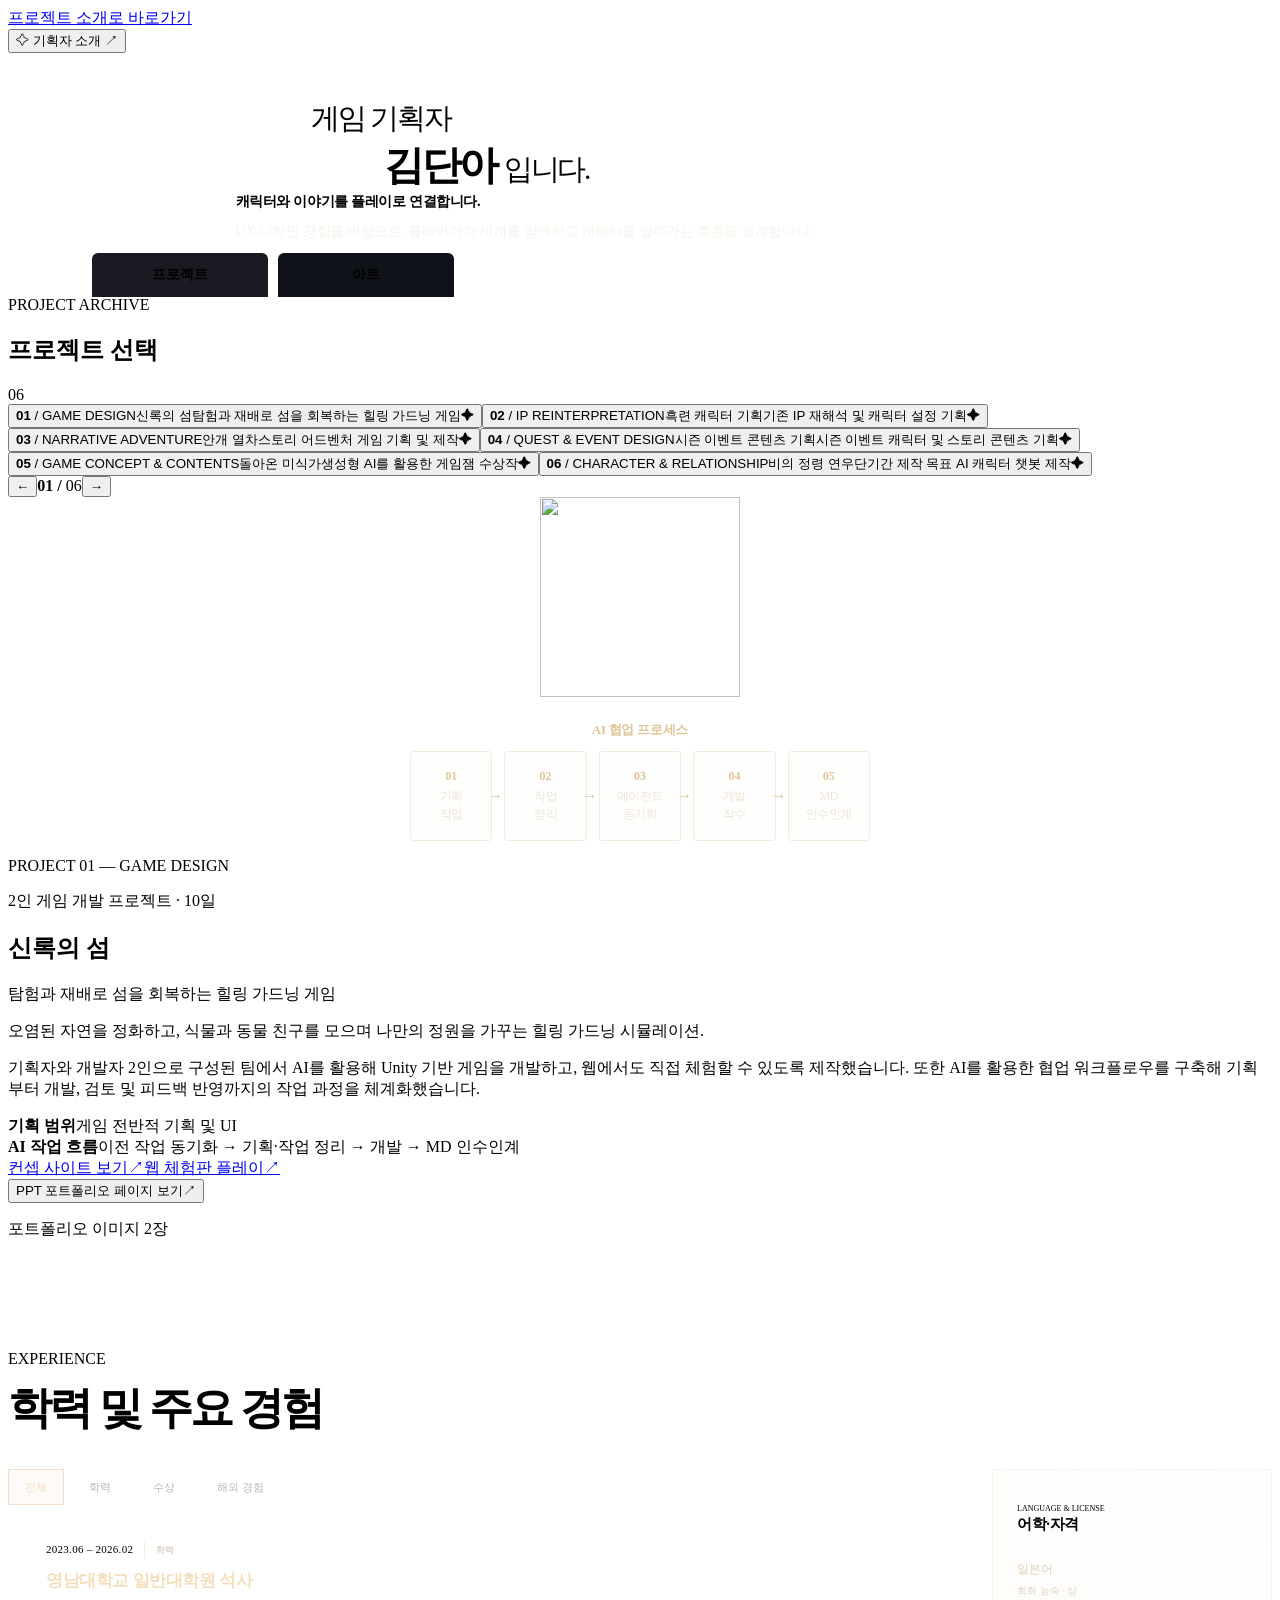
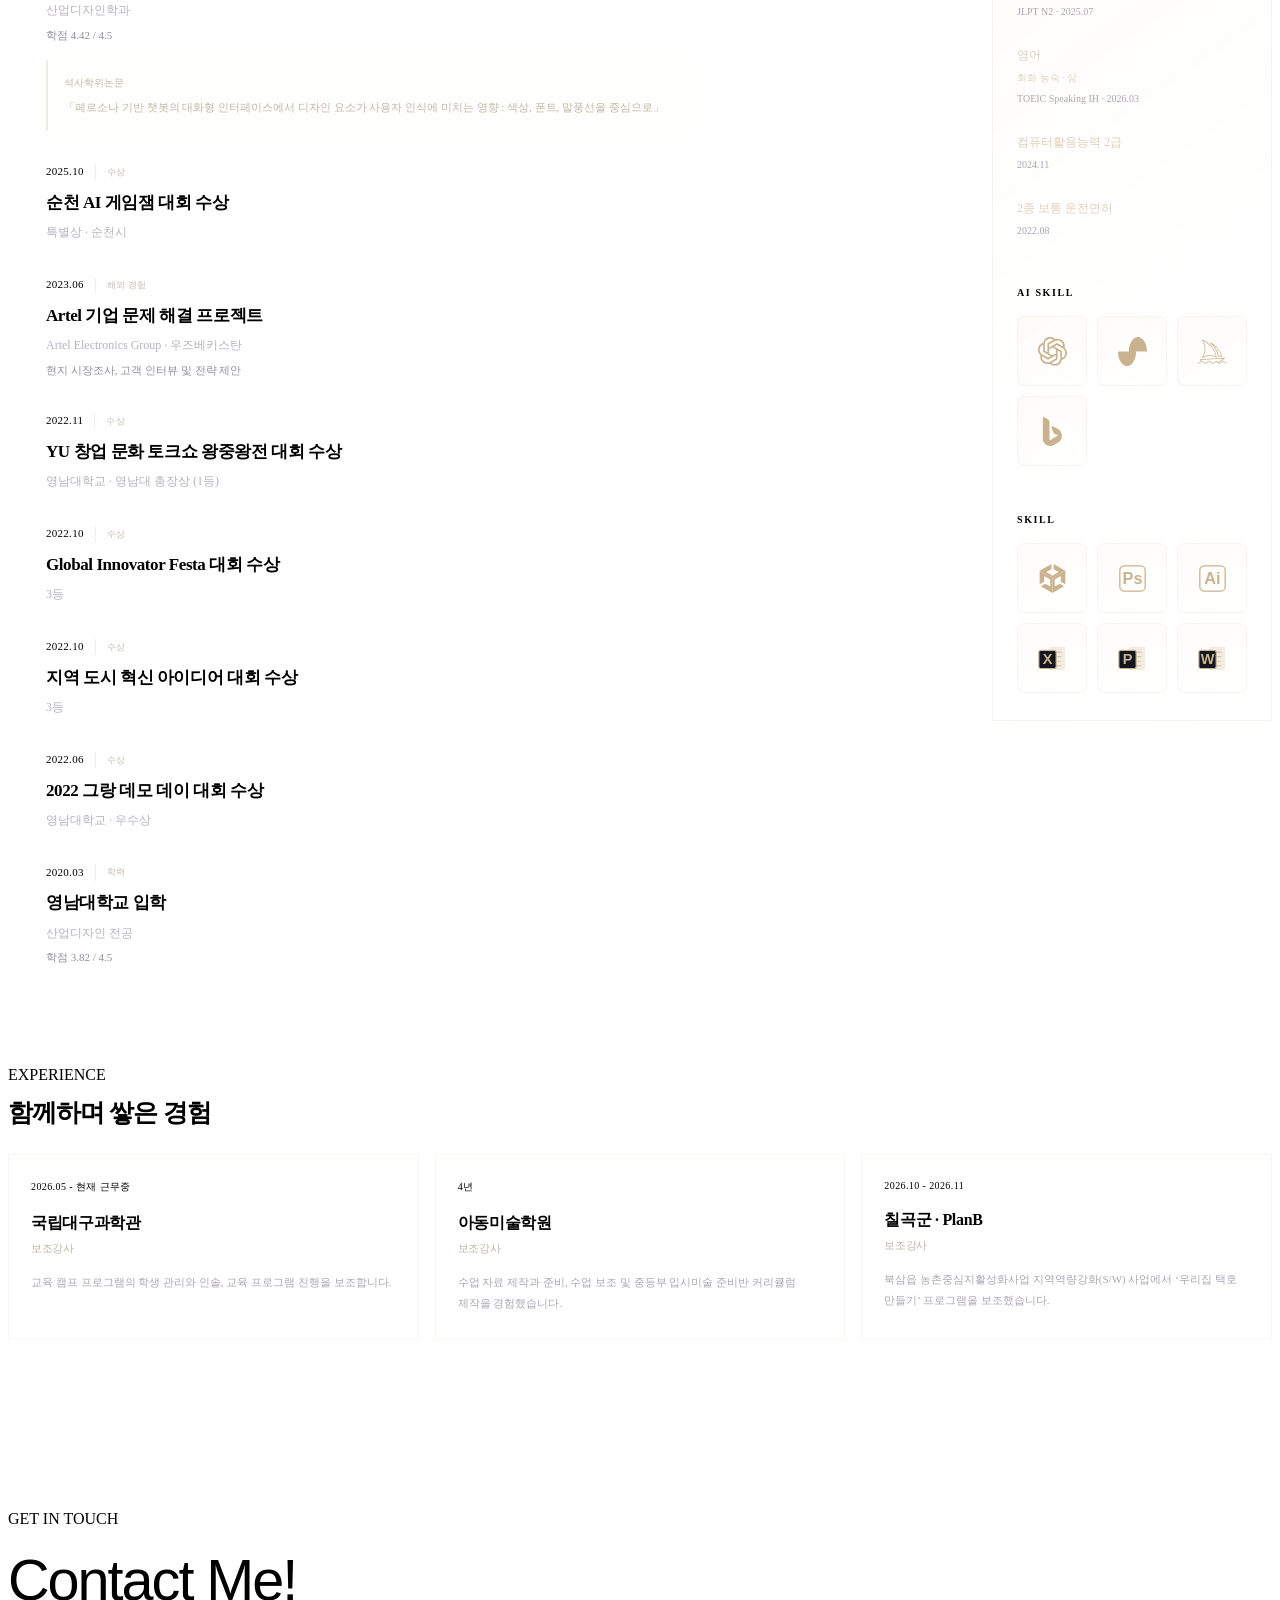
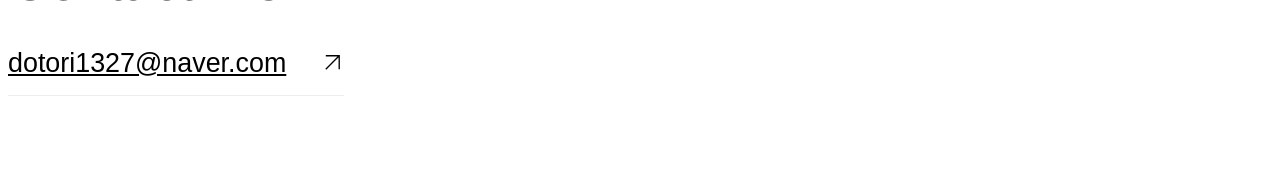
==== commit ed494d65: "단아 통합 초안의 협업 도식을 가로 화살표 흐름으로 변경" ====
--- a/dana-integration-draft/index.html
+++ b/dana-integration-draft/index.html
@@ -571,7 +571,7 @@
   .portfolio-art-grid { grid-template-columns: repeat(2, minmax(0, 1fr)); gap: 10px; }
 }
   </style>
-<style>.hero-art.leaf-diagram-only{height:auto!important;min-height:0!important;display:flex;flex-direction:column;align-items:center;justify-content:center;gap:10px;align-self:center}.leaf-diagram-only:before,.leaf-diagram-only .art-orbit,.leaf-diagram-only .art-spark,.leaf-diagram-only .project-roman{display:none}.leaf-diagram-only .hero-character.companion{position:relative!important;inset:auto!important;transform:none!important;width:150px!important;height:150px!important;max-height:none!important;max-width:100%!important;object-fit:contain}.leaf-mini-diagram{margin:0;width:100%;max-width:330px;pointer-events:none}.leaf-mini-diagram svg{display:block;width:100%;height:auto;overflow:visible;font-family:inherit}@media(min-width:1650px){.leaf-mini-diagram{max-width:390px}.leaf-diagram-only .hero-character.companion{width:180px!important;height:180px!important}}@media(max-width:1100px) and (min-width:781px){.leaf-mini-diagram{width:125%;max-width:300px}.leaf-diagram-only .hero-character.companion{width:120px!important;height:120px!important}}@media(max-width:780px){.hero-art.leaf-diagram-only{height:auto!important;padding:15px 0 0}.leaf-mini-diagram{width:100%;max-width:320px}.leaf-diagram-only .hero-character.companion{width:130px!important;height:130px!important}}</style></head>
+<style>.hero-art.leaf-diagram-only{height:auto!important;min-height:0!important;display:flex;flex-direction:column;align-items:center;justify-content:center;gap:10px;align-self:center}.leaf-diagram-only:before,.leaf-diagram-only .art-orbit,.leaf-diagram-only .art-spark,.leaf-diagram-only .project-roman{display:none}.leaf-diagram-only .hero-character.companion{position:relative!important;inset:auto!important;transform:none!important;width:150px!important;height:150px!important;max-height:none!important;max-width:100%!important;object-fit:contain}.leaf-mini-diagram{margin:0;width:100%;max-width:330px;pointer-events:none}.leaf-mini-diagram svg{display:block;width:100%;height:auto;overflow:visible;font-family:inherit}@media(min-width:1650px){.leaf-mini-diagram{max-width:390px}.leaf-diagram-only .hero-character.companion{width:180px!important;height:180px!important}}@media(max-width:1100px) and (min-width:781px){.leaf-mini-diagram{width:125%;max-width:300px}.leaf-diagram-only .hero-character.companion{width:120px!important;height:120px!important}}@media(max-width:780px){.hero-art.leaf-diagram-only{height:auto!important;padding:15px 0 0}.leaf-mini-diagram{width:100%;max-width:320px}.leaf-diagram-only .hero-character.companion{width:130px!important;height:130px!important}}</style><style>.leaf-horizontal-flow{margin:6px 0 0;width:100%;max-width:460px;color:#eee5d8}.leaf-horizontal-flow figcaption{text-align:center;font-size:13px;color:#dfc59a;font-weight:600;margin-bottom:12px;letter-spacing:-.02em}.leaf-horizontal-flow ol{list-style:none;padding:0;margin:0;display:grid;grid-template-columns:repeat(5,minmax(0,1fr));gap:12px}.leaf-horizontal-flow li{position:relative;min-height:72px;border:1px solid #dfc59a55;background:#dfc59a07;border-radius:4px;display:flex;flex-direction:column;align-items:center;justify-content:center;gap:5px;padding:8px 2px;text-align:center}.leaf-horizontal-flow li:not(:last-child):after{content:"→";position:absolute;right:-12px;top:50%;transform:translateY(-50%);font-size:16px;color:#dfc59a}.leaf-horizontal-flow li>span{font-size:12px;font-weight:700;color:#dfc59a;line-height:1.2}.leaf-horizontal-flow strong{font-size:12px;line-height:1.45;letter-spacing:-.04em;font-weight:500;word-break:keep-all}.hero-art.leaf-diagram-only{gap:18px}.leaf-diagram-only .hero-character.companion{width:200px!important;height:200px!important}@media(min-width:1650px){.leaf-horizontal-flow strong{font-size:14px}.leaf-horizontal-flow li{min-height:82px}.leaf-diagram-only .hero-character.companion{width:250px!important;height:250px!important}}@media(min-width:781px) and (max-width:1100px){.leaf-horizontal-flow ol{gap:8px}.leaf-horizontal-flow strong{font-size:10px}.leaf-horizontal-flow li{min-height:63px}.leaf-horizontal-flow li:not(:last-child):after{right:-9px;font-size:13px}.leaf-diagram-only .hero-character.companion{width:160px!important;height:160px!important}}@media(max-width:780px){.leaf-horizontal-flow{max-width:390px}.leaf-diagram-only .hero-character.companion{width:160px!important;height:160px!important}.hero-art.leaf-diagram-only{padding-bottom:10px;gap:12px}.leaf-horizontal-flow strong{font-size:12px}}</style></head>
 <body>
   <div class="portfolio-greeting" aria-hidden="true"><p><span class="greeting-role">게임 기획자</span><strong>김단아</strong>입니다.</p></div>
   <a class="skip" href="#project-title">프로젝트 소개로 바로가기</a>
@@ -999,7 +999,7 @@
   const stageBackground=document.querySelector('#stage-background');
   stageBackground.dataset.project=p.id;
   stageBackground.style.backgroundImage=p.character===p.background?'none':`url("https://dotoridesuyo.github.io/dana-game-portfolio/assets/${p.background}")`;
-  display.innerHTML=`<div class="hero-art ${p.id==='leaf'?'leaf-diagram-only':''}" ${p.id==='leaf'?'':'aria-hidden="true"'}><span class="project-roman">${p.roman}</span><div class="art-orbit"></div><span class="art-spark">✧</span>${p.character?`<img class="hero-character ${p.characterClass||''}" src="https://dotoridesuyo.github.io/dana-game-portfolio/assets/${p.character}" alt="">${p.id==='halloween'?`<img class="small-ghost" src="https://dotoridesuyo.github.io/dana-game-portfolio/assets/portfolio-20261027/baby-ghost.webp" alt="">`:''}`:''}${p.id==='leaf'?"<figure class=\"leaf-mini-diagram\" role=\"img\" aria-label=\"AI 협업 프로세스: 기획 작업, 작업 정리, 에이전트 동기화, 개발 착수, MD 인수인계의 순환\"><svg viewBox=\"0 0 500 460\" xmlns=\"http://www.w3.org/2000/svg\"><defs><marker id=\"dana-mini-arrow\" markerWidth=\"8\" markerHeight=\"8\" refX=\"6\" refY=\"3\" orient=\"auto\"><path d=\"M0 0 6 3 0 6Z\" fill=\"#dfc59a\"/></marker></defs><circle cx=\"250\" cy=\"230\" r=\"92\" fill=\"none\" stroke=\"#dfc59a\" stroke-opacity=\".25\"/><path d=\"M278 62 A170 170 0 0 1 400 150\" transform=\"rotate(0 250 230)\" fill=\"none\" stroke=\"#dfc59a\" stroke-opacity=\".75\" stroke-width=\"3\" marker-end=\"url(#dana-mini-arrow)\"/><path d=\"M278 62 A170 170 0 0 1 400 150\" transform=\"rotate(72 250 230)\" fill=\"none\" stroke=\"#dfc59a\" stroke-opacity=\".75\" stroke-width=\"3\" marker-end=\"url(#dana-mini-arrow)\"/><path d=\"M278 62 A170 170 0 0 1 400 150\" transform=\"rotate(144 250 230)\" fill=\"none\" stroke=\"#dfc59a\" stroke-opacity=\".75\" stroke-width=\"3\" marker-end=\"url(#dana-mini-arrow)\"/><path d=\"M278 62 A170 170 0 0 1 400 150\" transform=\"rotate(216 250 230)\" fill=\"none\" stroke=\"#dfc59a\" stroke-opacity=\".75\" stroke-width=\"3\" marker-end=\"url(#dana-mini-arrow)\"/><path d=\"M278 62 A170 170 0 0 1 400 150\" transform=\"rotate(288 250 230)\" fill=\"none\" stroke=\"#dfc59a\" stroke-opacity=\".75\" stroke-width=\"3\" marker-end=\"url(#dana-mini-arrow)\"/><text x=\"250\" y=\"222\" text-anchor=\"middle\" fill=\"#efe2ce\" font-size=\"25\" font-weight=\"700\">AI 협업</text><text x=\"250\" y=\"256\" text-anchor=\"middle\" fill=\"#efe2ce\" font-size=\"25\" font-weight=\"700\">프로세스</text><g transform=\"translate(195 15)\"><rect width=\"130\" height=\"67\" rx=\"5\" fill=\"#1b1b25\" stroke=\"#dfc59a\" stroke-opacity=\".65\"/><text x=\"65\" y=\"25\" text-anchor=\"middle\" fill=\"#dfc59a\" font-size=\"20\" font-weight=\"700\">01</text><text x=\"65\" y=\"49\" text-anchor=\"middle\" fill=\"#eee5d8\" font-size=\"18\" font-weight=\"600\">기획 작업</text></g><g transform=\"translate(365 160)\"><rect width=\"130\" height=\"67\" rx=\"5\" fill=\"#1b1b25\" stroke=\"#dfc59a\" stroke-opacity=\".65\"/><text x=\"65\" y=\"25\" text-anchor=\"middle\" fill=\"#dfc59a\" font-size=\"20\" font-weight=\"700\">02</text><text x=\"65\" y=\"49\" text-anchor=\"middle\" fill=\"#eee5d8\" font-size=\"18\" font-weight=\"600\">작업 정리</text></g><g transform=\"translate(305 365)\"><rect width=\"130\" height=\"67\" rx=\"5\" fill=\"#1b1b25\" stroke=\"#dfc59a\" stroke-opacity=\".65\"/><text x=\"65\" y=\"25\" text-anchor=\"middle\" fill=\"#dfc59a\" font-size=\"20\" font-weight=\"700\">03</text><text x=\"65\" y=\"49\" text-anchor=\"middle\" fill=\"#eee5d8\" font-size=\"15\" font-weight=\"600\">에이전트 동기화</text></g><g transform=\"translate(75 365)\"><rect width=\"130\" height=\"67\" rx=\"5\" fill=\"#1b1b25\" stroke=\"#dfc59a\" stroke-opacity=\".65\"/><text x=\"65\" y=\"25\" text-anchor=\"middle\" fill=\"#dfc59a\" font-size=\"20\" font-weight=\"700\">04</text><text x=\"65\" y=\"49\" text-anchor=\"middle\" fill=\"#eee5d8\" font-size=\"18\" font-weight=\"600\">개발 착수</text></g><g transform=\"translate(5 160)\"><rect width=\"130\" height=\"67\" rx=\"5\" fill=\"#1b1b25\" stroke=\"#dfc59a\" stroke-opacity=\".65\"/><text x=\"65\" y=\"25\" text-anchor=\"middle\" fill=\"#dfc59a\" font-size=\"20\" font-weight=\"700\">05</text><text x=\"65\" y=\"49\" text-anchor=\"middle\" fill=\"#eee5d8\" font-size=\"18\" font-weight=\"600\">MD 인수인계</text></g></svg></figure>":''}</div><div class="project-info"><p class="project-type">PROJECT ${number(selected)} — ${escapeHTML(p.type)}</p><div class="project-source">${escapeHTML(p.source)}</div><h2 id="project-title" tabindex="-1">${escapeHTML(p.title).replace(/\n/g,'<br>')}</h2><p class="project-subtitle">${escapeHTML(p.subtitle)}</p><p class="project-hook">${escapeHTML(p.hook).replace(/\n/g,'<br>')}</p><p class="project-description">${escapeHTML(p.description)}</p><div class="info-row"><strong>기획 범위</strong><span>${escapeHTML(p.scope)}</span></div><div class="info-row"><strong>${escapeHTML(p.structureLabel ?? "설계 흐름")}</strong><span>${escapeHTML(p.structure)}</span></div><div class="project-tags">${p.tags.map(t=>`<span>${escapeHTML(t)}</span>`).join('')}</div><div class="project-actions"><div class="resource-links" aria-label="프로젝트 관련 링크">${p.links.map(link=>link.url?`<a class="resource-link" href="${escapeHTML(link.url)}" target="_blank" rel="noopener noreferrer" aria-label="${escapeHTML(link.label)} (새 탭)"><span>${escapeHTML(link.label)}</span><span aria-hidden="true">↗</span></a>`:`<button class="resource-link" disabled><span>${escapeHTML(link.label)}</span><span class="resource-pending">준비 중</span></button>`).join('')}</div><button class="detail-button" id="open-detail"><span>PPT 포트폴리오 페이지 보기</span><span aria-hidden="true">↗</span></button></div><p class="preview-note">포트폴리오 이미지 ${p.pages.length}장</p></div>`;
+  display.innerHTML=`<div class="hero-art ${p.id==='leaf'?'leaf-diagram-only':''}" ${p.id==='leaf'?'':'aria-hidden="true"'}><span class="project-roman">${p.roman}</span><div class="art-orbit"></div><span class="art-spark">✧</span>${p.character?`<img class="hero-character ${p.characterClass||''}" src="https://dotoridesuyo.github.io/dana-game-portfolio/assets/${p.character}" alt="">${p.id==='halloween'?`<img class="small-ghost" src="https://dotoridesuyo.github.io/dana-game-portfolio/assets/portfolio-20261027/baby-ghost.webp" alt="">`:''}`:''}${p.id==='leaf'?"<figure class=\"leaf-horizontal-flow\" role=\"img\" aria-label=\"AI 협업 프로세스: 기획 작업, 작업 정리, 에이전트 동기화, 개발 착수, MD 인수인계\"><figcaption>AI 협업 프로세스</figcaption><ol><li><span>01</span><strong>기획<br>작업</strong></li><li><span>02</span><strong>작업<br>정리</strong></li><li><span>03</span><strong>에이전트<br>동기화</strong></li><li><span>04</span><strong>개발<br>착수</strong></li><li><span>05</span><strong>MD<br>인수인계</strong></li></ol></figure>":''}</div><div class="project-info"><p class="project-type">PROJECT ${number(selected)} — ${escapeHTML(p.type)}</p><div class="project-source">${escapeHTML(p.source)}</div><h2 id="project-title" tabindex="-1">${escapeHTML(p.title).replace(/\n/g,'<br>')}</h2><p class="project-subtitle">${escapeHTML(p.subtitle)}</p><p class="project-hook">${escapeHTML(p.hook).replace(/\n/g,'<br>')}</p><p class="project-description">${escapeHTML(p.description)}</p><div class="info-row"><strong>기획 범위</strong><span>${escapeHTML(p.scope)}</span></div><div class="info-row"><strong>${escapeHTML(p.structureLabel ?? "설계 흐름")}</strong><span>${escapeHTML(p.structure)}</span></div><div class="project-tags">${p.tags.map(t=>`<span>${escapeHTML(t)}</span>`).join('')}</div><div class="project-actions"><div class="resource-links" aria-label="프로젝트 관련 링크">${p.links.map(link=>link.url?`<a class="resource-link" href="${escapeHTML(link.url)}" target="_blank" rel="noopener noreferrer" aria-label="${escapeHTML(link.label)} (새 탭)"><span>${escapeHTML(link.label)}</span><span aria-hidden="true">↗</span></a>`:`<button class="resource-link" disabled><span>${escapeHTML(link.label)}</span><span class="resource-pending">준비 중</span></button>`).join('')}</div><button class="detail-button" id="open-detail"><span>PPT 포트폴리오 페이지 보기</span><span aria-hidden="true">↗</span></button></div><p class="preview-note">포트폴리오 이미지 ${p.pages.length}장</p></div>`;
   document.querySelector('#open-detail').addEventListener('click',openDetail);
   document.title=`${p.shortTitle} · 게임 기획자 김단아`;
   window.PortfolioLayout?.refresh();
